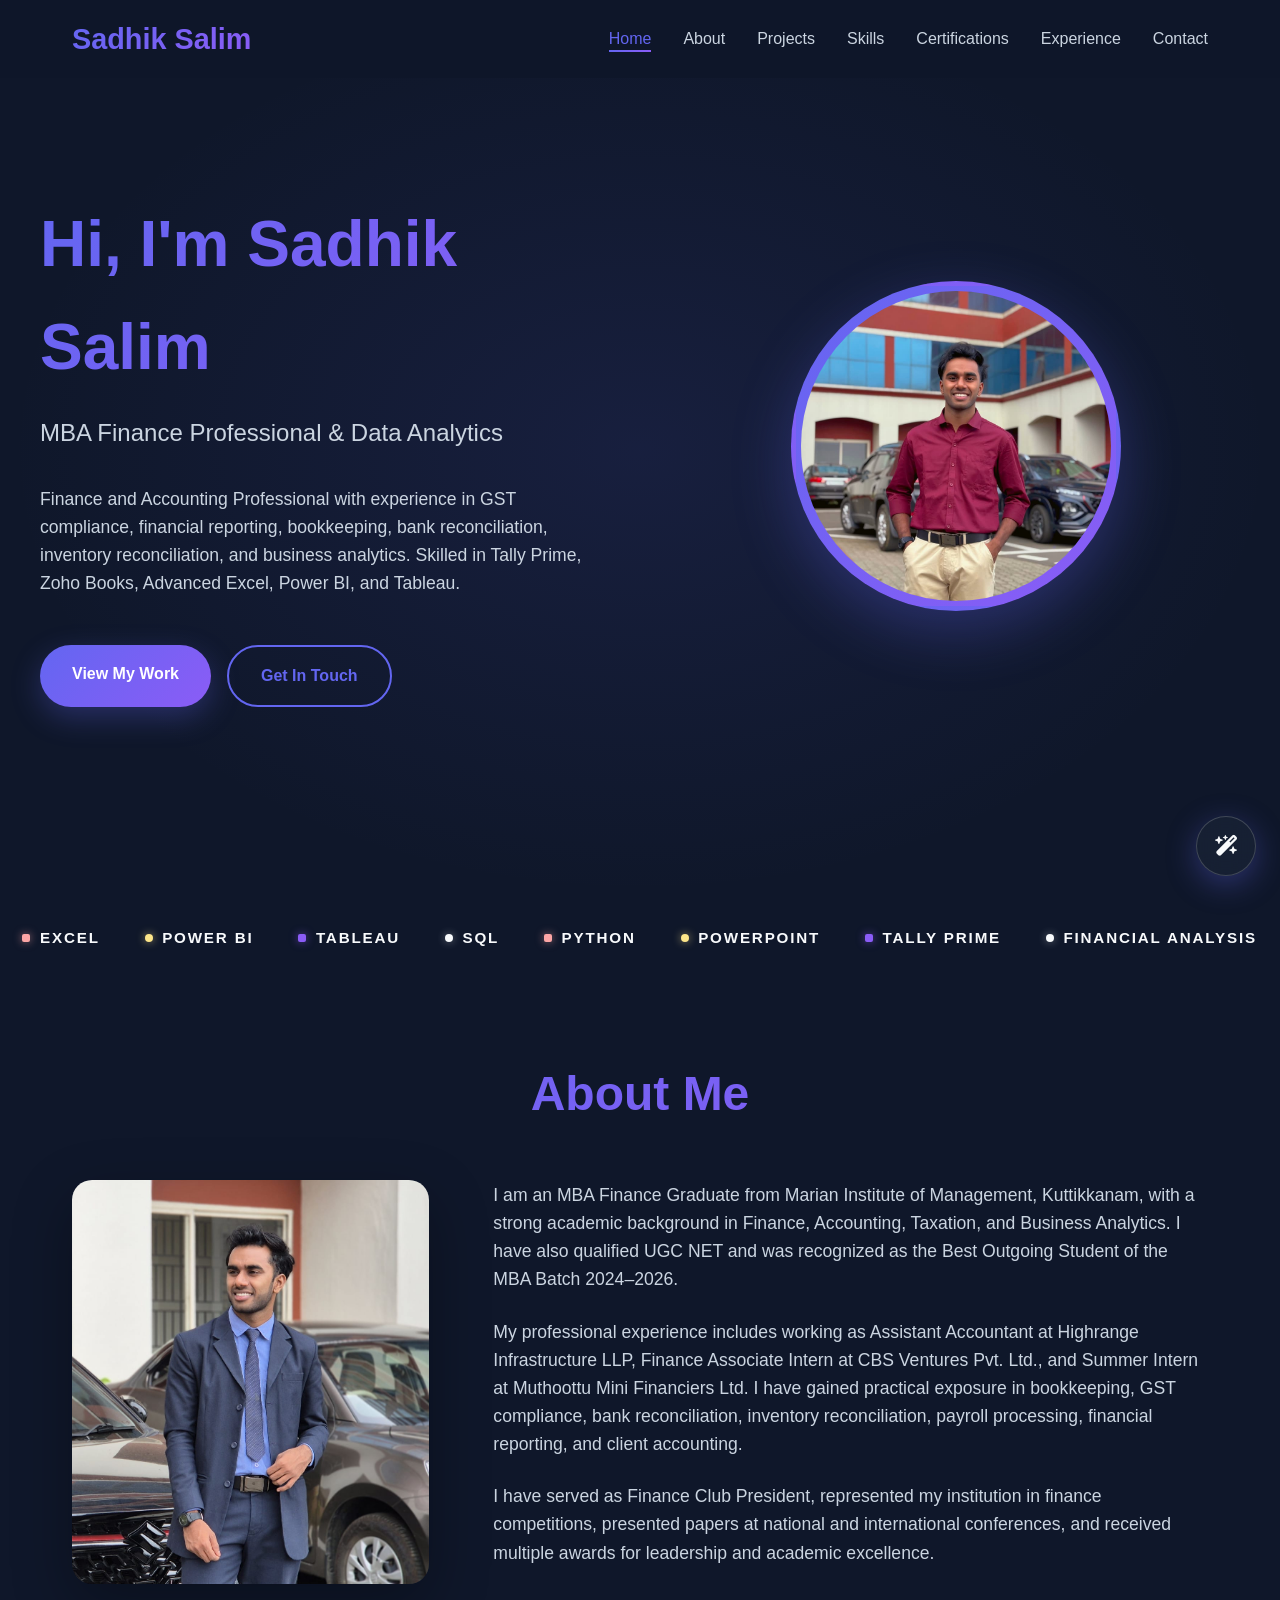
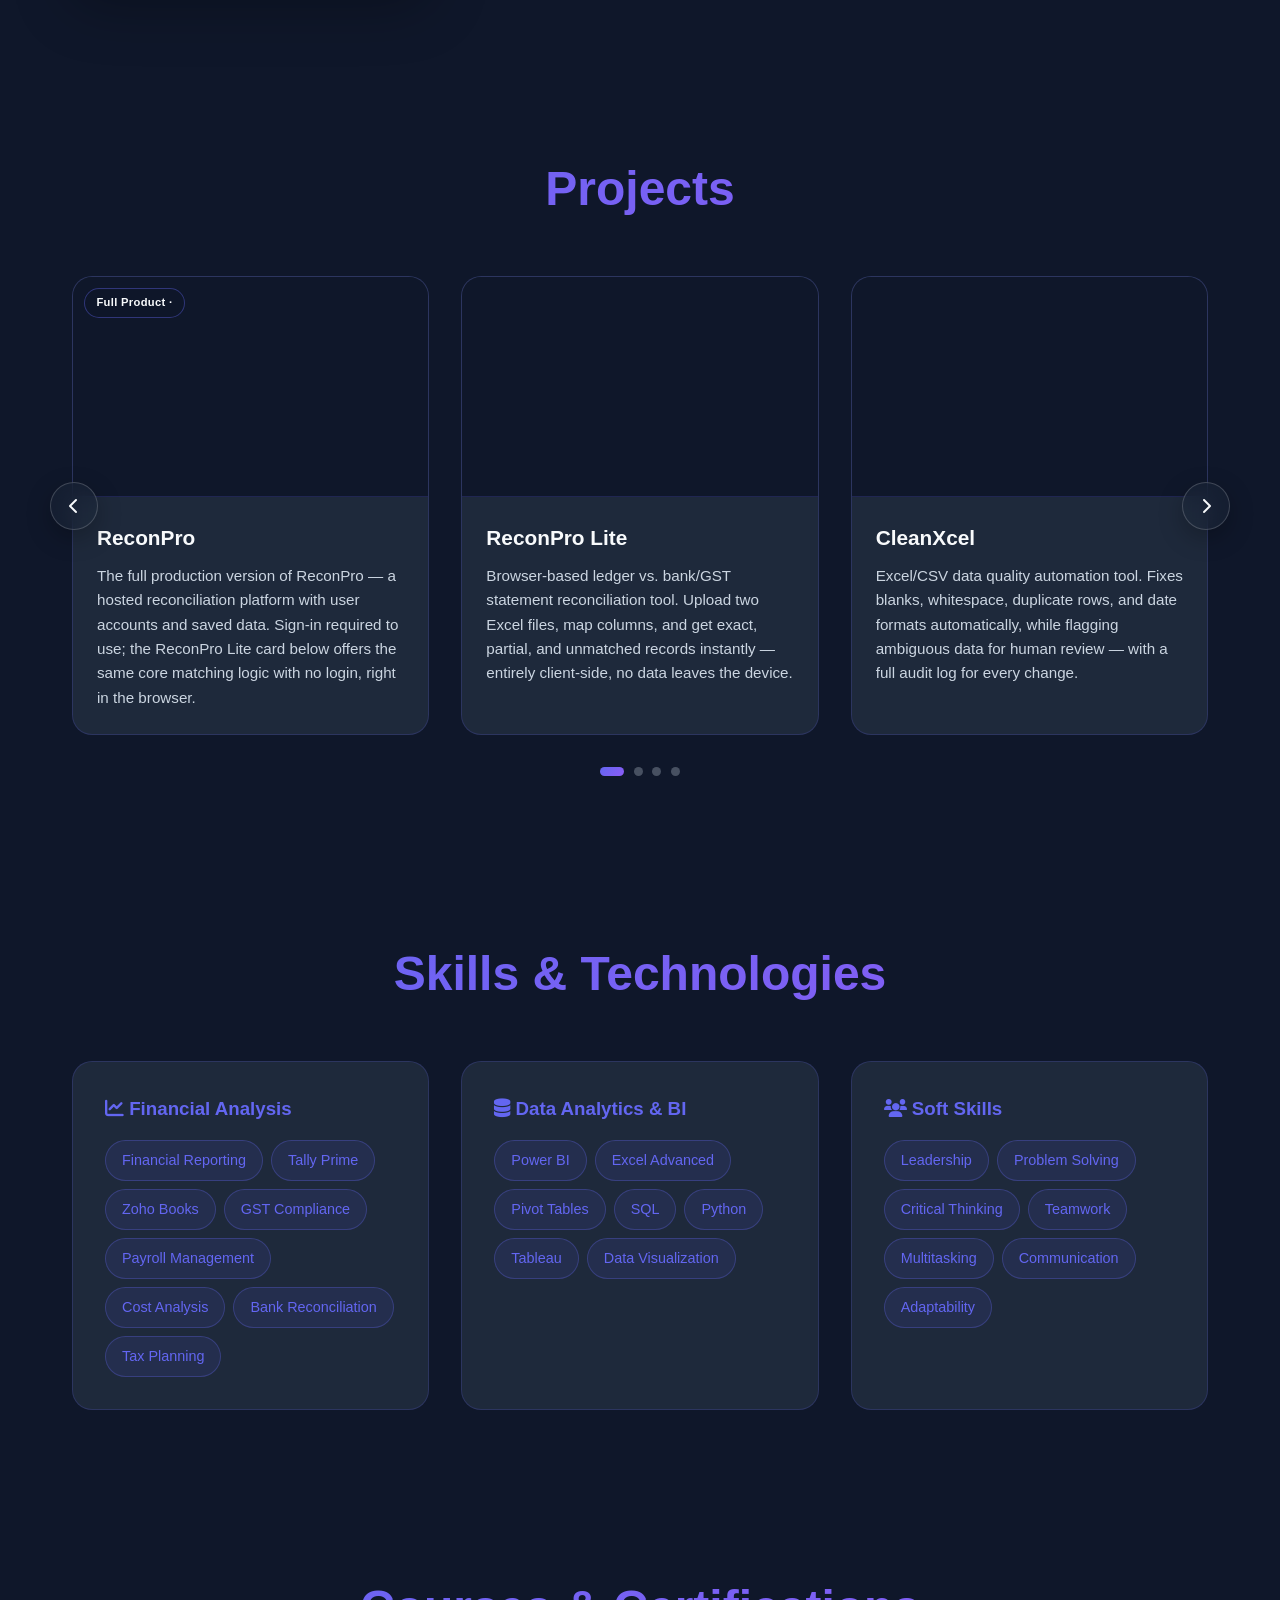
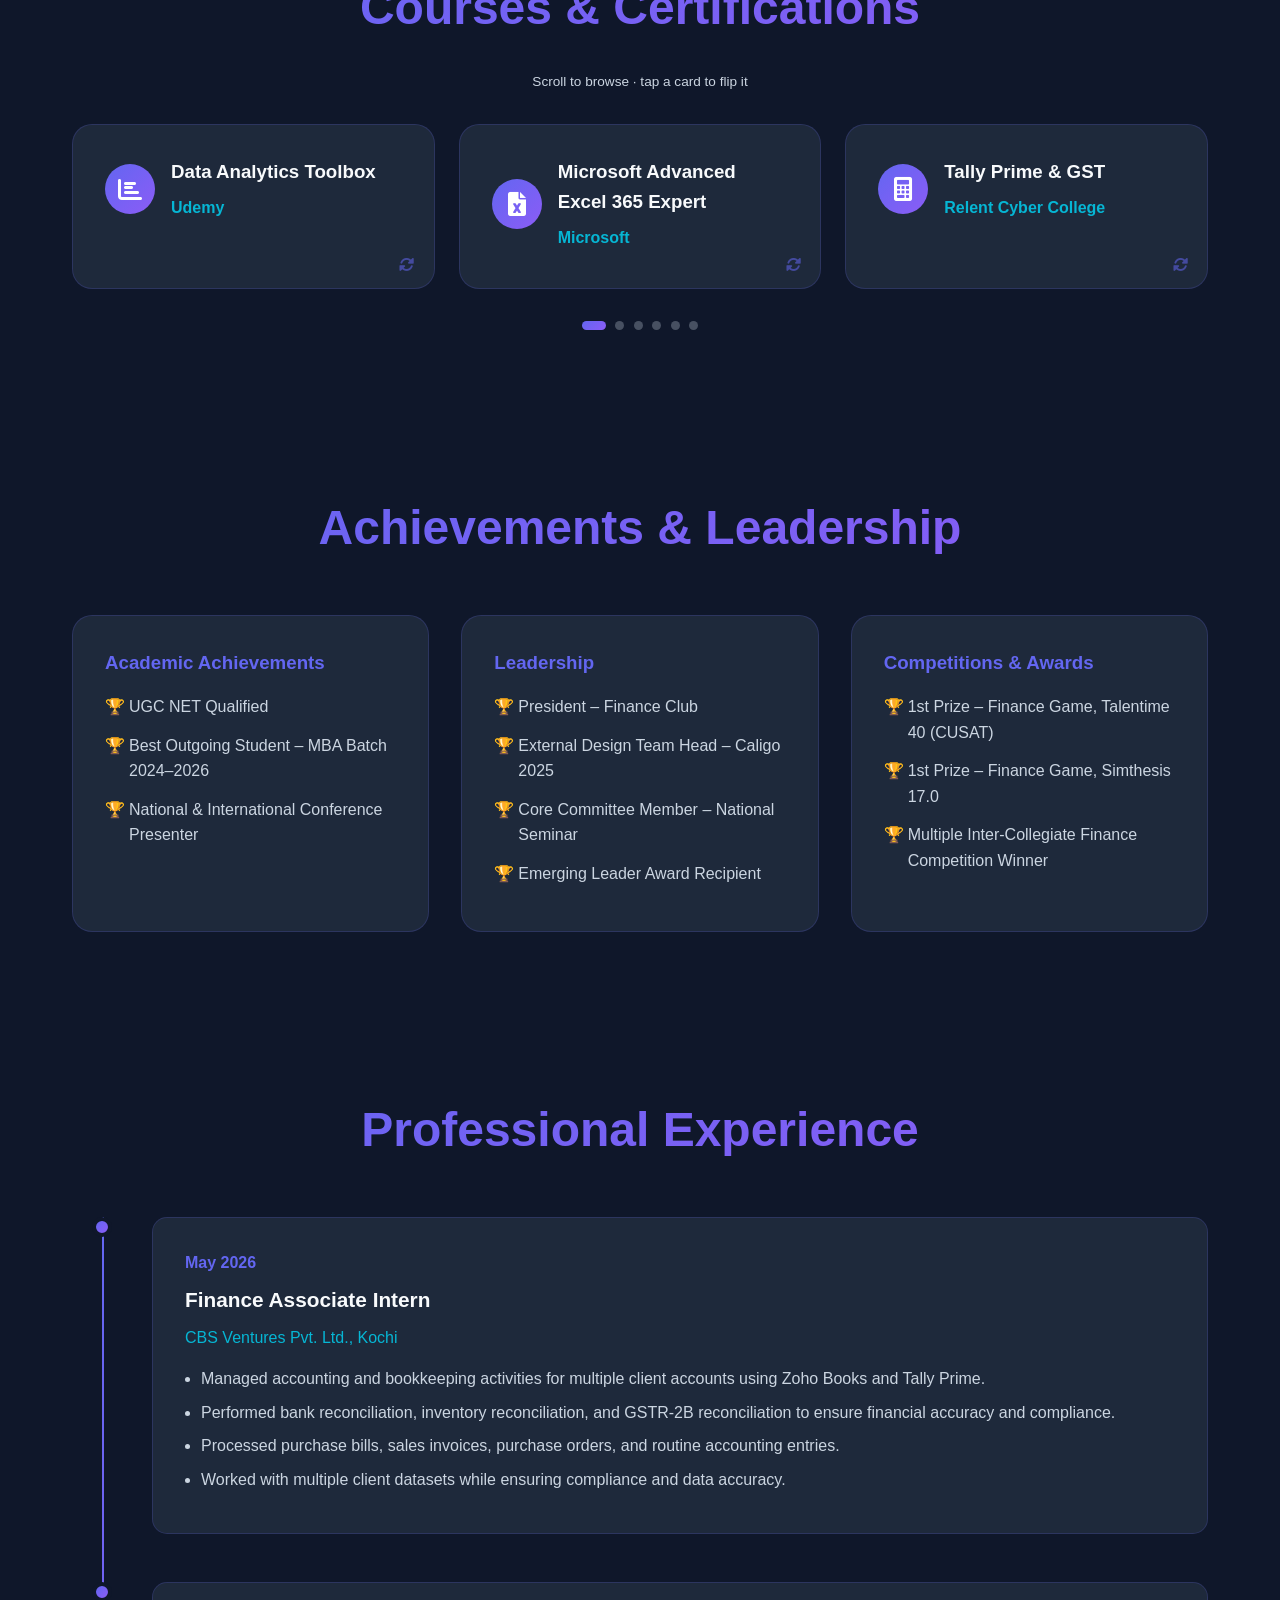
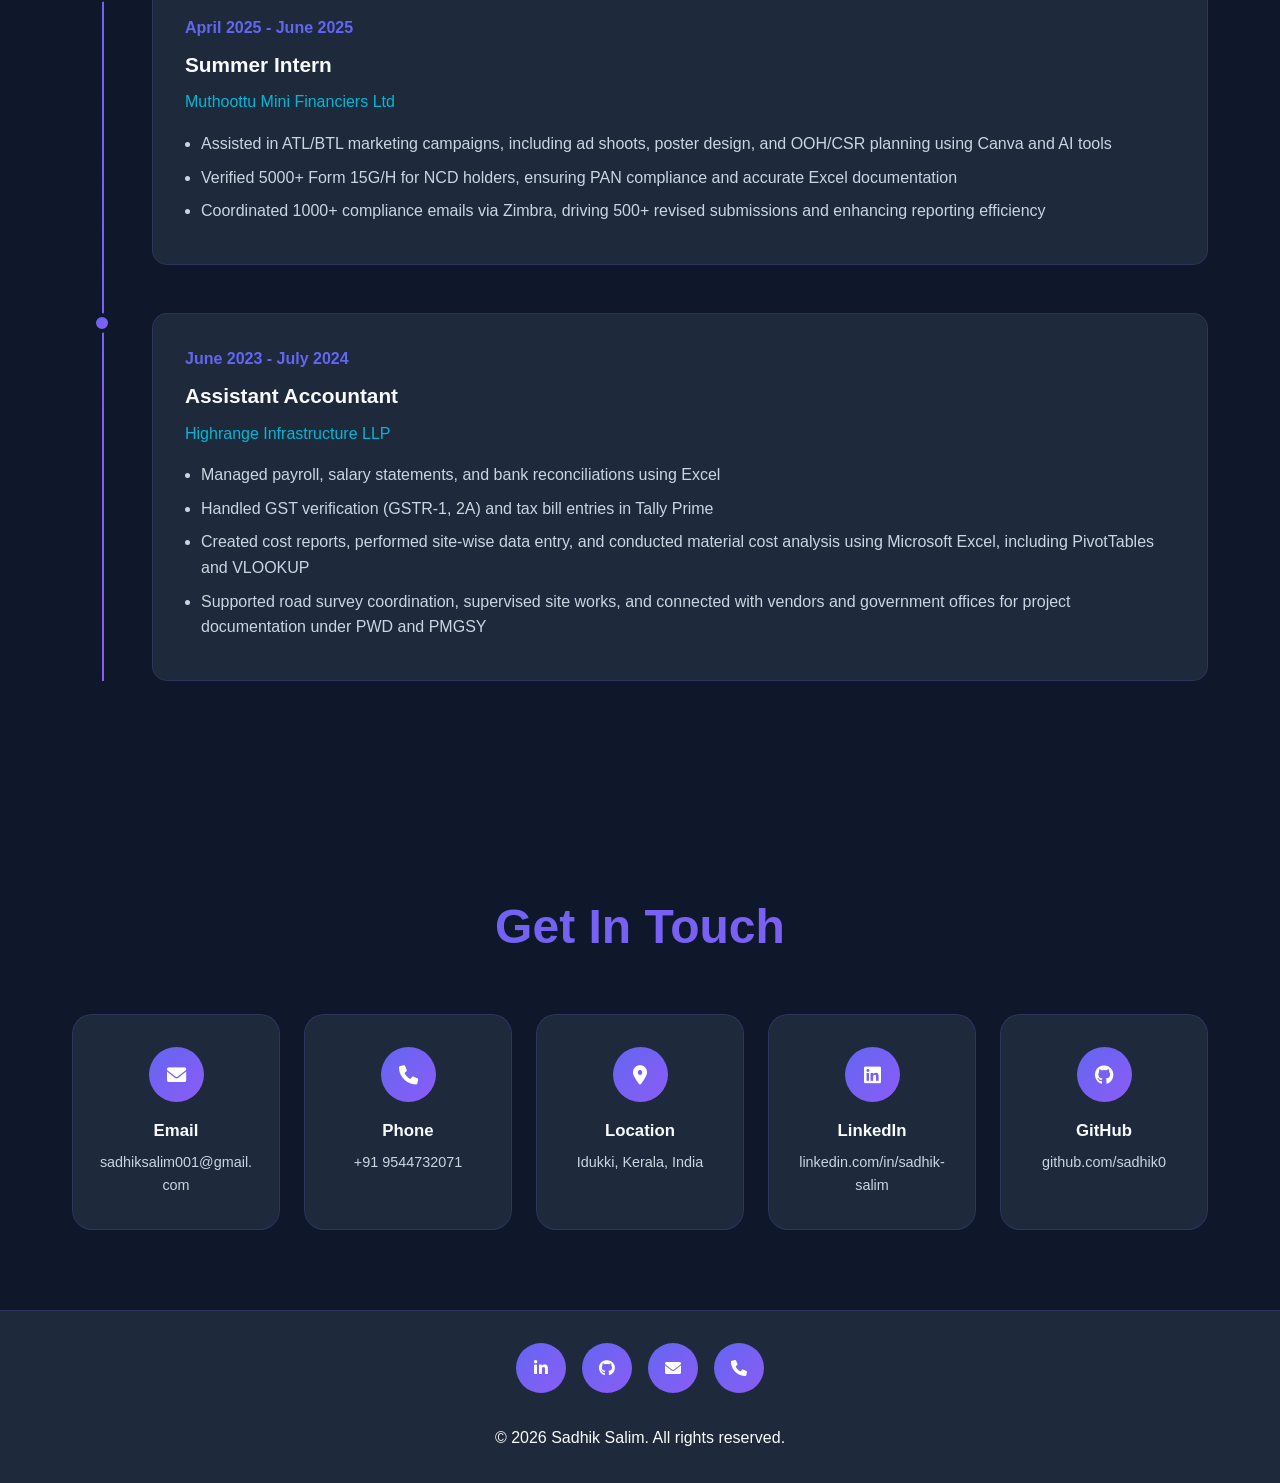
==== index.html @ 9dc9e132 "Update index.html" ====
<!DOCTYPE html>
<html lang="en">
<head>
    <meta charset="UTF-8">
    <meta name="viewport" content="width=device-width, initial-scale=1.0">
    <link rel="icon" type="image/png" href="./favicon.png">
    <title>Sadhik Salim - Portfolio</title>
    <link href="https://cdnjs.cloudflare.com/ajax/libs/font-awesome/6.0.0/css/all.min.css" rel="stylesheet">
    <link rel="stylesheet" href="style.css">
</head>
<body>
    <!-- Navigation -->
       <nav class="navbar">
        <div class="nav-container">
            <div class="logo">Sadhik Salim</div>
            <ul class="nav-links" id="nav-links">
                <li><a href="#home" class="active">Home</a></li>
                <li><a href="#about">About</a></li>
                <li><a href="#projects">Projects</a></li>
                <li><a href="#skills">Skills</a></li>
                <li><a href="#certifications">Certifications</a></li>
                <li><a href="#experience">Experience</a></li>
                <li><a href="#contact">Contact</a></li>
            </ul>
            <button class="nav-toggle" id="nav-toggle" aria-label="Open menu" aria-expanded="false" aria-controls="nav-links">
                <span></span>
                <span></span>
                <span></span>
            </button>
        </div>
    </nav>

    <!-- Hero Section -->
    <section id="home" class="hero">
        <div class="hero-container">
            <div class="hero-content">
                <h1>Hi, I'm Sadhik Salim</h1>
                <p class="subtitle">MBA Finance Professional & Data Analytics</p>
                <p>Finance and Accounting Professional with experience in GST compliance, financial reporting, bookkeeping, bank reconciliation, inventory reconciliation, and business analytics. Skilled in Tally Prime, Zoho Books, Advanced Excel, Power BI, and Tableau.</p>
                <div class="hero-buttons">
                    <a href="#experience" class="btn btn-primary">View My Work</a>
                    <a href="#contact" class="btn btn-outline">Get In Touch</a>
                </div>
            </div>
            <div class="hero-image">
                <img src="sadhik-profile.jpg.jpeg" alt="Sadhik Salim Profile" class="profile-img">
            </div>
        </div>
    </section>

    <!-- Tools & Expertise Marquee -->
    <div class="marquee-section fade-in">
        <div class="marquee-track">
            <div class="marquee-content">
                <span class="marquee-item"><span class="marquee-marker marker-square accent-1"></span>EXCEL</span>
                <span class="marquee-item"><span class="marquee-marker marker-dot accent-2"></span>POWER BI</span>
                <span class="marquee-item"><span class="marquee-marker marker-square accent-3"></span>TABLEAU</span>
                <span class="marquee-item"><span class="marquee-marker marker-dot accent-4"></span>SQL</span>
                <span class="marquee-item"><span class="marquee-marker marker-square accent-1"></span>PYTHON</span>
                <span class="marquee-item"><span class="marquee-marker marker-dot accent-2"></span>POWERPOINT</span>
                <span class="marquee-item"><span class="marquee-marker marker-square accent-3"></span>TALLY PRIME</span>
                <span class="marquee-item"><span class="marquee-marker marker-dot accent-4"></span>FINANCIAL ANALYSIS</span>
                <span class="marquee-item"><span class="marquee-marker marker-square accent-1"></span>DATA ANALYTICS</span>
                <span class="marquee-item"><span class="marquee-marker marker-dot accent-2"></span>FINANCIAL REPORTING</span>
            </div>
            <div class="marquee-content" aria-hidden="true">
                <span class="marquee-item"><span class="marquee-marker marker-square accent-1"></span>EXCEL</span>
                <span class="marquee-item"><span class="marquee-marker marker-dot accent-2"></span>POWER BI</span>
                <span class="marquee-item"><span class="marquee-marker marker-square accent-3"></span>TABLEAU</span>
                <span class="marquee-item"><span class="marquee-marker marker-dot accent-4"></span>SQL</span>
                <span class="marquee-item"><span class="marquee-marker marker-square accent-1"></span>PYTHON</span>
                <span class="marquee-item"><span class="marquee-marker marker-dot accent-2"></span>POWERPOINT</span>
                <span class="marquee-item"><span class="marquee-marker marker-square accent-3"></span>TALLY PRIME</span>
                <span class="marquee-item"><span class="marquee-marker marker-dot accent-4"></span>FINANCIAL ANALYSIS</span>
                <span class="marquee-item"><span class="marquee-marker marker-square accent-1"></span>DATA ANALYTICS</span>
                <span class="marquee-item"><span class="marquee-marker marker-dot accent-2"></span>FINANCIAL REPORTING</span>
            </div>
        </div>
    </div>

    <!-- About Section -->
    <section id="about" class="section">
        <h2 class="section-title fade-in">About Me</h2>
        <div class="about-content fade-in">
            <div class="about-image">
                <img src="sadhik-ab0ut.jpeg" alt="Sadhik Salim About" style="width: 100%; border-radius: 20px; box-shadow: 0 20px 60px rgba(0, 0, 0, 0.3);">
            </div>
            <div class="about-text">
                <p>I am an MBA Finance Graduate from Marian Institute of Management, Kuttikkanam, with a strong academic background in Finance, Accounting, Taxation, and Business Analytics. I have also qualified UGC NET and was recognized as the Best Outgoing Student of the MBA Batch 2024–2026.</p>
                <p>My professional experience includes working as Assistant Accountant at Highrange Infrastructure LLP, Finance Associate Intern at CBS Ventures Pvt. Ltd., and Summer Intern at Muthoottu Mini Financiers Ltd. I have gained practical exposure in bookkeeping, GST compliance, bank reconciliation, inventory reconciliation, payroll processing, financial reporting, and client accounting.</p>
                <p>I have served as Finance Club President, represented my institution in finance competitions, presented papers at national and international conferences, and received multiple awards for leadership and academic excellence.</p>
            </div>
        </div>
    </section>

    <!-- Projects Section -->
    <section id="projects" class="section">
        <h2 class="section-title fade-in">Projects</h2>
        <div class="carousel-wrapper fade-in">
            <button class="carousel-arrow carousel-prev" aria-label="Previous project" type="button">
                <i class="fas fa-chevron-left"></i>
            </button>

            <div class="carousel-viewport">
                <div class="carousel-track">

                    <a class="project-card" href="https://reconpro-frontend.vercel.app/" target="_blank" rel="noopener">
                        <div class="project-preview">
                            <span class="project-badge">Full Product &middot; </span>
                            <iframe src="https://reconpro-frontend.vercel.app/" loading="lazy" tabindex="-1" title="ReconPro preview"></iframe>
                            <div class="project-preview-overlay">
                                <span><i class="fas fa-arrow-up-right-from-square"></i> Visit Site</span>
                            </div>
                        </div>
                        <div class="project-info">
                            <h3>ReconPro</h3>
                            <p>The full production version of ReconPro &mdash; a hosted reconciliation platform with user accounts and saved data. Sign-in required to use; the ReconPro Lite card below offers the same core matching logic with no login, right in the browser.</p>
                        </div>
                    </a>

                    <a class="project-card" href="https://sadhik0.github.io/ReconPro-Lite/" target="_blank" rel="noopener">
                        <div class="project-preview">
                            <iframe src="https://sadhik0.github.io/ReconPro-Lite/" loading="lazy" tabindex="-1" title="ReconPro Lite preview"></iframe>
                            <div class="project-preview-overlay">
                                <span><i class="fas fa-arrow-up-right-from-square"></i> Visit Site</span>
                            </div>
                        </div>
                        <div class="project-info">
                            <h3>ReconPro Lite</h3>
                            <p>Browser-based ledger vs. bank/GST statement reconciliation tool. Upload two Excel files, map columns, and get exact, partial, and unmatched records instantly &mdash; entirely client-side, no data leaves the device.</p>
                        </div>
                    </a>

                    <a class="project-card" href="https://sadhik0.github.io/CleanXcel/" target="_blank" rel="noopener">
                        <div class="project-preview">
                            <iframe src="https://sadhik0.github.io/CleanXcel/" loading="lazy" tabindex="-1" title="CleanXcel preview"></iframe>
                            <div class="project-preview-overlay">
                                <span><i class="fas fa-arrow-up-right-from-square"></i> Visit Site</span>
                            </div>
                        </div>
                        <div class="project-info">
                            <h3>CleanXcel</h3>
                            <p>Excel/CSV data quality automation tool. Fixes blanks, whitespace, duplicate rows, and date formats automatically, while flagging ambiguous data for human review &mdash; with a full audit log for every change.</p>
                        </div>
                    </a>

                    <a class="project-card" href="https://sadhik0.github.io/BankLens/" target="_blank" rel="noopener">
                        <div class="project-preview">
                            <iframe src="https://sadhik0.github.io/BankLens/" loading="lazy" tabindex="-1" title="BankLens preview"></iframe>
                            <div class="project-preview-overlay">
                                <span><i class="fas fa-arrow-up-right-from-square"></i> Visit Site</span>
                            </div>
                        </div>
                        <div class="project-info">
                            <h3>BankLens</h3>
                            <p>Bank statement analytics dashboard. Extracts and classifies transactions from PDF, Excel, or CSV statements to surface cash flow trends, top vendors, charges, and data-quality issues for management review.</p>
                        </div>
                    </a>

                    <a class="project-card" href="https://sadhik0.github.io/TaxPilot/#home" target="_blank" rel="noopener">
                        <div class="project-preview">
                            <iframe src="https://sadhik0.github.io/TaxPilot/#home" loading="lazy" tabindex="-1" title="TaxPilot preview"></iframe>
                            <div class="project-preview-overlay">
                                <span><i class="fas fa-arrow-up-right-from-square"></i> Visit Site</span>
                            </div>
                        </div>
                        <div class="project-info">
                            <h3>TaxPilot</h3>
                            <p>Browser-based income tax and GST planning assistant. Walks through tax computation scenarios and liability estimates to help with return preparation and planning &mdash; entirely client-side, no data leaves the device.</p>
                        </div>
                    </a>

                    <a class="project-card" href="https://sadhik0.github.io/FinancialScope/" target="_blank" rel="noopener">
                        <div class="project-preview">
                            <iframe src="https://sadhik0.github.io/FinancialScope/" loading="lazy" tabindex="-1" title="FinancialScope preview"></iframe>
                            <div class="project-preview-overlay">
                                <span><i class="fas fa-arrow-up-right-from-square"></i> Visit Site</span>
                            </div>
                        </div>
                        <div class="project-info">
                            <h3>FinancialScope</h3>
                            <p>Financial statement analysis dashboard. Turns raw financial statements into key ratios and visual summaries to support faster, clearer business and investment decisions.</p>
                        </div>
                    </a>

                </div>
            </div>

            <button class="carousel-arrow carousel-next" aria-label="Next project" type="button">
                <i class="fas fa-chevron-right"></i>
            </button>
        </div>
        <div class="carousel-dots"></div>
    </section>

    <!-- Skills Section -->
    <section id="skills" class="section">
        <h2 class="section-title fade-in">Skills & Technologies</h2>
        <div class="skills-grid fade-in">
            <div class="skill-category">
                <h3><i class="fas fa-chart-line"></i> Financial Analysis</h3>
                <div class="skill-items">
                    <span class="skill-tag">Financial Reporting</span>
                    <span class="skill-tag">Tally Prime</span>
                    <span class="skill-tag">Zoho Books</span>
                    <span class="skill-tag">GST Compliance</span>
                    <span class="skill-tag">Payroll Management</span>
                    <span class="skill-tag">Cost Analysis</span>
                    <span class="skill-tag">Bank Reconciliation</span>
                    <span class="skill-tag">Tax Planning</span>
                </div>
            </div>
            <div class="skill-category">
                <h3><i class="fas fa-database"></i> Data Analytics & BI</h3>
                <div class="skill-items">
                    <span class="skill-tag">Power BI</span>
                    <span class="skill-tag">Excel Advanced</span>
                    <span class="skill-tag">Pivot Tables</span>
                    <span class="skill-tag">SQL</span>
                    <span class="skill-tag">Python</span>
                    <span class="skill-tag">Tableau</span>
                    <span class="skill-tag">Data Visualization</span>
                </div>
            </div>
            <div class="skill-category">
                <h3><i class="fas fa-users"></i> Soft Skills</h3>
                <div class="skill-items">
                    <span class="skill-tag">Leadership</span>
                    <span class="skill-tag">Problem Solving</span>
                    <span class="skill-tag">Critical Thinking</span>
                    <span class="skill-tag">Teamwork</span>
                    <span class="skill-tag">Multitasking</span>
                    <span class="skill-tag">Communication</span>
                    <span class="skill-tag">Adaptability</span>
                </div>
            </div>
        </div>
    </section>

    <!-- Certifications Section -->
    <section id="certifications" class="section">
        <h2 class="section-title fade-in">Courses & Certifications</h2>
        <p class="carousel-hint fade-in">Scroll to browse &middot; tap a card to flip it</p>
        <div class="carousel-wrapper cert-carousel-wrapper fade-in">
            <div class="carousel-viewport">
                <div class="carousel-track">
            <div class="certification-card" tabindex="0">
                <div class="certification-card-inner">
                    <div class="certification-face certification-front">
                        <div class="certification-header">
                            <div class="certification-icon">
                                <i class="fas fa-chart-bar"></i>
                            </div>
                            <div>
                                <h3>Data Analytics Toolbox</h3>
                                <div class="certification-provider">Udemy</div>
                            </div>
                        </div>
                        <i class="fas fa-rotate flip-hint"></i>
                    </div>
                    <div class="certification-face certification-back">
                        <p>Completed hands-on projects using Power BI, Python, Excel, and data visualization tools.</p>
                        <i class="fas fa-rotate flip-hint"></i>
                    </div>
                </div>
            </div>
            <div class="certification-card" tabindex="0">
                <div class="certification-card-inner">
                    <div class="certification-face certification-front">
                        <div class="certification-header">
                            <div class="certification-icon">
                                <i class="fas fa-file-excel"></i>
                            </div>
                            <div>
                                <h3>Microsoft Advanced Excel 365 Expert</h3>
                                <div class="certification-provider">Microsoft</div>
                            </div>
                        </div>
                        <i class="fas fa-rotate flip-hint"></i>
                    </div>
                    <div class="certification-face certification-back">
                        <p>Mastered PivotTables, dashboards, automation, and advanced data functions.</p>
                        <i class="fas fa-rotate flip-hint"></i>
                    </div>
                </div>
            </div>
            <div class="certification-card" tabindex="0">
                <div class="certification-card-inner">
                    <div class="certification-face certification-front">
                        <div class="certification-header">
                            <div class="certification-icon">
                                <i class="fas fa-calculator"></i>
                            </div>
                            <div>
                                <h3>Tally Prime & GST</h3>
                                <div class="certification-provider">Relent Cyber College</div>
                            </div>
                        </div>
                        <i class="fas fa-rotate flip-hint"></i>
                    </div>
                    <div class="certification-face certification-back">
                        <p>Handled GST filing, ledger creation, voucher entry, and financial reporting using Tally.</p>
                        <i class="fas fa-rotate flip-hint"></i>
                    </div>
                </div>
            </div>
            <div class="certification-card" tabindex="0">
                <div class="certification-card-inner">
                    <div class="certification-face certification-front">
                        <div class="certification-header">
                            <div class="certification-icon">
                                <i class="fas fa-chart-pie"></i>
                            </div>
                            <div>
                                <h3>Power BI, Tableau & Python</h3>
                                <div class="certification-provider">The Strategist</div>
                            </div>
                        </div>
                        <i class="fas fa-rotate flip-hint"></i>
                    </div>
                    <div class="certification-face certification-back">
                        <p>Built dashboards, visualized data, and automated reports using Python and BI tools.</p>
                        <i class="fas fa-rotate flip-hint"></i>
                    </div>
                </div>
            </div>
            <div class="certification-card" tabindex="0">
                <div class="certification-card-inner">
                    <div class="certification-face certification-front">
                        <div class="certification-header">
                            <div class="certification-icon">
                                <i class="fas fa-university"></i>
                            </div>
                            <div>
                                <h3>Financial Accounting & Analysis</h3>
                                <div class="certification-provider">IIM Bangalore (NPTEL)</div>
                            </div>
                        </div>
                        <i class="fas fa-rotate flip-hint"></i>
                    </div>
                    <div class="certification-face certification-back">
                        <p>Applied accounting concepts and financial ratios to real-world business cases.</p>
                        <i class="fas fa-rotate flip-hint"></i>
                    </div>
                </div>
            </div>
            <div class="certification-card" tabindex="0">
                <div class="certification-card-inner">
                    <div class="certification-face certification-front">
                        <div class="certification-header">
                            <div class="certification-icon">
                                <i class="fas fa-chart-pie"></i>
                            </div>
                            <div>
                                <h3>Domain Analytics in Finance using R and Power BI</h3>
                                <div class="certification-provider">KPMG</div>
                            </div>
                        </div>
                        <i class="fas fa-rotate flip-hint"></i>
                    </div>
                    <div class="certification-face certification-back">
                        <p>Completed hands-on projects in financial analytics using R and Power BI.</p>
                        <i class="fas fa-rotate flip-hint"></i>
                    </div>
                </div>
            </div>
            <div class="certification-card" tabindex="0">
                <div class="certification-card-inner">
                    <div class="certification-face certification-front">
                        <div class="certification-header">
                            <div class="certification-icon">
                                <i class="fas fa-chart-pie"></i>
                            </div>
                            <div>
                                <h3>Data Analytics Essentials</h3>
                                <div class="certification-provider">Cisco Networking Academy</div>
                            </div>
                        </div>
                        <i class="fas fa-rotate flip-hint"></i>
                    </div>
                    <div class="certification-face certification-back">
                        <p>Applied SQL, Excel, and Tableau across 29 practical labs to perform data preparation, analysis, visualization, and insight generation.</p>
                        <i class="fas fa-rotate flip-hint"></i>
                    </div>
                </div>
            </div>
            <div class="certification-card" tabindex="0">
                <div class="certification-card-inner">
                    <div class="certification-face certification-front">
                        <div class="certification-header">
                            <div class="certification-icon">
                                <i class="fab fa-python"></i>
                            </div>
                            <div>
                                <h3>Python Essentials 1</h3>
                                <div class="certification-provider">Cisco Networking Academy</div>
                            </div>
                        </div>
                        <i class="fas fa-rotate flip-hint"></i>
                    </div>
                    <div class="certification-face certification-back">
                        <p>Developed foundational Python expertise for data-driven analysis and analytical problem-solving.</p>
                        <i class="fas fa-rotate flip-hint"></i>
                    </div>
                </div>
            </div>
                </div>
            </div>
        </div>
        <div class="carousel-dots cert-carousel-dots"></div>
    </section>

    <!-- Achievements Section -->
    <section id="achievements" class="section">
        <h2 class="section-title fade-in">Achievements & Leadership</h2>
        <div class="achievements-grid fade-in">
            <div class="achievement-card">
                <h3>Academic Achievements</h3>
                <ul>
                    <li>UGC NET Qualified</li>
                    <li>Best Outgoing Student – MBA Batch 2024–2026</li>
                    <li>National & International Conference Presenter</li>
                </ul>
            </div>
            <div class="achievement-card">
                <h3>Leadership</h3>
                <ul>
                    <li>President – Finance Club</li>
                    <li>External Design Team Head – Caligo 2025</li>
                    <li>Core Committee Member – National Seminar</li>
                    <li>Emerging Leader Award Recipient</li>
                </ul>
            </div>
            <div class="achievement-card">
                <h3>Competitions & Awards</h3>
                <ul>
                    <li>1st Prize – Finance Game, Talentime 40 (CUSAT)</li>
                    <li>1st Prize – Finance Game, Simthesis 17.0</li>
                    <li>Multiple Inter-Collegiate Finance Competition Winner</li>
                </ul>
            </div>
        </div>
    </section>

    <!-- Experience Section -->
    <section id="experience" class="section">
        <h2 class="section-title fade-in">Professional Experience</h2>
        <div class="experience-timeline fade-in">
            <div class="timeline-item">
                <div class="timeline-dot"></div>
                <div class="timeline-content">
                    <div class="timeline-date">May 2026</div>
                    <h3 class="timeline-title">Finance Associate Intern</h3>
                    <div class="timeline-company">CBS Ventures Pvt. Ltd., Kochi</div>
                    <div class="timeline-description">
                        <ul>
                            <li>Managed accounting and bookkeeping activities for multiple client accounts using Zoho Books and Tally Prime.</li>
                            <li>Performed bank reconciliation, inventory reconciliation, and GSTR-2B reconciliation to ensure financial accuracy and compliance.</li>
                            <li>Processed purchase bills, sales invoices, purchase orders, and routine accounting entries.</li>
                            <li>Worked with multiple client datasets while ensuring compliance and data accuracy.</li>
                        </ul>
                    </div>
                </div>
            </div>
            <div class="timeline-item">
                <div class="timeline-dot"></div>
                <div class="timeline-content">
                    <div class="timeline-date">April 2025 - June 2025</div>
                    <h3 class="timeline-title">Summer Intern</h3>
                    <div class="timeline-company">Muthoottu Mini Financiers Ltd</div>
                    <div class="timeline-description">
                        <ul>
                            <li>Assisted in ATL/BTL marketing campaigns, including ad shoots, poster design, and OOH/CSR planning using Canva and AI tools</li>
                            <li>Verified 5000+ Form 15G/H for NCD holders, ensuring PAN compliance and accurate Excel documentation</li>
                            <li>Coordinated 1000+ compliance emails via Zimbra, driving 500+ revised submissions and enhancing reporting efficiency</li>
                        </ul>
                    </div>
                </div>
            </div>
            <div class="timeline-item">
                <div class="timeline-dot"></div>
                <div class="timeline-content">
                    <div class="timeline-date">June 2023 - July 2024</div>
                    <h3 class="timeline-title">Assistant Accountant</h3>
                    <div class="timeline-company">Highrange Infrastructure LLP</div>
                    <div class="timeline-description">
                        <ul>
                            <li>Managed payroll, salary statements, and bank reconciliations using Excel</li>
                            <li>Handled GST verification (GSTR-1, 2A) and tax bill entries in Tally Prime</li>
                            <li>Created cost reports, performed site-wise data entry, and conducted material cost analysis using Microsoft Excel, including PivotTables and VLOOKUP</li>
                            <li>Supported road survey coordination, supervised site works, and connected with vendors and government offices for project documentation under PWD and PMGSY</li>
                        </ul>
                    </div>
                </div>
            </div>
        </div>
    </section>

    <!-- Contact Section -->
    <section id="contact" class="section">
        <h2 class="section-title fade-in">Get In Touch</h2>
        <div class="contact-row fade-in">
            <a class="contact-item" href="mailto:sadhiksalim001@gmail.com">
                <div class="contact-icon">
                    <i class="fas fa-envelope"></i>
                </div>
                <div>
                    <h3>Email</h3>
                    <p>sadhiksalim001@gmail.com</p>
                </div>
            </a>
            <a class="contact-item" href="tel:+919544732071">
                <div class="contact-icon">
                    <i class="fas fa-phone"></i>
                </div>
                <div>
                    <h3>Phone</h3>
                    <p>+91 9544732071</p>
                </div>
            </a>
            <div class="contact-item">
                <div class="contact-icon">
                    <i class="fas fa-map-marker-alt"></i>
                </div>
                <div>
                    <h3>Location</h3>
                    <p>Idukki, Kerala, India</p>
                </div>
            </div>
            <a class="contact-item" href="https://www.linkedin.com/in/sadhik-salim" target="_blank" rel="noopener">
                <div class="contact-icon">
                    <i class="fab fa-linkedin"></i>
                </div>
                <div>
                    <h3>LinkedIn</h3>
                    <p>linkedin.com/in/sadhik-salim</p>
                </div>
            </a>
            <a class="contact-item" href="https://github.com/sadhik0" target="_blank" rel="noopener">
                <div class="contact-icon">
                    <i class="fab fa-github"></i>
                </div>
                <div>
                    <h3>GitHub</h3>
                    <p>github.com/sadhik0</p>
                </div>
            </a>
        </div>
    </section>

    <!-- Footer -->
    <footer class="footer">
        <div class="social-links">
            <a href="https://www.linkedin.com/in/sadhik-salim" target="_blank"><i class="fab fa-linkedin-in"></i></a>
            <a href="https://github.com/sadhik0" target="_blank"><i class="fab fa-github"></i></a>
            <a href="mailto:sadhiksalim001@gmail.com"><i class="fas fa-envelope"></i></a>
            <a href="tel:+919544732071"><i class="fas fa-phone"></i></a>
        </div>
        <p>&copy; 2026 Sadhik Salim. All rights reserved.</p>
    </footer>

    <!-- Sadhik AI Portfolio Assistant -->
    <button id="ai-toggle-btn" class="ai-toggle-btn" aria-label="Open Sadhik AI portfolio assistant">
        <i class="fas fa-wand-magic-sparkles"></i>
        <span class="ai-tooltip">Ask Sadhik AI</span>
    </button>

    <div id="ai-chat-window" class="ai-chat-window" role="dialog" aria-label="Sadhik AI portfolio assistant chat">
        <div class="ai-chat-header">
            <div>
                <h3><i class="fas fa-wand-magic-sparkles"></i> Sadhik AI</h3>
                <span class="ai-chat-subtitle">Portfolio Assistant</span>
            </div>
            <button id="ai-close-btn" class="ai-close-btn" aria-label="Close chat">
                <i class="fas fa-xmark"></i>
            </button>
        </div>
        <div id="ai-chat-messages" class="ai-chat-messages"></div>
        <div class="ai-chat-input-row">
            <input type="text" id="ai-chat-input" placeholder="Ask me something..." aria-label="Type your question" autocomplete="off">
            <button id="ai-send-btn" class="ai-send-btn" aria-label="Send message">
                <i class="fas fa-arrow-up"></i>
            </button>
        </div>
    </div>

    <script src="script.js"></script>
</body>
</html>
---- style.css ----
* {
    margin: 0;
    padding: 0;
    box-sizing: border-box;
}

:root {
    --primary-color: #6366f1;
    --secondary-color: #8b5cf6;
    --accent-color: #06b6d4;
    --dark-bg: #0f172a;
    --card-bg: #1e293b;
    --text-primary: #f8fafc;
    --text-secondary: #cbd5e1;
    --gradient: linear-gradient(135deg, var(--primary-color), var(--secondary-color));
}

body {
    font-family: 'Segoe UI', Tahoma, Geneva, Verdana, sans-serif;
    background: var(--dark-bg);
    color: var(--text-primary);
    line-height: 1.6;
    overflow-x: hidden;
}

/* Navigation */
.navbar {
    position: fixed;
    top: 0;
    width: 100%;
    background: rgba(15, 23, 42, 0.9);
    backdrop-filter: blur(10px);
    z-index: 1000;
    padding: 1rem 0;
    transition: all 0.3s ease;
}

.nav-container {
    max-width: 1200px;
    margin: 0 auto;
    display: flex;
    justify-content: space-between;
    align-items: center;
    padding: 0 2rem;
}

.logo {
    font-size: 1.8rem;
    font-weight: bold;
    background: var(--gradient);
    -webkit-background-clip: text;
    -webkit-text-fill-color: transparent;
    background-clip: text;
}

/* Mobile hamburger toggle — hidden on desktop */
.nav-toggle {
    display: none;
    flex-direction: column;
    justify-content: center;
    gap: 5px;
    width: 32px;
    height: 32px;
    background: none;
    border: none;
    cursor: pointer;
    padding: 0;
    z-index: 1100;
}

.nav-toggle span {
    display: block;
    width: 100%;
    height: 2px;
    background: var(--text-primary);
    border-radius: 2px;
    transition: transform 0.3s ease, opacity 0.3s ease;
}

.nav-toggle.active span:nth-child(1) {
    transform: translateY(7px) rotate(45deg);
}

.nav-toggle.active span:nth-child(2) {
    opacity: 0;
}

.nav-toggle.active span:nth-child(3) {
    transform: translateY(-7px) rotate(-45deg);
}

.nav-links {
    display: flex;
    list-style: none;
    gap: 2rem;
}

.nav-links a {
    color: var(--text-secondary);
    text-decoration: none;
    transition: color 0.3s ease;
    position: relative;
}

.nav-links a:hover,
.nav-links a.active {
    color: var(--primary-color);
}

.nav-links a::after {
    content: '';
    position: absolute;
    bottom: -5px;
    left: 0;
    width: 0;
    height: 2px;
    background: var(--gradient);
    transition: width 0.3s ease;
}

.nav-links a:hover::after,
.nav-links a.active::after {
    width: 100%;
}

/* Hero Section */
.hero {
    min-height: 100vh;
    display: flex;
    align-items: center;
    padding: 0 2rem;
    background: radial-gradient(ellipse at center, rgba(99, 102, 241, 0.1) 0%, transparent 70%);
    position: relative;
}

.hero-container {
    max-width: 1200px;
    margin: 0 auto;
    display: grid;
    grid-template-columns: 1fr 1fr;
    gap: 4rem;
    align-items: center;
}

.hero-content h1 {
    font-size: 4rem;
    font-weight: 800;
    margin-bottom: 1rem;
    background: var(--gradient);
    -webkit-background-clip: text;
    -webkit-text-fill-color: transparent;
    background-clip: text;
    animation: fadeInUp 1s ease;
}

.hero-content .subtitle {
    font-size: 1.5rem;
    color: var(--text-secondary);
    margin-bottom: 2rem;
    animation: fadeInUp 1s ease 0.2s both;
}

.hero-content p {
    font-size: 1.1rem;
    color: var(--text-secondary);
    margin-bottom: 3rem;
    animation: fadeInUp 1s ease 0.4s both;
}

.hero-buttons {
    display: flex;
    gap: 1rem;
    animation: fadeInUp 1s ease 0.6s both;
}

.btn {
    padding: 1rem 2rem;
    border: none;
    border-radius: 50px;
    font-size: 1rem;
    font-weight: 600;
    cursor: pointer;
    transition: all 0.3s ease;
    text-decoration: none;
    display: inline-block;
}

.btn-primary {
    background: var(--gradient);
    color: white;
    box-shadow: 0 10px 30px rgba(99, 102, 241, 0.3);
}

.btn-primary:hover {
    transform: translateY(-2px);
    box-shadow: 0 15px 40px rgba(99, 102, 241, 0.4);
}

.btn-outline {
    background: transparent;
    color: var(--primary-color);
    border: 2px solid var(--primary-color);
}

.btn-outline:hover {
    background: var(--primary-color);
    color: white;
    transform: translateY(-2px);
}

.hero-image {
    text-align: center;
    animation: float 6s ease-in-out infinite;
    position: relative;
    display: inline-block;
}

.profile-img {
    width: 330px;
    height: 330px;
    border-radius: 50%;
    object-fit: cover;
    border: 5px solid transparent;
    background: var(--gradient);
    padding: 5px;
    box-shadow: 0 20px 60px rgba(99, 102, 241, 0.3);
}

/* Floating Animation */
@keyframes float {
    0%, 100% { transform: translateY(0px); }
    50% { transform: translateY(-20px); }
}

@keyframes fadeInUp {
    from {
        opacity: 0;
        transform: translateY(30px);
    }
    to {
        opacity: 1;
        transform: translateY(0);
    }
}

/* Tools & Expertise Marquee */
.marquee-section {
    width: 100%;
    overflow: hidden;
    padding: 1.1rem 0;
    position: relative;
}

.marquee-track {
    display: flex;
    width: max-content;
    animation: marqueeScroll 32s linear infinite;
}

.marquee-section:hover .marquee-track {
    animation-play-state: paused;
}

.marquee-content {
    display: flex;
    align-items: center;
    flex-shrink: 0;
}

.marquee-item {
    display: inline-flex;
    align-items: center;
    gap: 0.6rem;
    padding: 0.5rem 1.4rem;
    font-size: 0.95rem;
    font-weight: 700;
    letter-spacing: 0.12em;
    color: var(--text-primary);
    white-space: nowrap;
}

.marquee-marker {
    display: inline-block;
    flex-shrink: 0;
}

.marker-square {
    width: 8px;
    height: 8px;
    border-radius: 2px;
}

.marker-dot {
    width: 8px;
    height: 8px;
    border-radius: 50%;
}

.accent-1 { background: #fca5a5; box-shadow: 0 0 8px rgba(252, 165, 165, 0.6); }
.accent-2 { background: #fde68a; box-shadow: 0 0 8px rgba(253, 230, 138, 0.6); }
.accent-3 { background: var(--secondary-color); box-shadow: 0 0 8px rgba(139, 92, 246, 0.6); }
.accent-4 { background: var(--text-primary); box-shadow: 0 0 8px rgba(248, 250, 252, 0.4); }

@keyframes marqueeScroll {
    from { transform: translateX(0); }
    to { transform: translateX(-50%); }
}

@media (max-width: 768px) {
    .marquee-track {
        animation-duration: 42s;
    }
    .marquee-section:hover .marquee-track {
        animation-play-state: running;
    }
    .marquee-item {
        font-size: 0.8rem;
        padding: 0.4rem 1rem;
        letter-spacing: 0.08em;
    }
}

/* Section Styling */
.section {
    padding: 5rem 2rem;
    max-width: 1200px;
    margin: 0 auto;
}

.section-title {
    font-size: 3rem;
    text-align: center;
    margin-bottom: 3rem;
    background: var(--gradient);
    -webkit-background-clip: text;
    -webkit-text-fill-color: transparent;
    background-clip: text;
}

/* About Section */
.about-content {
    display: grid;
    grid-template-columns: 1fr 2fr;
    gap: 4rem;
    align-items: center;
}

.about-image img {
    width: 100%;
    border-radius: 20px;
    box-shadow: 0 20px 60px rgba(0, 0, 0, 0.3);
}

.about-text p {
    font-size: 1.1rem;
    color: var(--text-secondary);
    margin-bottom: 1.5rem;
}

/* Skills Section */
.skills-grid {
    display: grid;
    grid-template-columns: repeat(auto-fit, minmax(300px, 1fr));
    gap: 2rem;
    margin-top: 3rem;
}

.skill-category {
    background: var(--card-bg);
    padding: 2rem;
    border-radius: 20px;
    border: 1px solid rgba(99, 102, 241, 0.2);
    transition: all 0.3s ease;
}

.skill-category:hover {
    transform: translateY(-5px);
    border-color: var(--primary-color);
    box-shadow: 0 20px 60px rgba(99, 102, 241, 0.2);
}

.skill-category h3 {
    color: var(--primary-color);
    margin-bottom: 1rem;
}

.skill-items {
    display: flex;
    flex-wrap: wrap;
    gap: 0.5rem;
}

.skill-tag {
    background: rgba(99, 102, 241, 0.1);
    color: var(--primary-color);
    padding: 0.5rem 1rem;
    border-radius: 25px;
    font-size: 0.9rem;
    border: 1px solid rgba(99, 102, 241, 0.3);
}

/* Projects Carousel */
.carousel-wrapper {
    --vc: 3;
    position: relative;
    margin-top: 3rem;
    display: flex;
    align-items: center;
    gap: 0;
}

.carousel-viewport {
    overflow: hidden;
    width: 100%;
}

.carousel-track {
    display: flex;
    gap: 2rem;
    transition: transform 0.45s cubic-bezier(0.65, 0, 0.35, 1);
}

.carousel-arrow {
    position: absolute;
    top: 50%;
    transform: translateY(-50%);
    z-index: 10;
    width: 48px;
    height: 48px;
    border-radius: 50%;
    border: 1px solid rgba(255, 255, 255, 0.18);
    background: rgba(30, 41, 59, 0.45);
    backdrop-filter: blur(10px);
    -webkit-backdrop-filter: blur(10px);
    color: var(--text-primary);
    font-size: 1rem;
    display: flex;
    align-items: center;
    justify-content: center;
    cursor: pointer;
    box-shadow: 0 8px 24px rgba(0, 0, 0, 0.25);
    transition: all 0.25s ease;
}

.carousel-arrow:hover {
    transform: translateY(-50%) scale(1.12);
    background: rgba(99, 102, 241, 0.35);
    border-color: var(--primary-color);
    box-shadow: 0 8px 30px rgba(99, 102, 241, 0.4);
}

.carousel-arrow.carousel-disabled {
    opacity: 0.3;
    pointer-events: none;
}

.carousel-prev {
    left: -22px;
}

.carousel-next {
    right: -22px;
}

.carousel-dots {
    display: flex;
    justify-content: center;
    gap: 0.6rem;
    margin-top: 2rem;
}

.carousel-dot {
    width: 9px;
    height: 9px;
    border-radius: 50%;
    background: rgba(203, 213, 225, 0.3);
    border: none;
    cursor: pointer;
    padding: 0;
    transition: all 0.25s ease;
}

.carousel-dot.active {
    background: var(--gradient);
    width: 24px;
    border-radius: 6px;
}

@media (max-width: 900px) {
    .carousel-prev { left: -8px; }
    .carousel-next { right: -8px; }
}

.project-card {
    display: block;
    flex: 0 0 calc((100% - (var(--vc) - 1) * 2rem) / var(--vc));
    background: var(--card-bg);
    border-radius: 20px;
    overflow: hidden;
    border: 1px solid rgba(99, 102, 241, 0.2);
    text-decoration: none;
    color: inherit;
    transition: all 0.3s ease;
}

.project-card:hover {
    transform: translateY(-8px);
    border-color: var(--primary-color);
    box-shadow: 0 20px 60px rgba(99, 102, 241, 0.25);
}

.project-preview {
    position: relative;
    width: 100%;
    height: 220px;
    overflow: hidden;
    background: var(--dark-bg);
    border-bottom: 1px solid rgba(99, 102, 241, 0.2);
}

/* Shrink the live site down so it fits the thumbnail like a screenshot */
.project-preview iframe {
    position: absolute;
    top: 0;
    left: 0;
    width: 1400px;
    height: 900px;
    border: none;
    transform: scale(0.235);
    transform-origin: top left;
    pointer-events: none;
}

.project-badge {
    position: absolute;
    top: 0.7rem;
    left: 0.7rem;
    z-index: 3;
    background: rgba(15, 23, 42, 0.75);
    backdrop-filter: blur(6px);
    -webkit-backdrop-filter: blur(6px);
    color: var(--text-primary);
    border: 1px solid rgba(99, 102, 241, 0.4);
    padding: 0.3rem 0.7rem;
    border-radius: 20px;
    font-size: 0.7rem;
    font-weight: 600;
    letter-spacing: 0.03em;
}

.project-preview-overlay {
    position: absolute;
    inset: 0;
    display: flex;
    align-items: center;
    justify-content: center;
    background: rgba(15, 23, 42, 0.55);
    opacity: 0;
    transition: opacity 0.3s ease;
}

.project-card:hover .project-preview-overlay {
    opacity: 1;
}

.project-preview-overlay span {
    background: var(--gradient);
    color: white;
    padding: 0.7rem 1.3rem;
    border-radius: 50px;
    font-weight: 600;
    font-size: 0.95rem;
    display: flex;
    align-items: center;
    gap: 0.5rem;
    box-shadow: 0 10px 30px rgba(99, 102, 241, 0.4);
}

.project-info {
    padding: 1.5rem;
}

.project-info h3 {
    color: var(--text-primary);
    margin-bottom: 0.6rem;
    font-size: 1.3rem;
}

.project-info p {
    color: var(--text-secondary);
    font-size: 0.95rem;
}

/* Certifications Section */
.carousel-hint {
    text-align: center;
    color: var(--text-secondary);
    font-size: 0.85rem;
    margin-top: -1.5rem;
    margin-bottom: 0;
}

.cert-carousel-wrapper {
    --vc: 3;
    margin-top: 2rem;
}

.cert-carousel-wrapper .carousel-track {
    gap: 1.5rem;
}

.cert-carousel-wrapper .certification-card {
    flex: 0 0 calc((100% - (var(--vc) - 1) * 1.5rem) / var(--vc));
}

.certification-card {
    perspective: 1200px;
    height: 165px;
    cursor: pointer;
    outline: none;
}

.certification-card-inner {
    position: relative;
    width: 100%;
    height: 100%;
    transition: transform 0.6s cubic-bezier(0.65, 0, 0.35, 1);
    transform-style: preserve-3d;
}

.certification-card.flipped .certification-card-inner {
    transform: rotateY(180deg);
}

.certification-face {
    position: absolute;
    inset: 0;
    backface-visibility: hidden;
    -webkit-backface-visibility: hidden;
    background: var(--card-bg);
    border-radius: 20px;
    padding: 2rem;
    border: 1px solid rgba(99, 102, 241, 0.2);
    transition: all 0.3s ease;
}

.certification-card:hover .certification-face {
    border-color: var(--primary-color);
    box-shadow: 0 20px 60px rgba(99, 102, 241, 0.2);
}

.certification-back {
    transform: rotateY(180deg);
    display: flex;
    align-items: center;
}

.certification-header {
    display: flex;
    align-items: center;
    gap: 1rem;
    margin-bottom: 1rem;
}

.certification-icon {
    width: 50px;
    height: 50px;
    background: var(--gradient);
    border-radius: 50%;
    display: flex;
    align-items: center;
    justify-content: center;
    color: white;
    font-size: 1.5rem;
    flex-shrink: 0;
}

.certification-card h3 {
    color: var(--text-primary);
    margin-bottom: 0.5rem;
}

.certification-provider {
    color: var(--accent-color);
    font-weight: 600;
}

.certification-face p {
    color: var(--text-secondary);
}

.flip-hint {
    position: absolute;
    bottom: 1rem;
    right: 1.2rem;
    color: var(--primary-color);
    opacity: 0.55;
    font-size: 0.95rem;
    transition: all 0.3s ease;
}

.certification-card:hover .flip-hint {
    opacity: 1;
    transform: rotate(180deg);
}

/* Achievements Section */
.achievements-grid {
    display: grid;
    grid-template-columns: repeat(auto-fit, minmax(300px, 1fr));
    gap: 2rem;
    margin-top: 3rem;
}

.achievement-card {
    background: var(--card-bg);
    padding: 2rem;
    border-radius: 20px;
    border: 1px solid rgba(99, 102, 241, 0.2);
    transition: all 0.3s ease;
}

.achievement-card:hover {
    transform: translateY(-5px);
    border-color: var(--primary-color);
    box-shadow: 0 20px 60px rgba(99, 102, 241, 0.2);
}

.achievement-card h3 {
    color: var(--primary-color);
    margin-bottom: 1rem;
}

.achievement-card ul {
    list-style: none;
    padding: 0;
}

.achievement-card li {
    color: var(--text-secondary);
    margin-bottom: 0.8rem;
    padding-left: 1.5rem;
    position: relative;
}

.achievement-card li::before {
    content: "🏆";
    position: absolute;
    left: 0;
}

/* Experience Section */
.experience-timeline {
    position: relative;
    margin-top: 3rem;
}

.experience-timeline::before {
    content: '';
    position: absolute;
    left: 30px;
    top: 0;
    bottom: 0;
    width: 2px;
    background: var(--gradient);
}

.timeline-item {
    position: relative;
    margin-bottom: 3rem;
    padding-left: 80px;
}

.timeline-dot {
    position: absolute;
    left: 20px;
    top: 0;
    width: 20px;
    height: 20px;
    border-radius: 50%;
    background: var(--gradient);
    border: 4px solid var(--dark-bg);
}

.timeline-content {
    position: relative;
    background: var(--card-bg);
    padding: 2rem;
    border-radius: 15px;
    border: 1px solid rgba(99, 102, 241, 0.2);
    isolation: isolate;
}

.timeline-content::before {
    content: '';
    position: absolute;
    inset: 0;
    border-radius: inherit;
    padding: 1.5px;
    background: radial-gradient(
        220px circle at var(--glow-x, 50%) var(--glow-y, 50%),
        var(--primary-color),
        var(--accent-color) 45%,
        transparent 75%
    );
    -webkit-mask: linear-gradient(#fff 0 0) content-box, linear-gradient(#fff 0 0);
    -webkit-mask-composite: xor;
    mask-composite: exclude;
    opacity: 0;
    transition: opacity 0.3s ease;
    pointer-events: none;
    z-index: -1;
}

.timeline-content:hover::before {
    opacity: 1;
}

.timeline-date {
    color: var(--primary-color);
    font-weight: 600;
    margin-bottom: 0.5rem;
}

.timeline-title {
    color: var(--text-primary);
    font-size: 1.3rem;
    margin-bottom: 0.5rem;
}

.timeline-company {
    color: var(--accent-color);
    margin-bottom: 1rem;
}

.timeline-description {
    color: var(--text-secondary);
}

.timeline-description ul {
    margin-left: 1rem;
}

.timeline-description li {
    margin-bottom: 0.5rem;
}

/* Contact Section */
.contact-row {
    display: grid;
    grid-template-columns: repeat(5, 1fr);
    gap: 1.5rem;
    margin-top: 3rem;
}

.contact-item {
    display: flex;
    flex-direction: column;
    align-items: center;
    text-align: center;
    gap: 1rem;
    background: var(--card-bg);
    padding: 2rem 1.5rem;
    border-radius: 20px;
    border: 1px solid rgba(99, 102, 241, 0.2);
    text-decoration: none;
    color: inherit;
    transition: all 0.3s ease;
}

a.contact-item:hover {
    transform: translateY(-6px);
    border-color: var(--primary-color);
    box-shadow: 0 20px 60px rgba(99, 102, 241, 0.2);
}

.contact-item h3 {
    color: var(--text-primary);
    font-size: 1.05rem;
    margin-bottom: 0.4rem;
}

.contact-item p {
    color: var(--text-secondary);
    font-size: 0.9rem;
    word-break: break-word;
}

.contact-icon {
    width: 55px;
    height: 55px;
    background: var(--gradient);
    border-radius: 50%;
    display: flex;
    align-items: center;
    justify-content: center;
    color: white;
    font-size: 1.2rem;
    flex-shrink: 0;
}

@media (max-width: 768px) {
    .contact-row {
        grid-template-columns: repeat(2, 1fr);
    }
}

/* Footer */
.footer {
    background: var(--card-bg);
    padding: 2rem;
    text-align: center;
    border-top: 1px solid rgba(99, 102, 241, 0.2);
}

.social-links {
    display: flex;
    justify-content: center;
    gap: 1rem;
    margin-bottom: 2rem;
}

.social-links a {
    width: 50px;
    height: 50px;
    background: var(--gradient);
    border-radius: 50%;
    display: flex;
    align-items: center;
    justify-content: center;
    color: white;
    text-decoration: none;
    transition: all 0.3s ease;
}

.social-links a:hover {
    transform: translateY(-3px);
    box-shadow: 0 10px 30px rgba(99, 102, 241, 0.4);
}

/* Responsive Design */
@media (max-width: 768px) {
    .nav-toggle {
        display: flex;
    }

    .nav-links {
        position: fixed;
        top: 64px;
        left: 0;
        right: 0;
        flex-direction: column;
        align-items: center;
        gap: 0;
        background: rgba(15, 23, 42, 0.97);
        backdrop-filter: blur(12px);
        -webkit-backdrop-filter: blur(12px);
        border-bottom: 1px solid rgba(99, 102, 241, 0.2);
        max-height: 0;
        overflow: hidden;
        opacity: 0;
        transition: max-height 0.35s ease, opacity 0.3s ease;
        z-index: 1050;
    }

    .nav-links.open {
        max-height: 480px;
        opacity: 1;
    }

    .nav-links li {
        width: 100%;
        text-align: center;
    }

    .nav-links a {
        display: block;
        padding: 1rem;
        width: 100%;
    }
    .hero-container {
        grid-template-columns: 1fr;
        text-align: center;
    }

    .hero-content h1 {
        font-size: 2.5rem;
    }

    .about-content {
        grid-template-columns: 1fr;
    }

    .contact-content {
        grid-template-columns: 1fr;
    }

    .section {
        padding: 3rem 1rem;
    }

    .profile-img {
        width: 250px;
        height: 250px;
    }

    .certification-card {
        height: 175px;
    }

    .carousel-wrapper {
        overflow: visible;
    }

    .carousel-arrow {
        width: 40px;
        height: 40px;
        font-size: 0.85rem;
    }

    .carousel-prev {
        left: 4px;
    }

    .carousel-next {
        right: 4px;
    }
}

/* Scroll animations */
.fade-in {
    opacity: 0;
    transform: translateY(30px);
    transition: all 0.6s ease;
}

.fade-in.visible {
    opacity: 1;
    transform: translateY(0);
}

/* Sadhik AI Portfolio Assistant */
.ai-toggle-btn {
    position: fixed;
    bottom: 24px;
    right: 24px;
    width: 60px;
    height: 60px;
    border-radius: 50%;
    border: 1px solid rgba(255, 255, 255, 0.18);
    background: rgba(30, 41, 59, 0.55);
    backdrop-filter: blur(12px);
    -webkit-backdrop-filter: blur(12px);
    color: var(--text-primary);
    font-size: 1.3rem;
    display: flex;
    align-items: center;
    justify-content: center;
    cursor: pointer;
    box-shadow: 0 8px 30px rgba(99, 102, 241, 0.35);
    z-index: 1200;
    transition: all 0.3s ease;
    animation: aiPulse 3.5s ease-in-out infinite;
}

.ai-toggle-btn:hover {
    transform: scale(1.06);
    border-color: var(--primary-color);
    box-shadow: 0 10px 36px rgba(99, 102, 241, 0.55);
}

.ai-toggle-btn.active {
    background: var(--gradient);
}

@keyframes aiPulse {
    0%, 100% { box-shadow: 0 8px 30px rgba(99, 102, 241, 0.35); }
    50% { box-shadow: 0 8px 30px rgba(99, 102, 241, 0.6); }
}

.ai-tooltip {
    position: absolute;
    right: 72px;
    top: 50%;
    transform: translateY(-50%);
    background: var(--card-bg);
    color: var(--text-primary);
    padding: 0.4rem 0.8rem;
    border-radius: 8px;
    font-size: 0.8rem;
    font-weight: 500;
    white-space: nowrap;
    border: 1px solid rgba(99, 102, 241, 0.25);
    opacity: 0;
    pointer-events: none;
    transition: opacity 0.25s ease;
}

.ai-toggle-btn:hover .ai-tooltip {
    opacity: 1;
}

.ai-chat-window {
    position: fixed;
    bottom: 96px;
    right: 24px;
    width: 380px;
    height: 560px;
    max-height: 75vh;
    background: rgba(30, 41, 59, 0.85);
    backdrop-filter: blur(18px);
    -webkit-backdrop-filter: blur(18px);
    border: 1px solid rgba(99, 102, 241, 0.25);
    border-radius: 20px;
    box-shadow: 0 25px 70px rgba(0, 0, 0, 0.45);
    display: flex;
    flex-direction: column;
    overflow: hidden;
    z-index: 1200;
    opacity: 0;
    transform: translateY(16px) scale(0.96);
    pointer-events: none;
    transition: opacity 0.25s ease, transform 0.25s ease;
}

.ai-chat-window.open {
    opacity: 1;
    transform: translateY(0) scale(1);
    pointer-events: auto;
}

.ai-chat-header {
    display: flex;
    align-items: center;
    justify-content: space-between;
    padding: 1.1rem 1.3rem;
    background: var(--gradient);
    flex-shrink: 0;
}

.ai-chat-header h3 {
    color: white;
    font-size: 1.05rem;
    display: flex;
    align-items: center;
    gap: 0.4rem;
}

.ai-chat-subtitle {
    color: rgba(255, 255, 255, 0.85);
    font-size: 0.78rem;
}

.ai-close-btn {
    background: rgba(255, 255, 255, 0.15);
    border: none;
    color: white;
    width: 30px;
    height: 30px;
    border-radius: 50%;
    cursor: pointer;
    display: flex;
    align-items: center;
    justify-content: center;
    transition: background 0.2s ease;
    flex-shrink: 0;
}

.ai-close-btn:hover {
    background: rgba(255, 255, 255, 0.3);
}

.ai-chat-messages {
    flex: 1;
    overflow-y: auto;
    padding: 1.2rem;
    display: flex;
    flex-direction: column;
    gap: 0.9rem;
}

.ai-msg {
    max-width: 85%;
    padding: 0.7rem 1rem;
    border-radius: 14px;
    font-size: 0.9rem;
    line-height: 1.5;
    animation: aiMsgIn 0.3s ease;
}

@keyframes aiMsgIn {
    from { opacity: 0; transform: translateY(8px); }
    to { opacity: 1; transform: translateY(0); }
}

.ai-msg-bot {
    align-self: flex-start;
    background: rgba(99, 102, 241, 0.12);
    border: 1px solid rgba(99, 102, 241, 0.2);
    color: var(--text-primary);
    border-bottom-left-radius: 4px;
}

.ai-msg-user {
    align-self: flex-end;
    background: var(--gradient);
    color: white;
    border-bottom-right-radius: 4px;
}

.ai-quick-replies {
    display: flex;
    flex-direction: column;
    gap: 0.5rem;
    align-self: flex-start;
    max-width: 90%;
}

.ai-quick-reply-btn {
    text-align: left;
    background: rgba(255, 255, 255, 0.04);
    border: 1px solid rgba(99, 102, 241, 0.3);
    color: var(--text-secondary);
    padding: 0.55rem 0.9rem;
    border-radius: 10px;
    font-size: 0.85rem;
    cursor: pointer;
    transition: all 0.2s ease;
}

.ai-quick-reply-btn:hover {
    background: rgba(99, 102, 241, 0.15);
    border-color: var(--primary-color);
    color: var(--text-primary);
}

.ai-typing {
    align-self: flex-start;
    display: flex;
    gap: 4px;
    padding: 0.8rem 1rem;
    background: rgba(99, 102, 241, 0.12);
    border-radius: 14px;
    border-bottom-left-radius: 4px;
}

.ai-typing span {
    width: 6px;
    height: 6px;
    border-radius: 50%;
    background: var(--text-secondary);
    animation: aiTypingBounce 1.2s infinite ease-in-out;
}

.ai-typing span:nth-child(2) { animation-delay: 0.15s; }
.ai-typing span:nth-child(3) { animation-delay: 0.3s; }

@keyframes aiTypingBounce {
    0%, 60%, 100% { transform: translateY(0); opacity: 0.5; }
    30% { transform: translateY(-4px); opacity: 1; }
}

.ai-chat-input-row {
    display: flex;
    align-items: center;
    gap: 0.6rem;
    padding: 0.9rem;
    border-top: 1px solid rgba(99, 102, 241, 0.2);
    flex-shrink: 0;
}

.ai-chat-input-row input {
    flex: 1;
    background: rgba(15, 23, 42, 0.6);
    border: 1px solid rgba(99, 102, 241, 0.25);
    border-radius: 10px;
    padding: 0.7rem 0.9rem;
    color: var(--text-primary);
    font-size: 0.9rem;
}

.ai-chat-input-row input:focus {
    outline: none;
    border-color: var(--primary-color);
}

.ai-send-btn {
    width: 38px;
    height: 38px;
    border-radius: 10px;
    border: none;
    background: var(--gradient);
    color: white;
    cursor: pointer;
    display: flex;
    align-items: center;
    justify-content: center;
    flex-shrink: 0;
    transition: transform 0.2s ease;
}

.ai-send-btn:hover {
    transform: scale(1.06);
}

@media (max-width: 480px) {
    .ai-toggle-btn {
        width: 52px;
        height: 52px;
        font-size: 1.1rem;
        bottom: 18px;
        right: 18px;
    }

    .ai-chat-window {
        width: calc(100vw - 24px);
        right: 12px;
        left: 12px;
        bottom: 82px;
        height: 72vh;
        max-height: 72vh;
    }

    .ai-tooltip {
        display: none;
    }
}
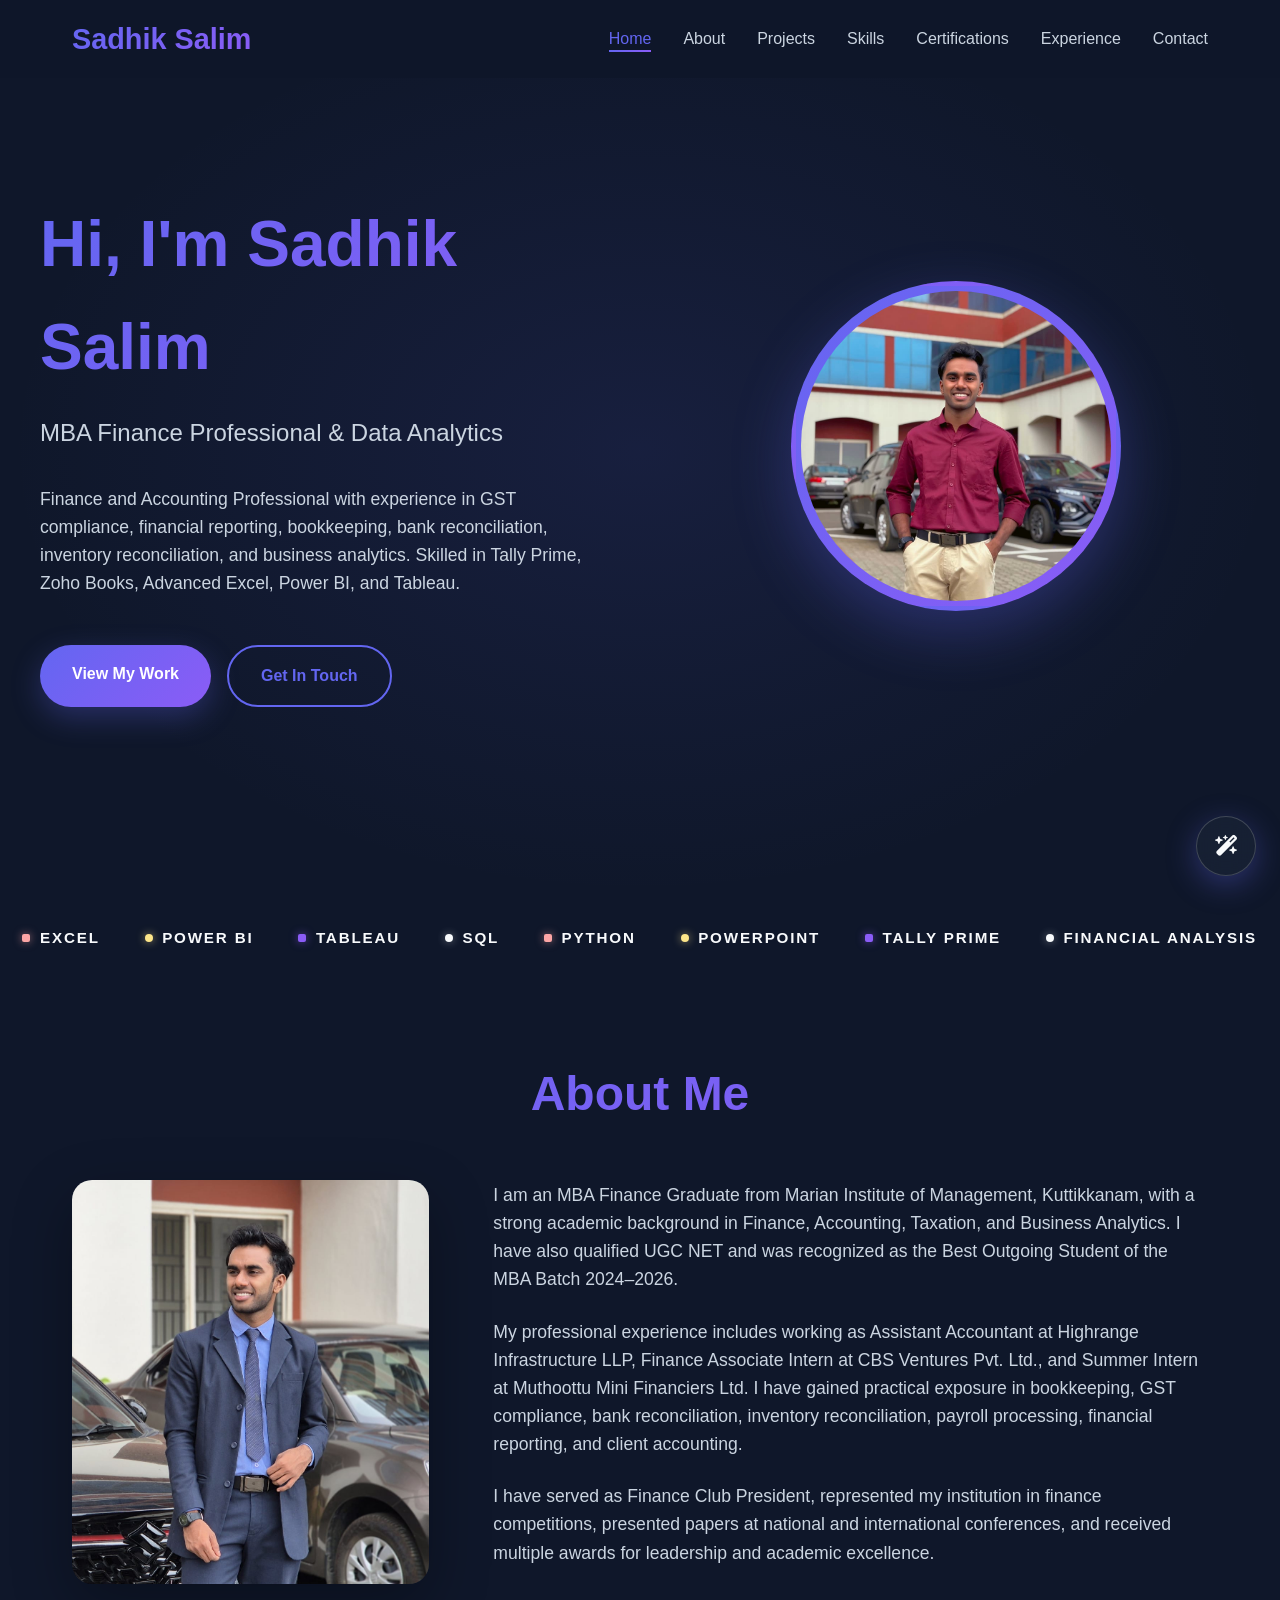
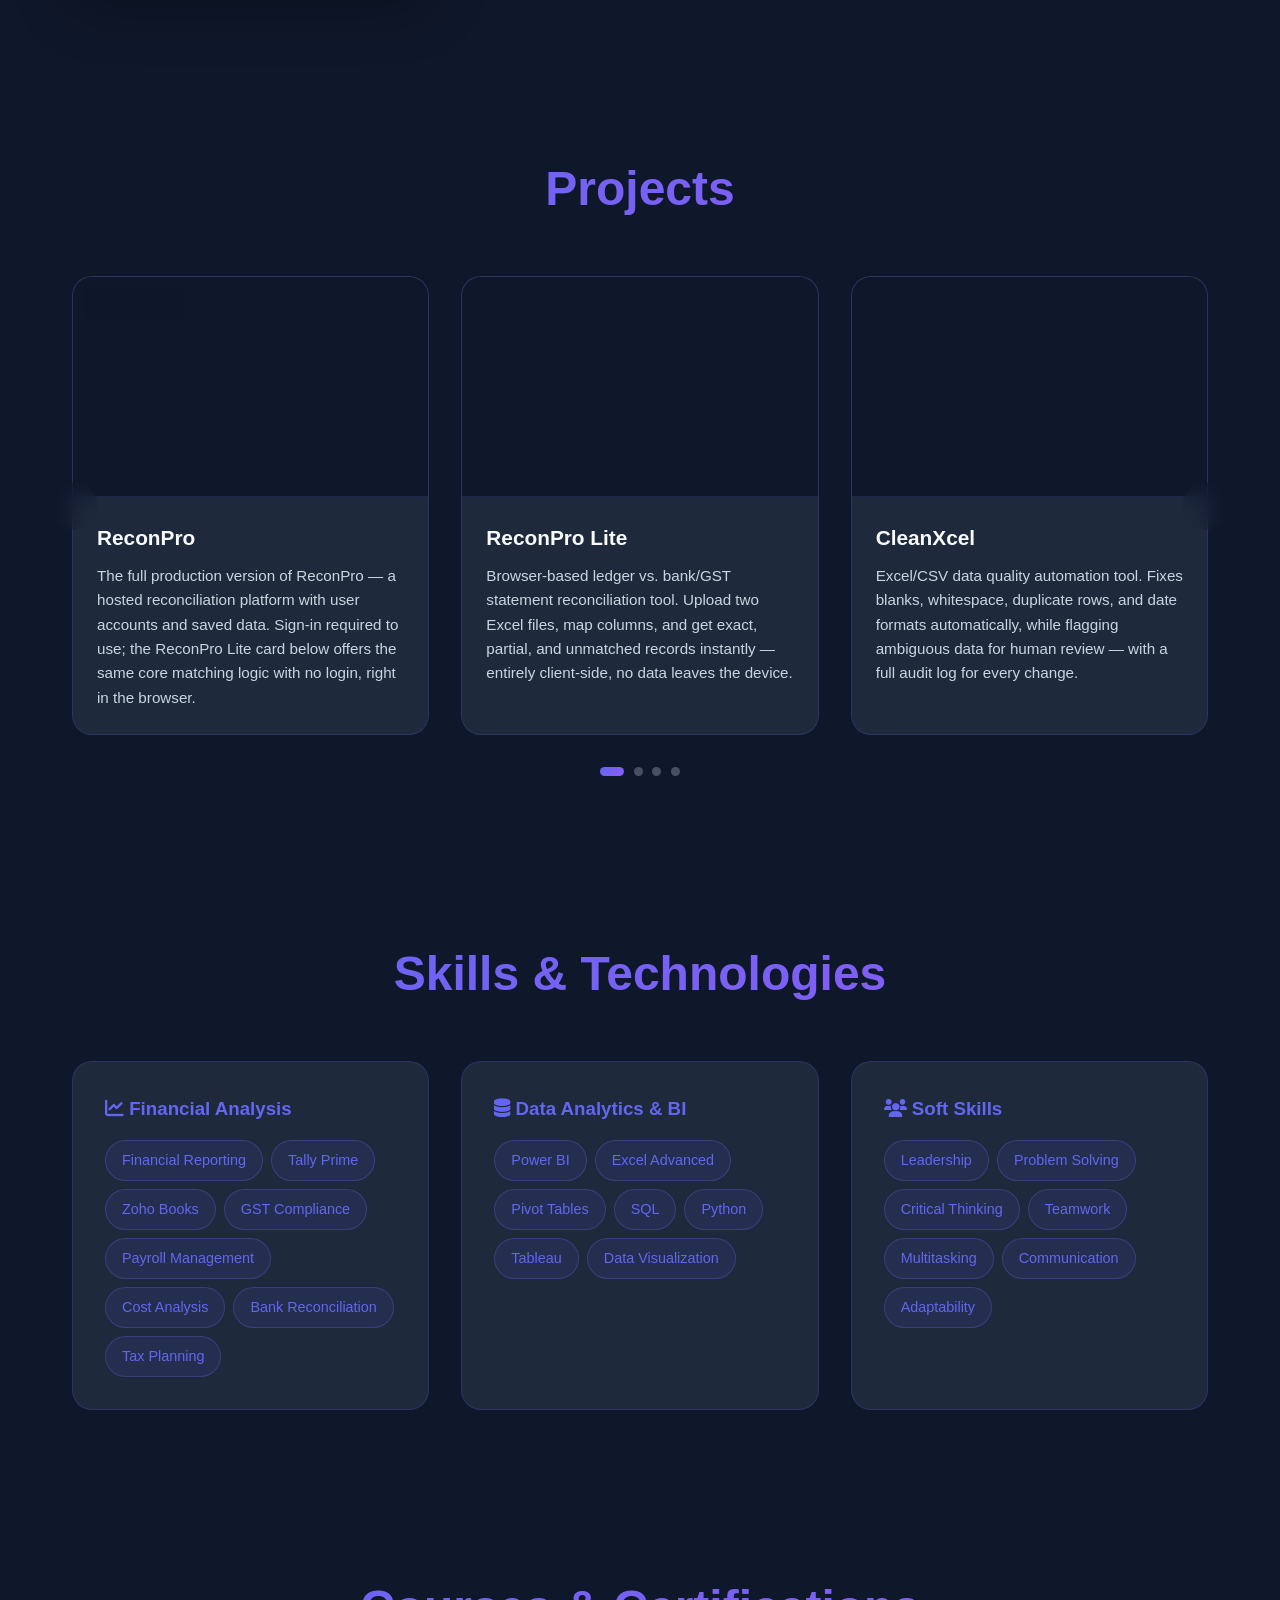
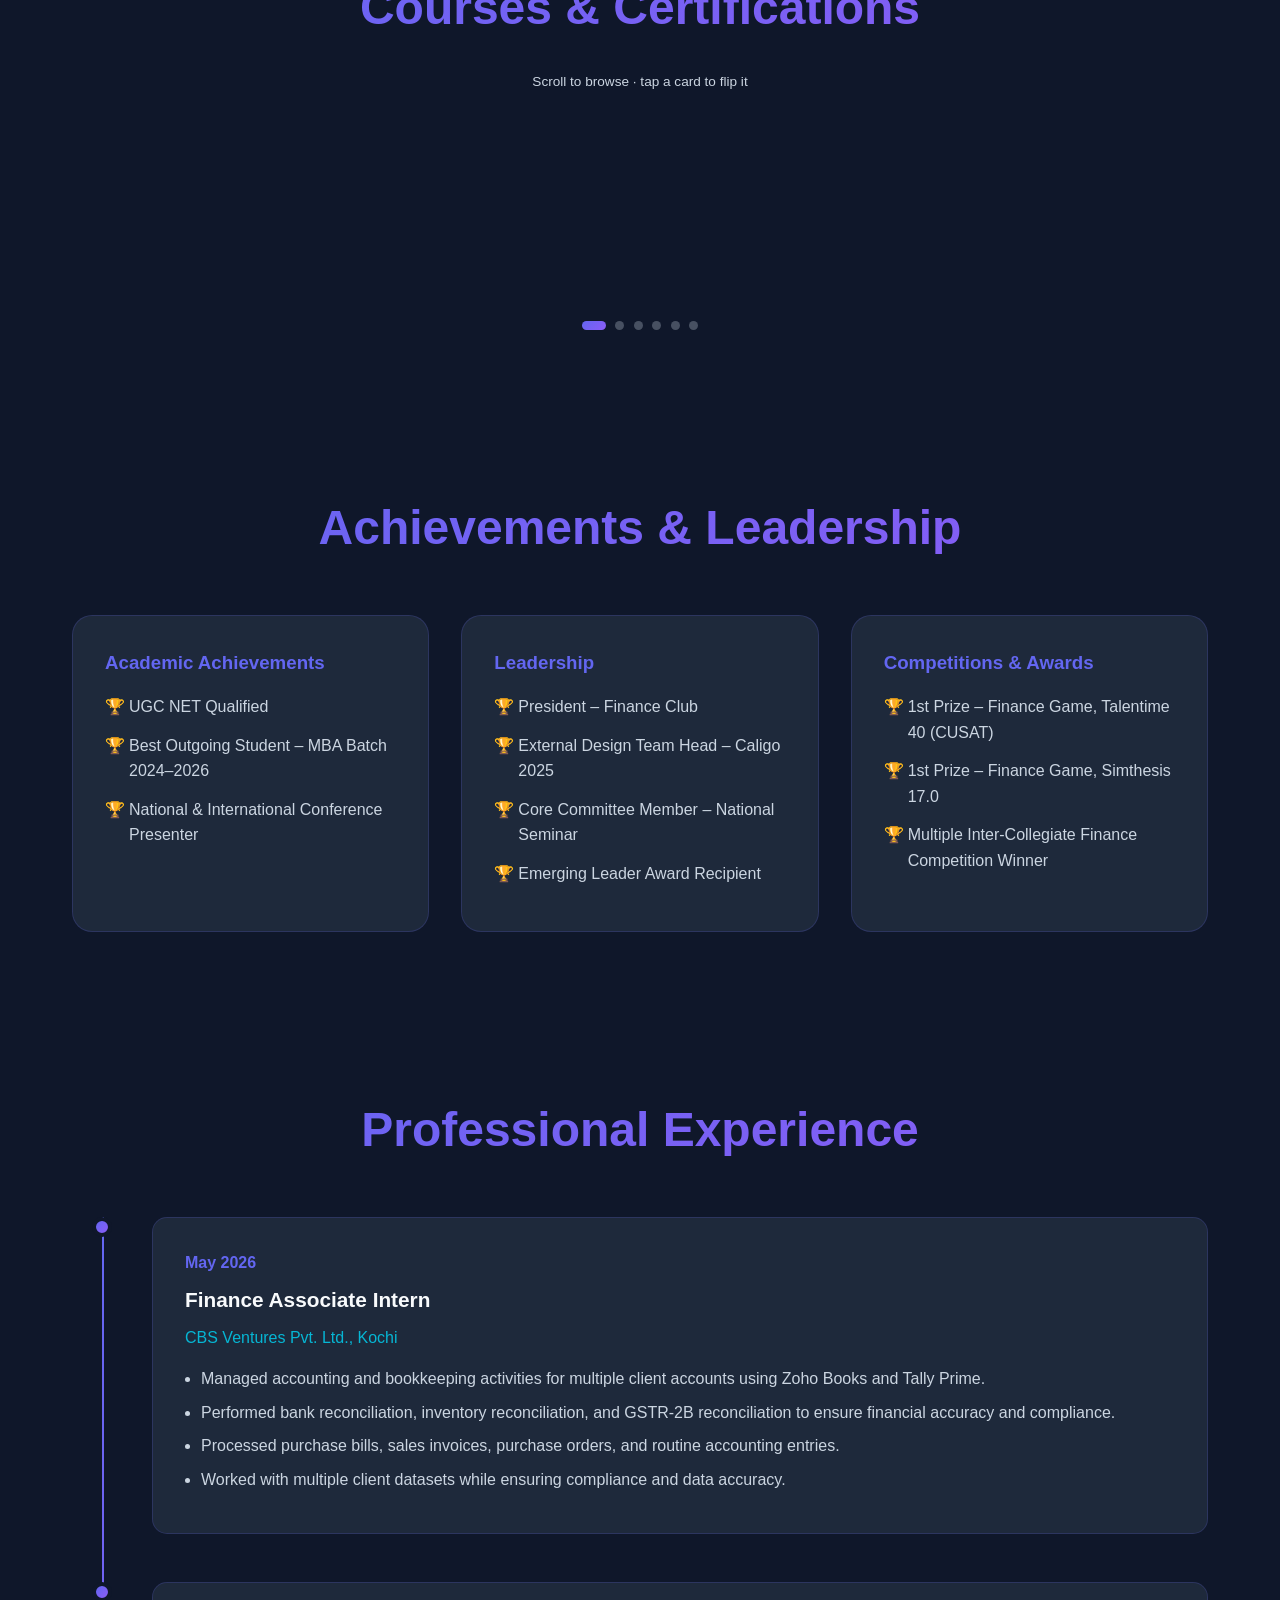
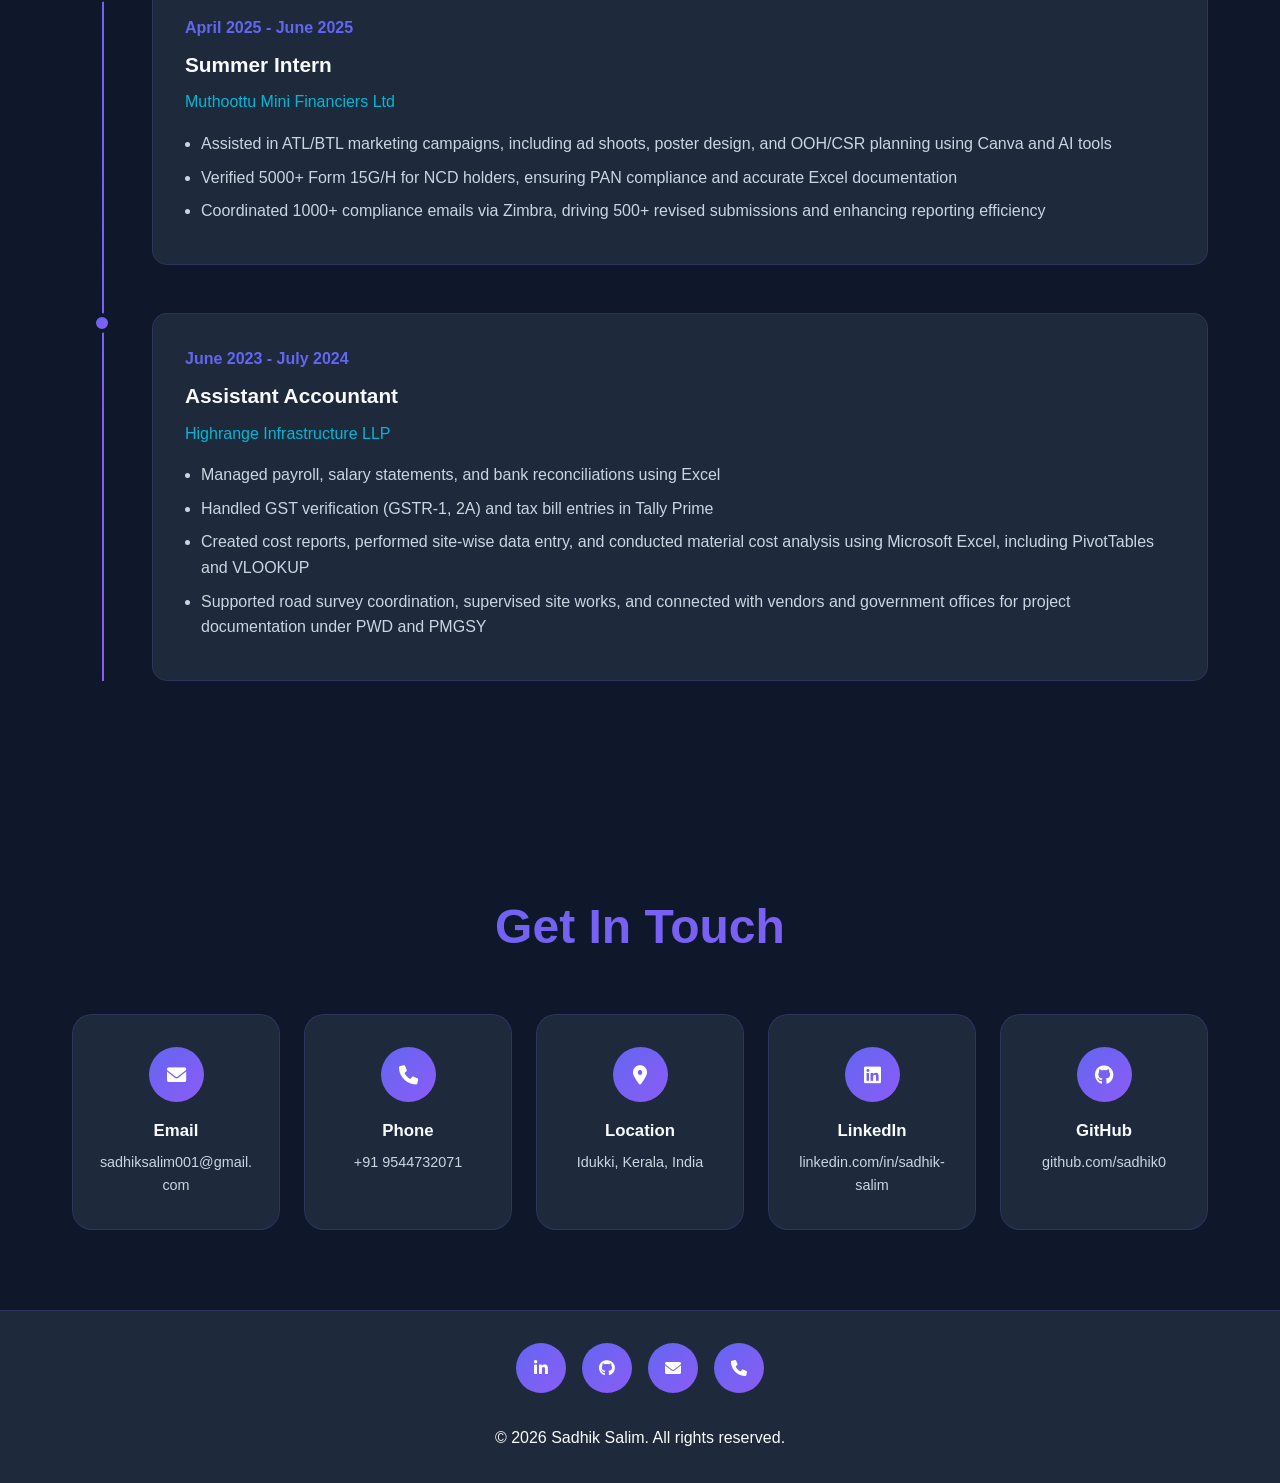
==== commit c7d82052: "Update index.html" ====
--- a/index.html
+++ b/index.html
@@ -3,7 +3,7 @@
 <head>
     <meta charset="UTF-8">
     <meta name="viewport" content="width=device-width, initial-scale=1.0">
-    <link rel="icon" type="image/png" href="./favicon.png">
+    <link rel="icon" type="image/png" sizes="16x16" href="./fevicon.png">
     <title>Sadhik Salim - Portfolio</title>
     <link href="https://cdnjs.cloudflare.com/ajax/libs/font-awesome/6.0.0/css/all.min.css" rel="stylesheet">
     <link rel="stylesheet" href="style.css">
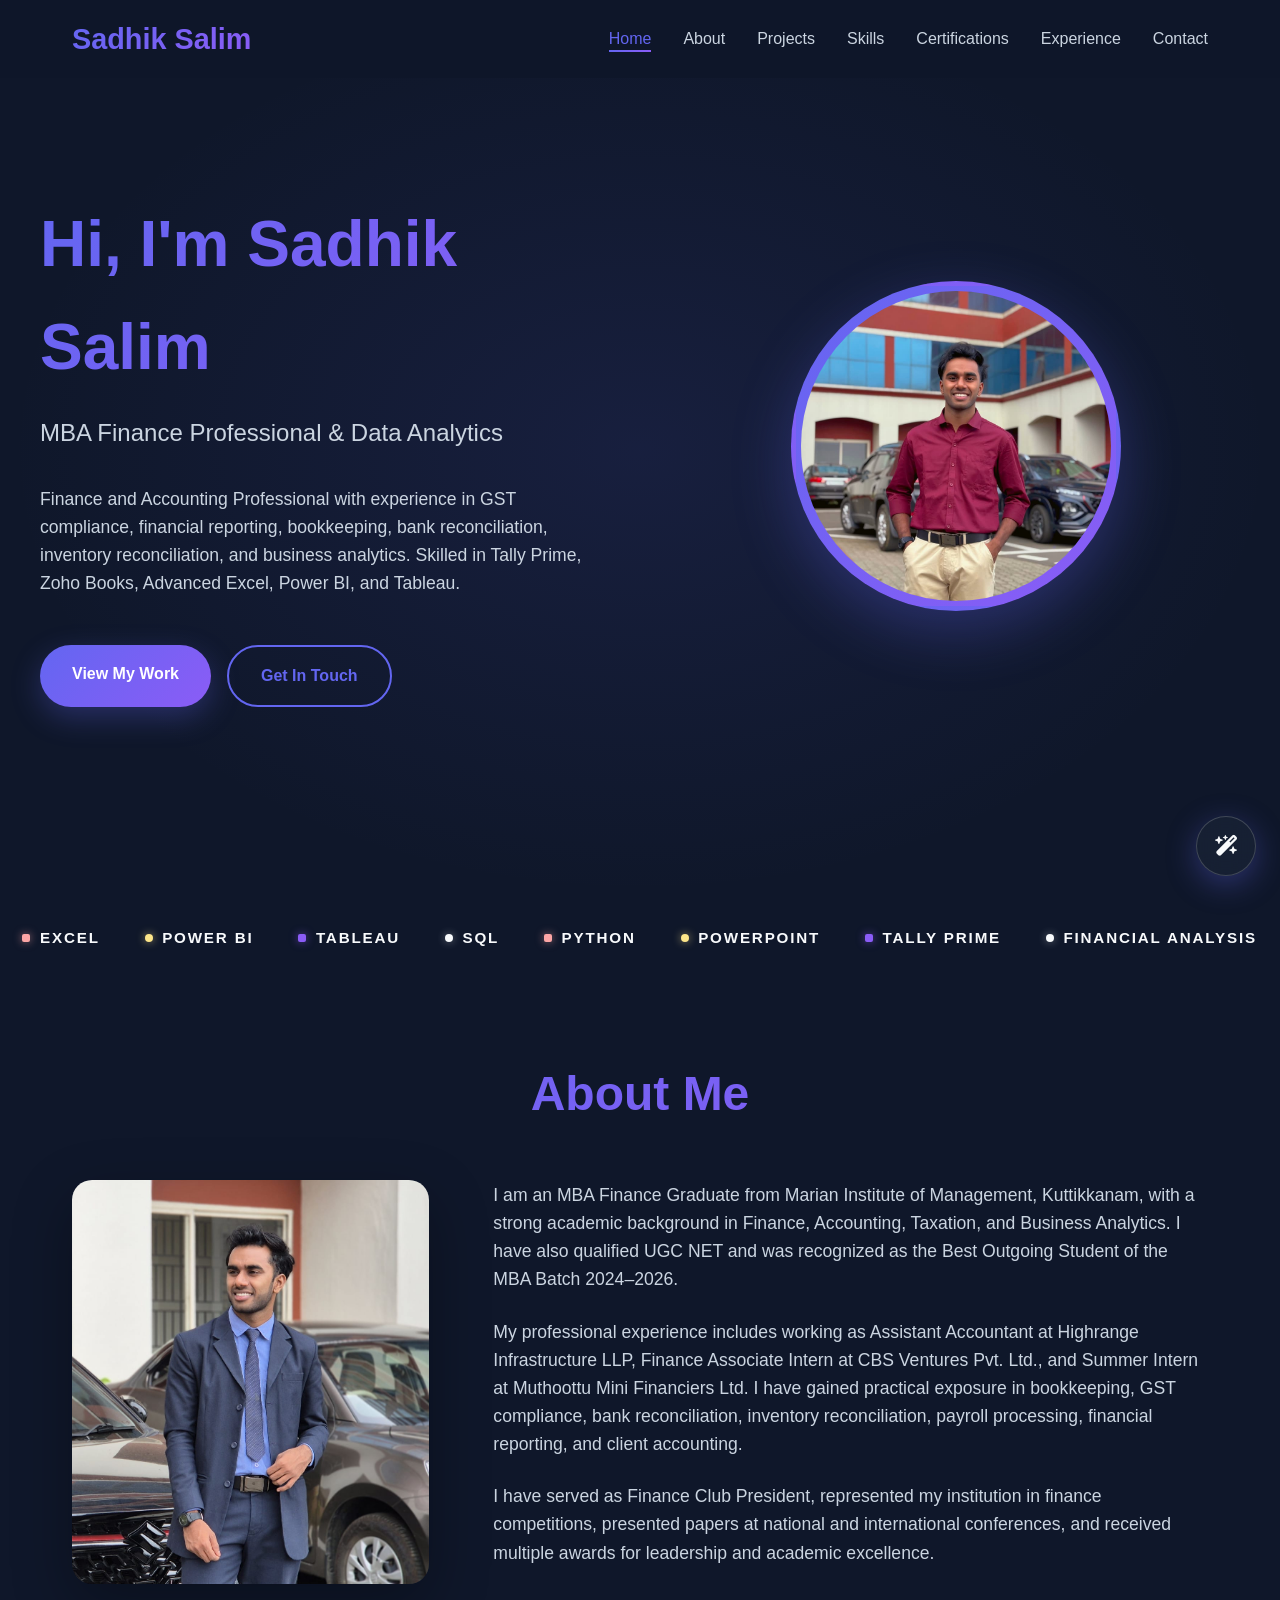
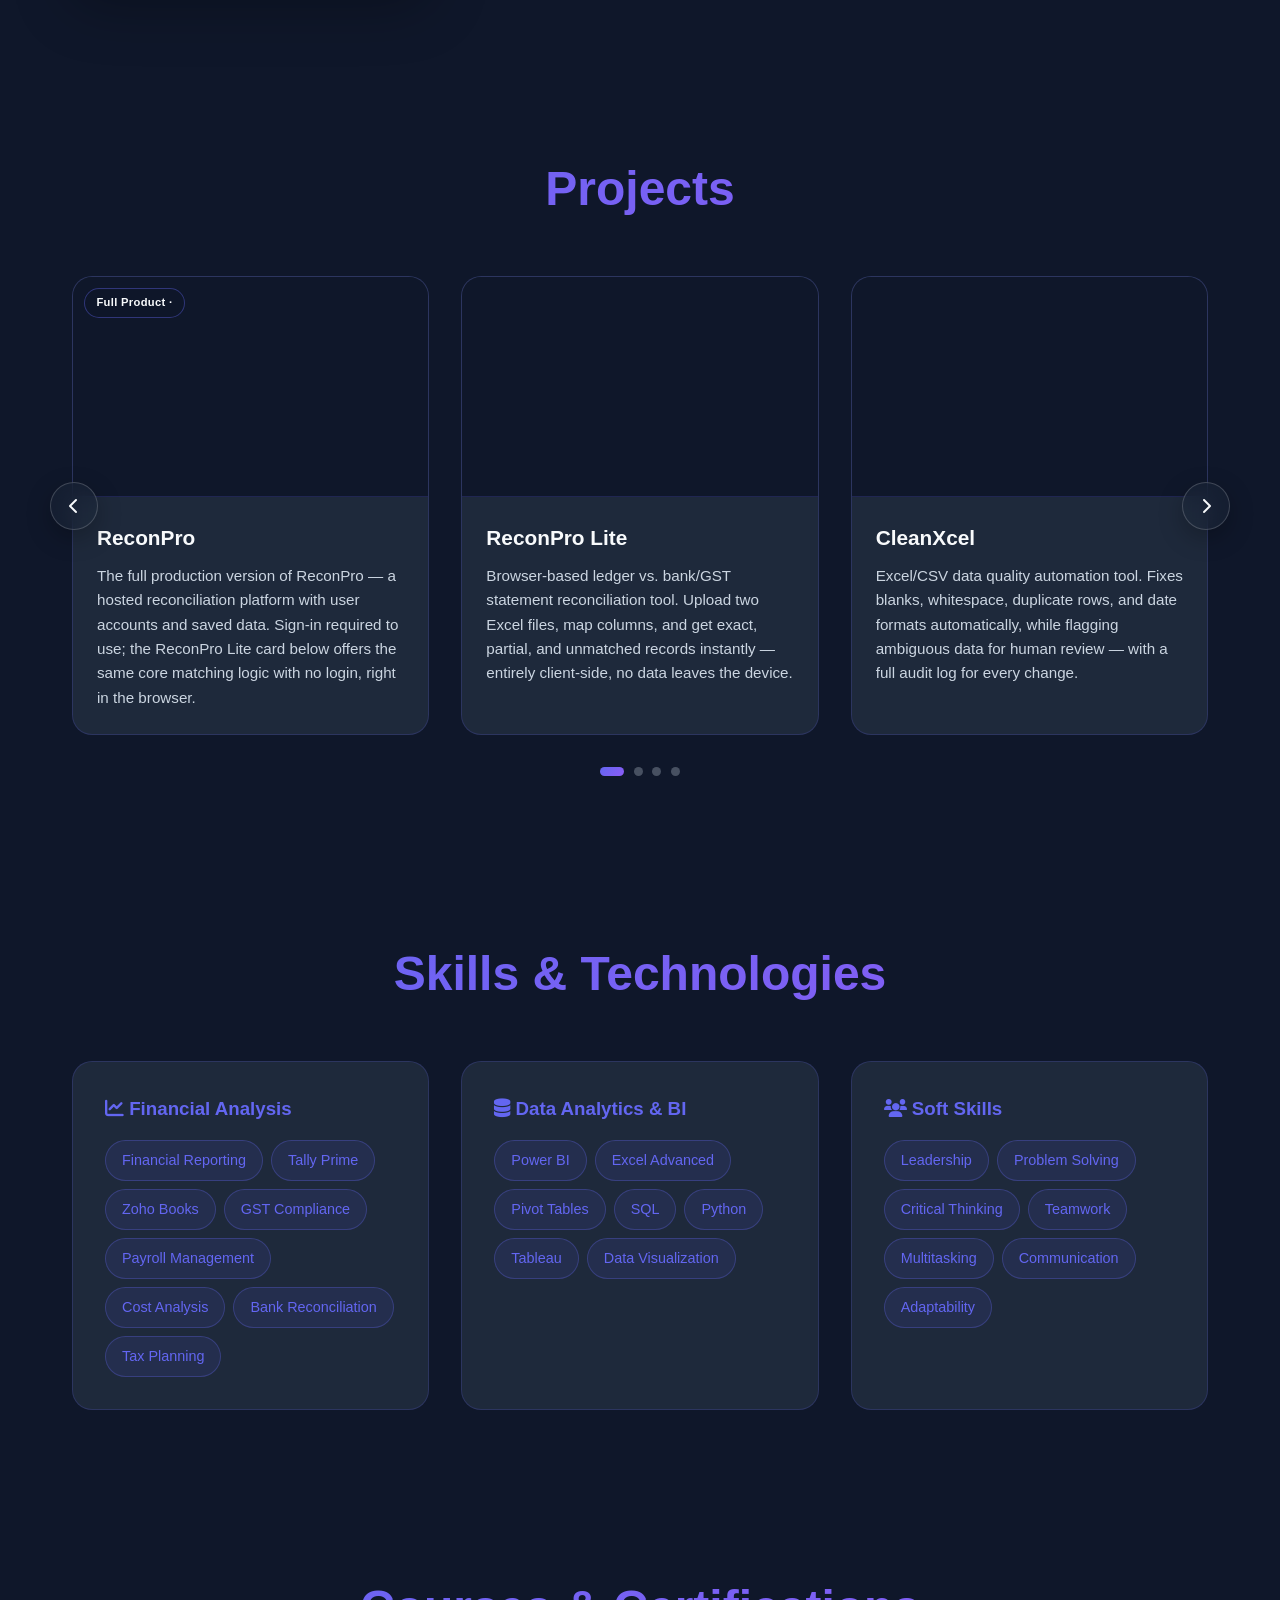
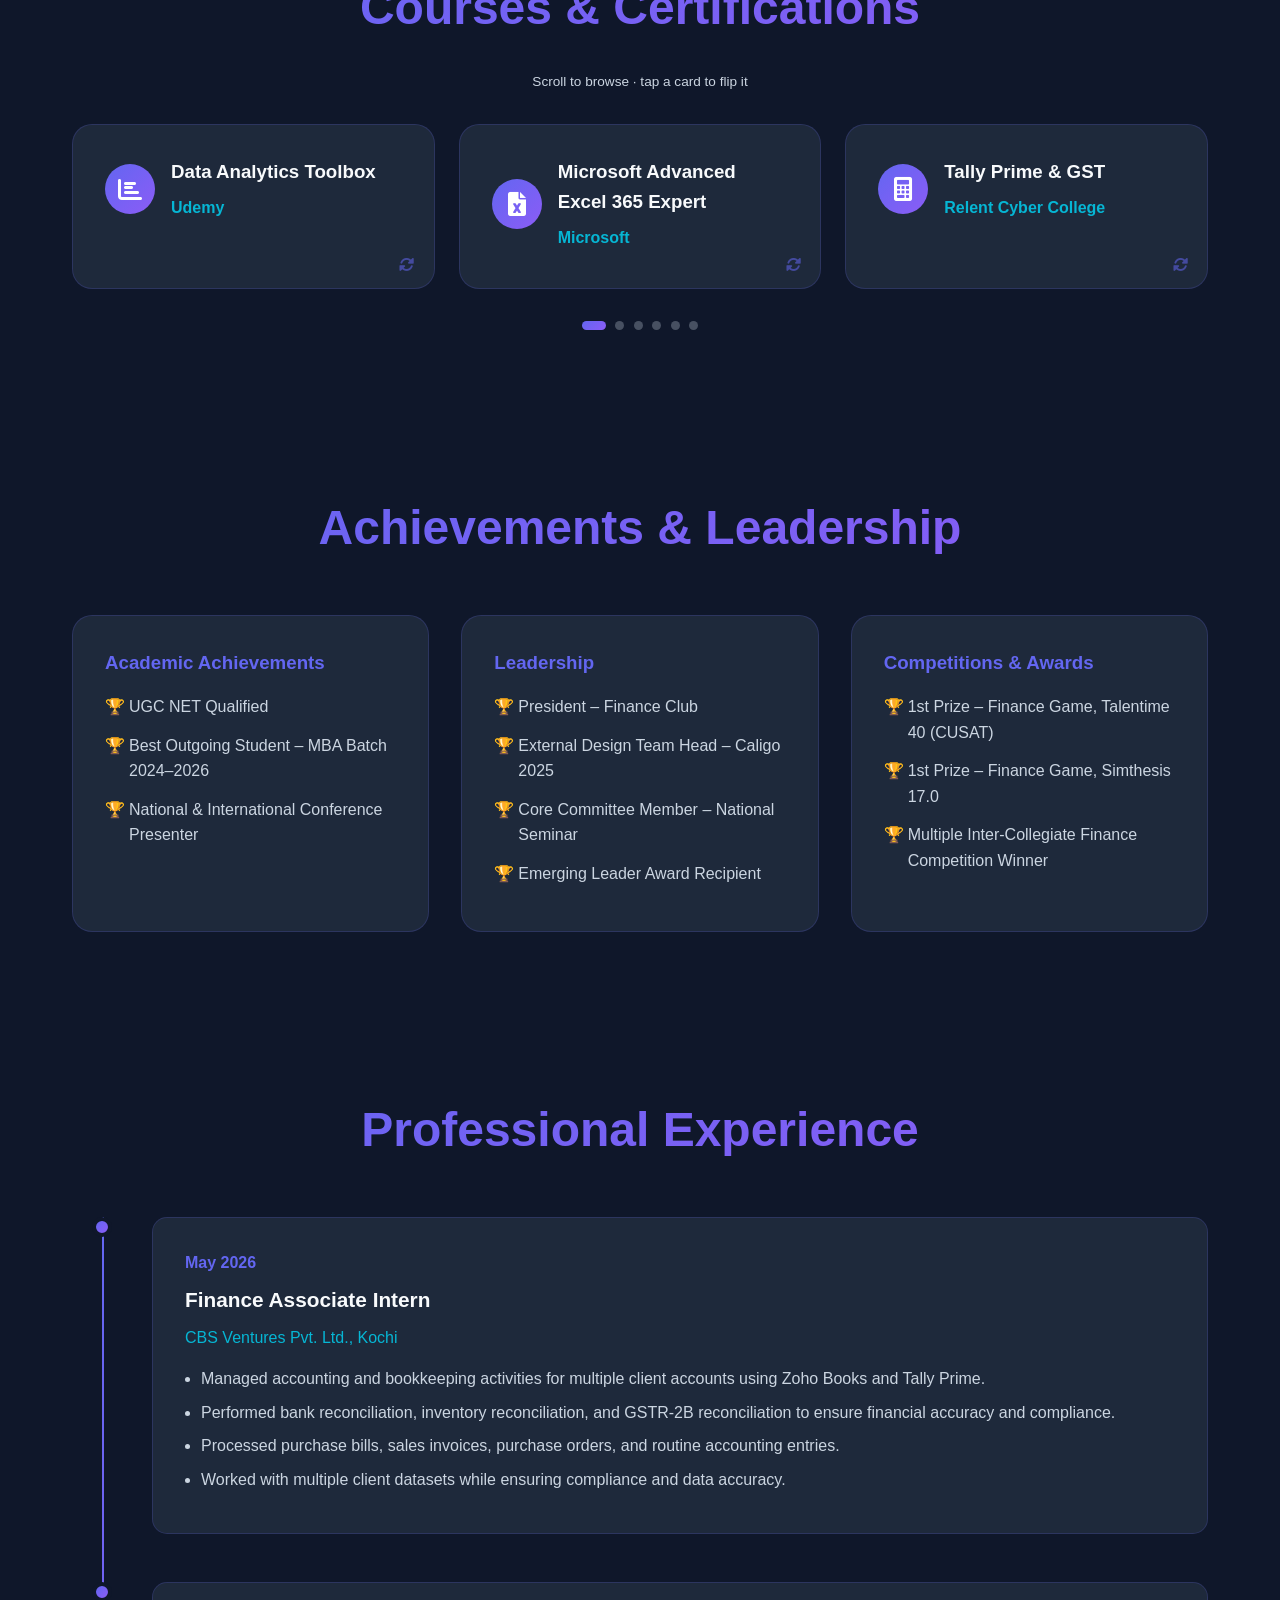
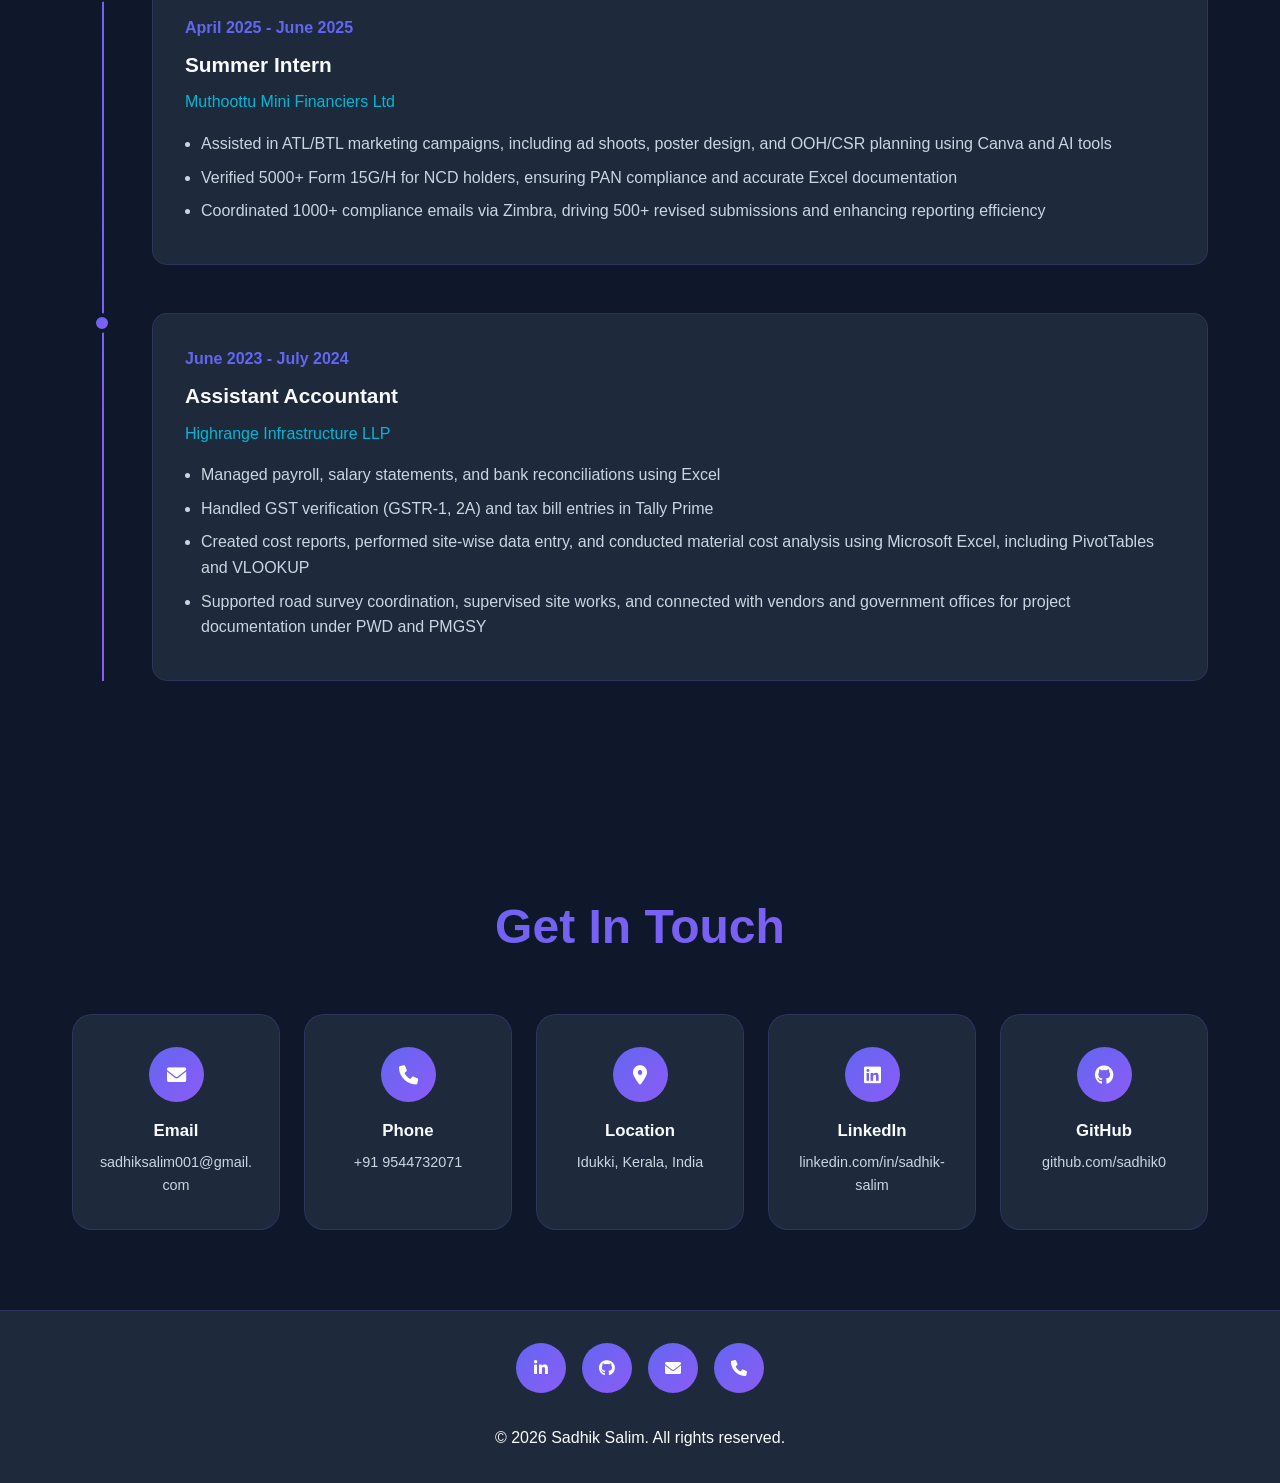
==== commit 8fb1eaf1: "Update index.html" ====
--- a/index.html
+++ b/index.html
@@ -3,7 +3,7 @@
 <head>
     <meta charset="UTF-8">
     <meta name="viewport" content="width=device-width, initial-scale=1.0">
-    <link rel="icon" type="image/png" sizes="16x16" href="./fevicon.png">
+    <link rel="icon" type="image/png" sizes="16x16" href="./favicon.png">
     <title>Sadhik Salim - Portfolio</title>
     <link href="https://cdnjs.cloudflare.com/ajax/libs/font-awesome/6.0.0/css/all.min.css" rel="stylesheet">
     <link rel="stylesheet" href="style.css">
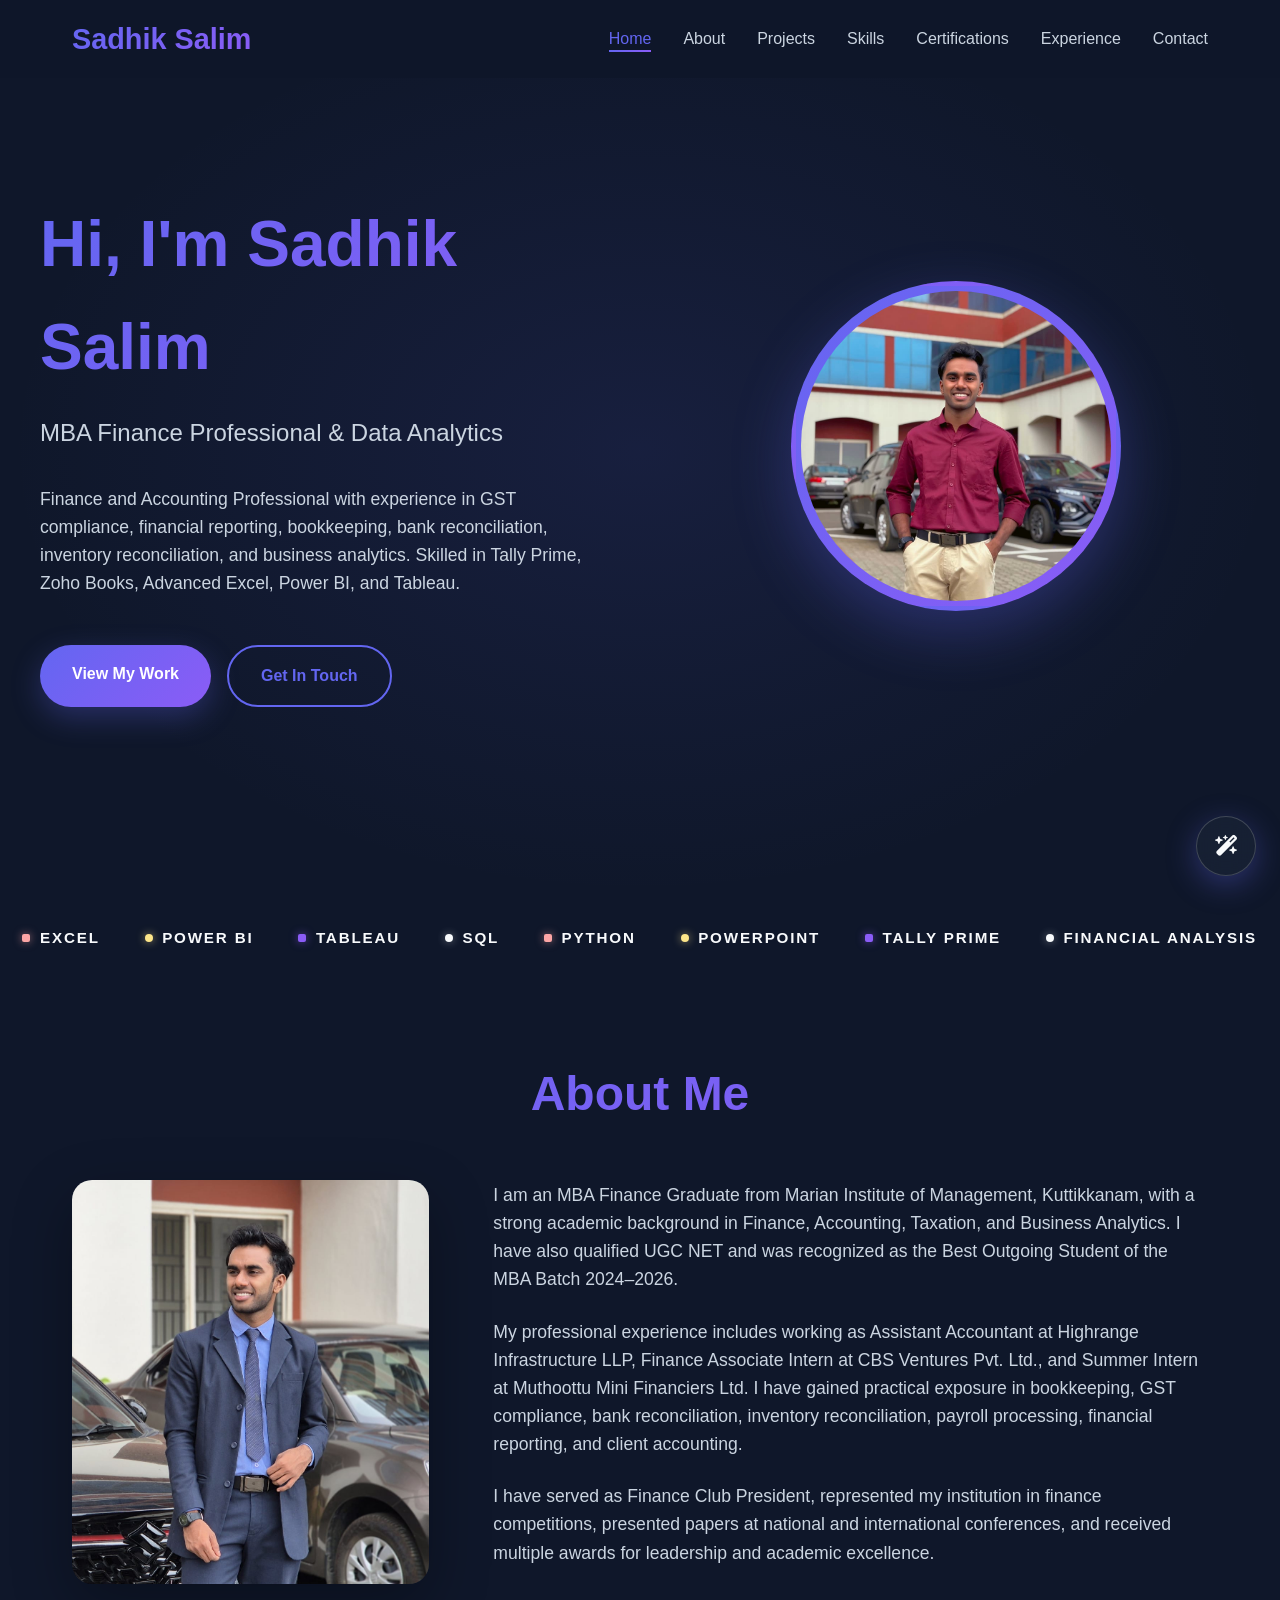
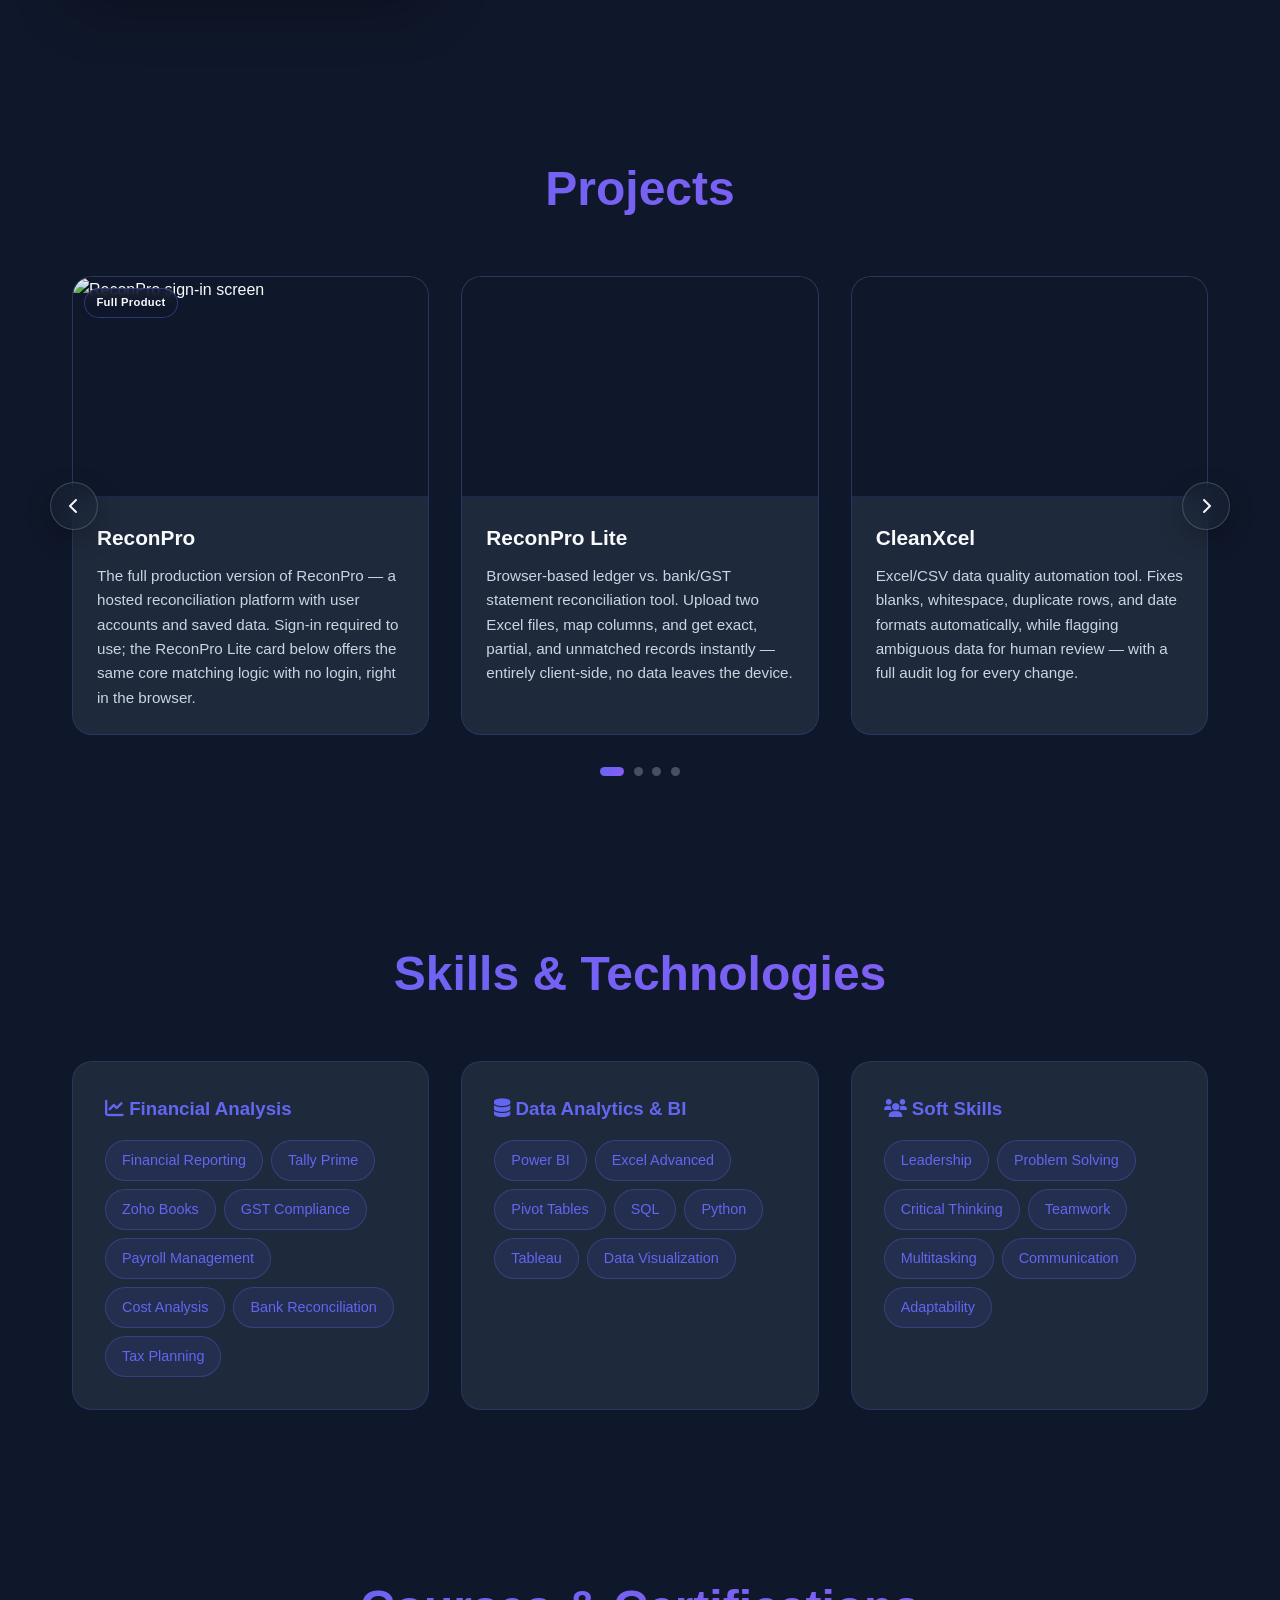
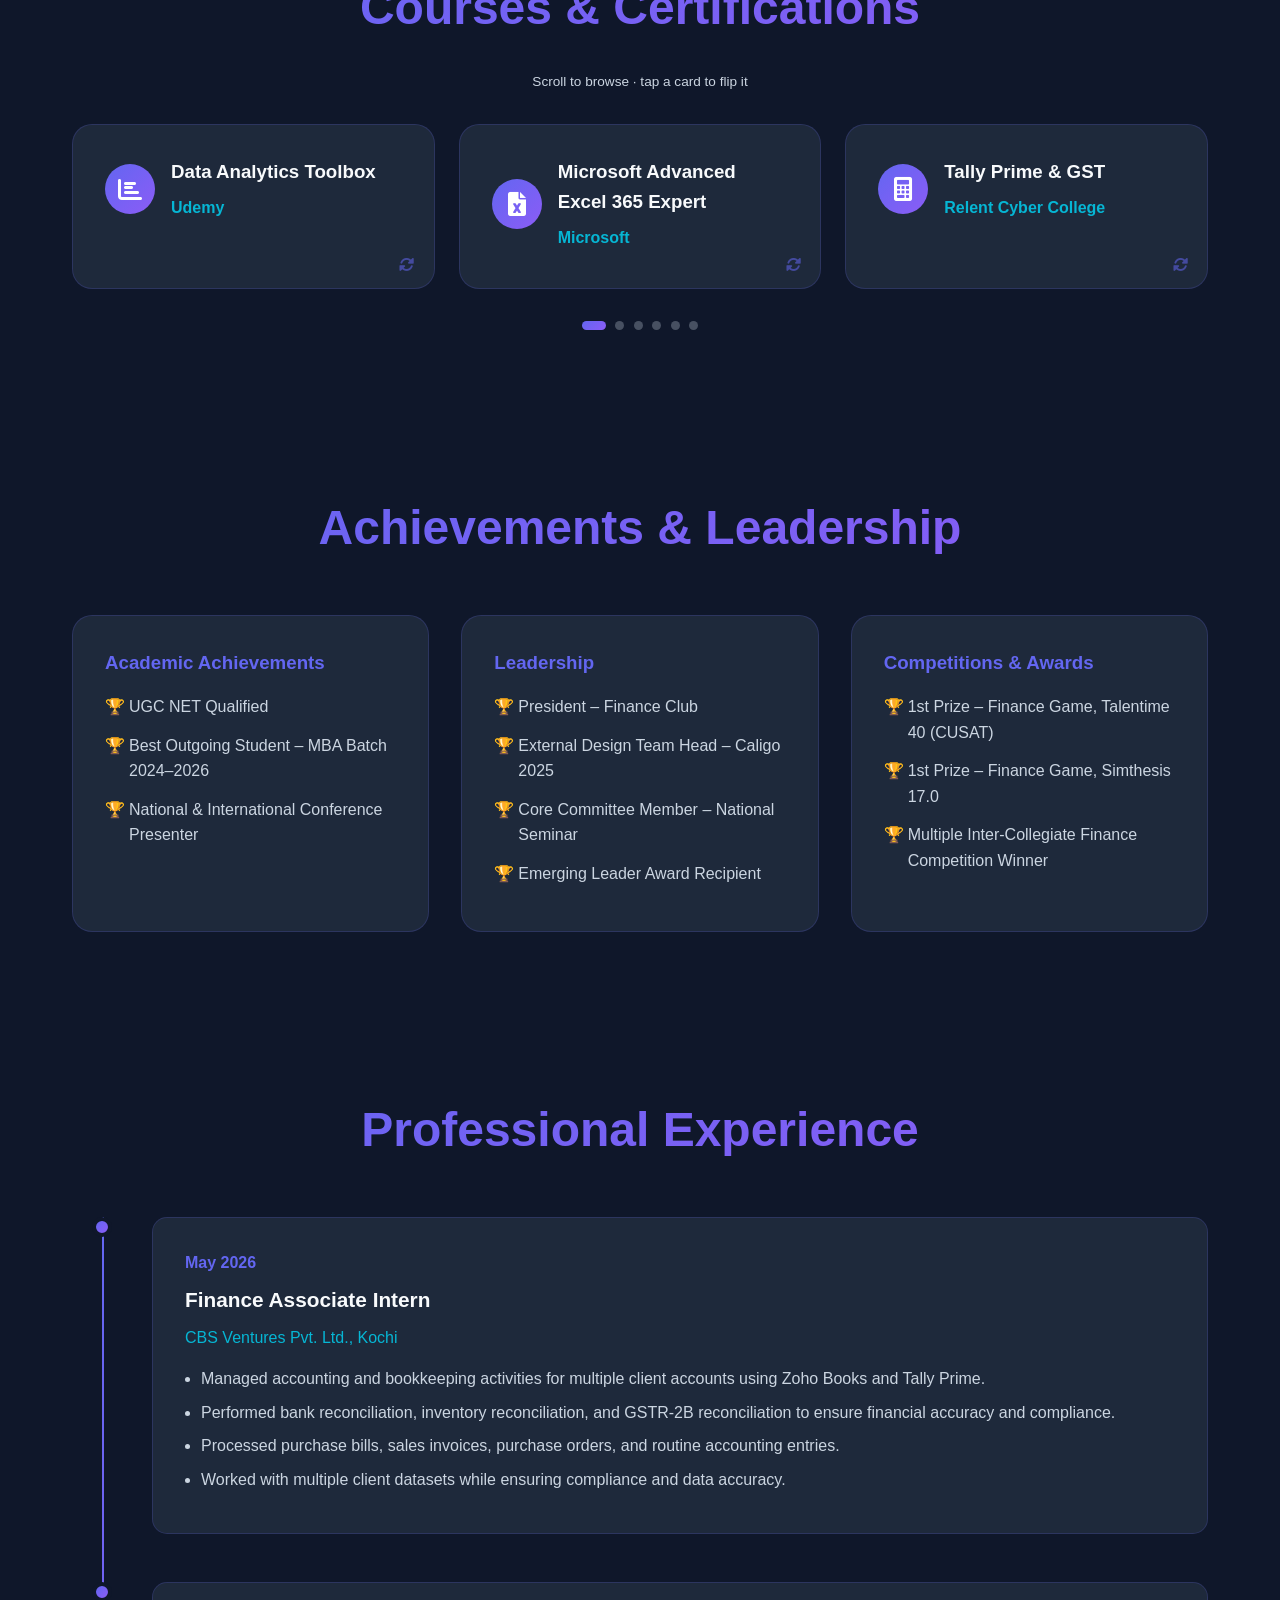
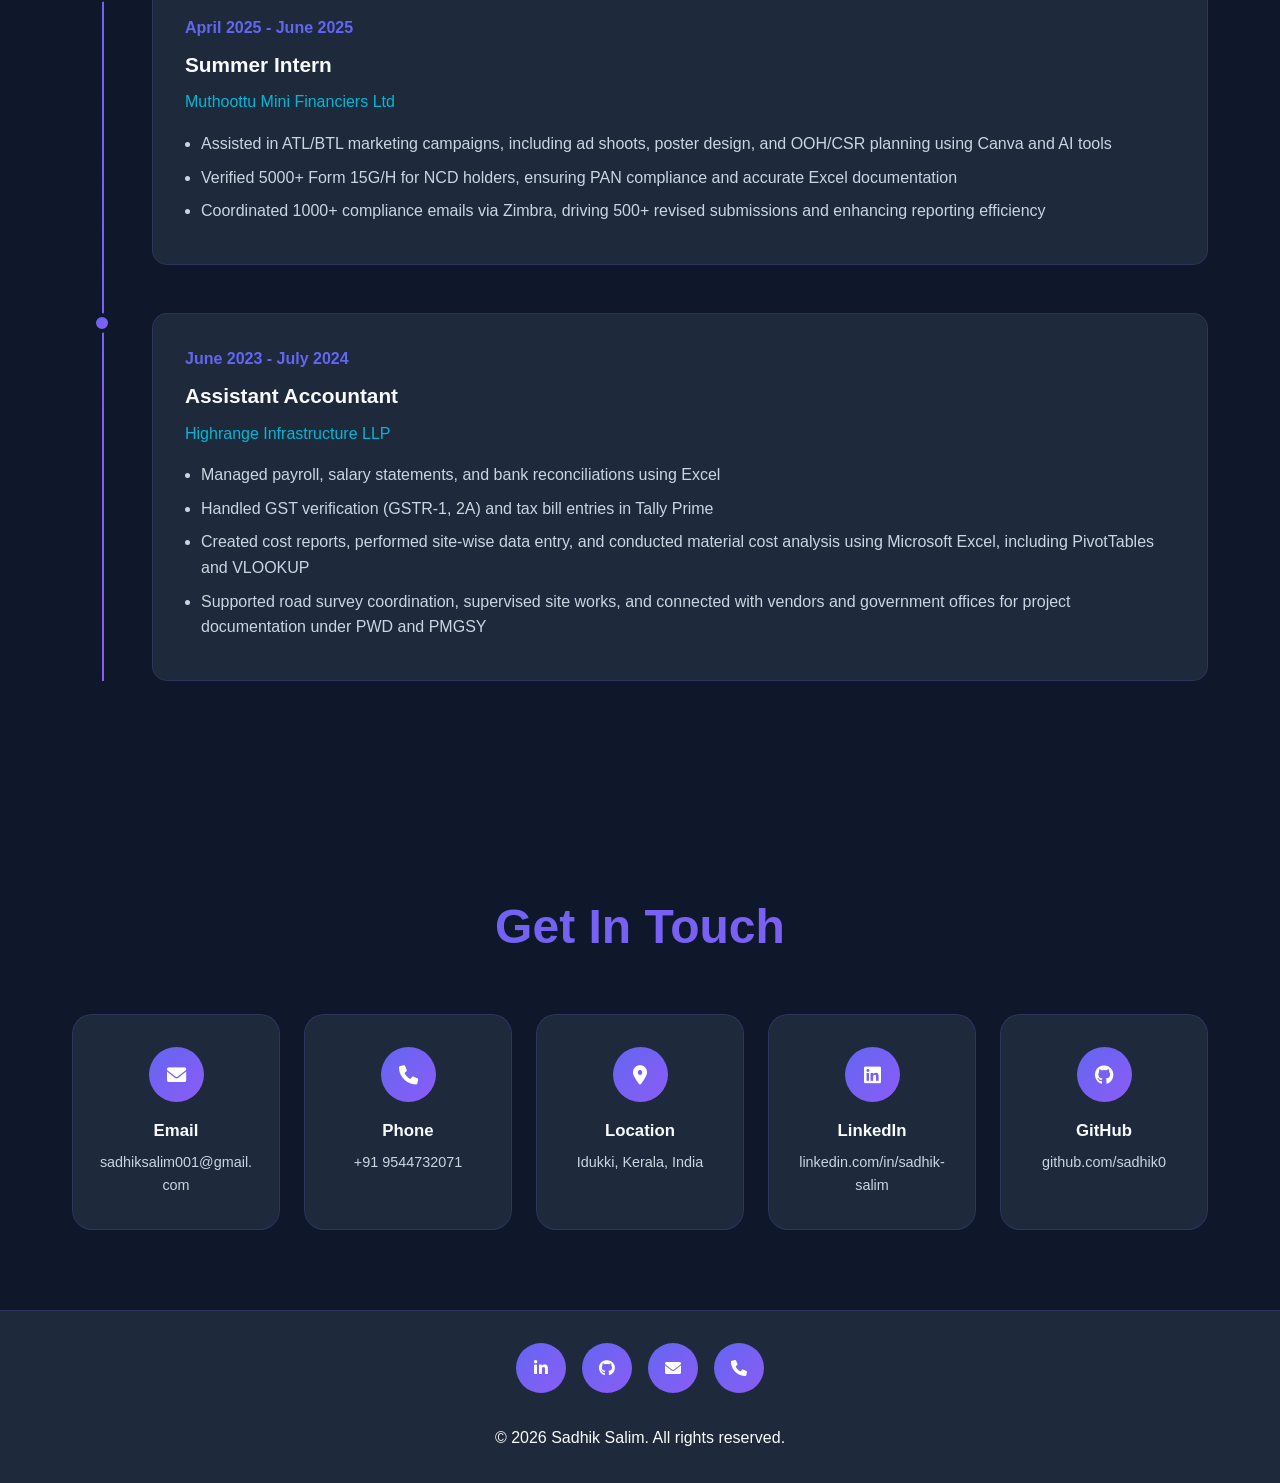
==== commit a650d4e9: "Update index.html" ====
--- a/index.html
+++ b/index.html
@@ -4,9 +4,58 @@
     <meta charset="UTF-8">
     <meta name="viewport" content="width=device-width, initial-scale=1.0">
     <link rel="icon" type="image/png" sizes="16x16" href="./favicon.png">
-    <title>Sadhik Salim - Portfolio</title>
+    <title>Sadhik Salim | MBA Finance & Data Analytics Portfolio</title>
+    <meta name="description" content="MBA Finance graduate skilled in Excel, Power BI, SQL, Python, Tally Prime & GST. Explore projects, certifications, and experience in finance analytics.">
+    <link rel="canonical" href="https://sadhik0.github.io/sadhik/">
+
+    <!-- Open Graph / social sharing preview -->
+    <meta property="og:type" content="profile">
+    <meta property="og:title" content="Sadhik Salim | MBA Finance & Data Analytics Portfolio">
+    <meta property="og:description" content="MBA Finance graduate skilled in Excel, Power BI, SQL, Python, Tally Prime & GST. Explore projects, certifications, and experience in finance analytics.">
+    <meta property="og:url" content="https://sadhik0.github.io/sadhik/">
+    <meta property="og:image" content="https://sadhik0.github.io/sadhik/sadhik-profile.jpg.jpeg">
+    <meta name="twitter:card" content="summary_large_image">
+    <meta name="twitter:title" content="Sadhik Salim | MBA Finance & Data Analytics Portfolio">
+    <meta name="twitter:description" content="MBA Finance graduate skilled in Excel, Power BI, SQL, Python, Tally Prime & GST. Explore projects, certifications, and experience in finance analytics.">
+    <meta name="twitter:image" content="https://sadhik0.github.io/sadhik/sadhik-profile.jpg.jpeg">
+
     <link href="https://cdnjs.cloudflare.com/ajax/libs/font-awesome/6.0.0/css/all.min.css" rel="stylesheet">
     <link rel="stylesheet" href="style.css">
+
+    <!-- Structured data -->
+    <script type="application/ld+json">
+    {
+      "@context": "https://schema.org",
+      "@type": "Person",
+      "name": "Sadhik Salim",
+      "url": "https://sadhik0.github.io/sadhik/",
+      "image": "https://sadhik0.github.io/sadhik/sadhik-profile.jpg.jpeg",
+      "jobTitle": "MBA Finance Professional",
+      "email": "mailto:sadhiksalim001@gmail.com",
+      "telephone": "+91-9544732071",
+      "address": {
+        "@type": "PostalAddress",
+        "addressLocality": "Idukki",
+        "addressRegion": "Kerala",
+        "addressCountry": "IN"
+      },
+      "alumniOf": [
+        {
+          "@type": "CollegeOrUniversity",
+          "name": "Marian Institute of Management, Kuttikkanam"
+        },
+        {
+          "@type": "CollegeOrUniversity",
+          "name": "Mahatma Gandhi University, Kottayam"
+        }
+      ],
+      "knowsAbout": ["Financial Analysis", "Power BI", "Excel", "SQL", "Python", "Tally Prime", "GST", "Data Analytics"],
+      "sameAs": [
+        "https://www.linkedin.com/in/sadhik-salim",
+        "https://github.com/sadhik0"
+      ]
+    }
+    </script>
 </head>
 <body>
     <!-- Navigation -->
@@ -104,10 +153,10 @@
             <div class="carousel-viewport">
                 <div class="carousel-track">
 
-                    <a class="project-card" href="https://reconpro-frontend.vercel.app/" target="_blank" rel="noopener">
+                                        <a class="project-card" href="https://reconpro-frontend.vercel.app/" target="_blank" rel="noopener">
                         <div class="project-preview">
-                            <span class="project-badge">Full Product &middot; </span>
-                            <iframe src="https://reconpro-frontend.vercel.app/" loading="lazy" tabindex="-1" title="ReconPro preview"></iframe>
+                            <span class="project-badge">Full Product </span>
+                            <img src="reconpro-preview.png" alt="ReconPro sign-in screen" loading="lazy" class="project-preview-img">
                             <div class="project-preview-overlay">
                                 <span><i class="fas fa-arrow-up-right-from-square"></i> Visit Site</span>
                             </div>
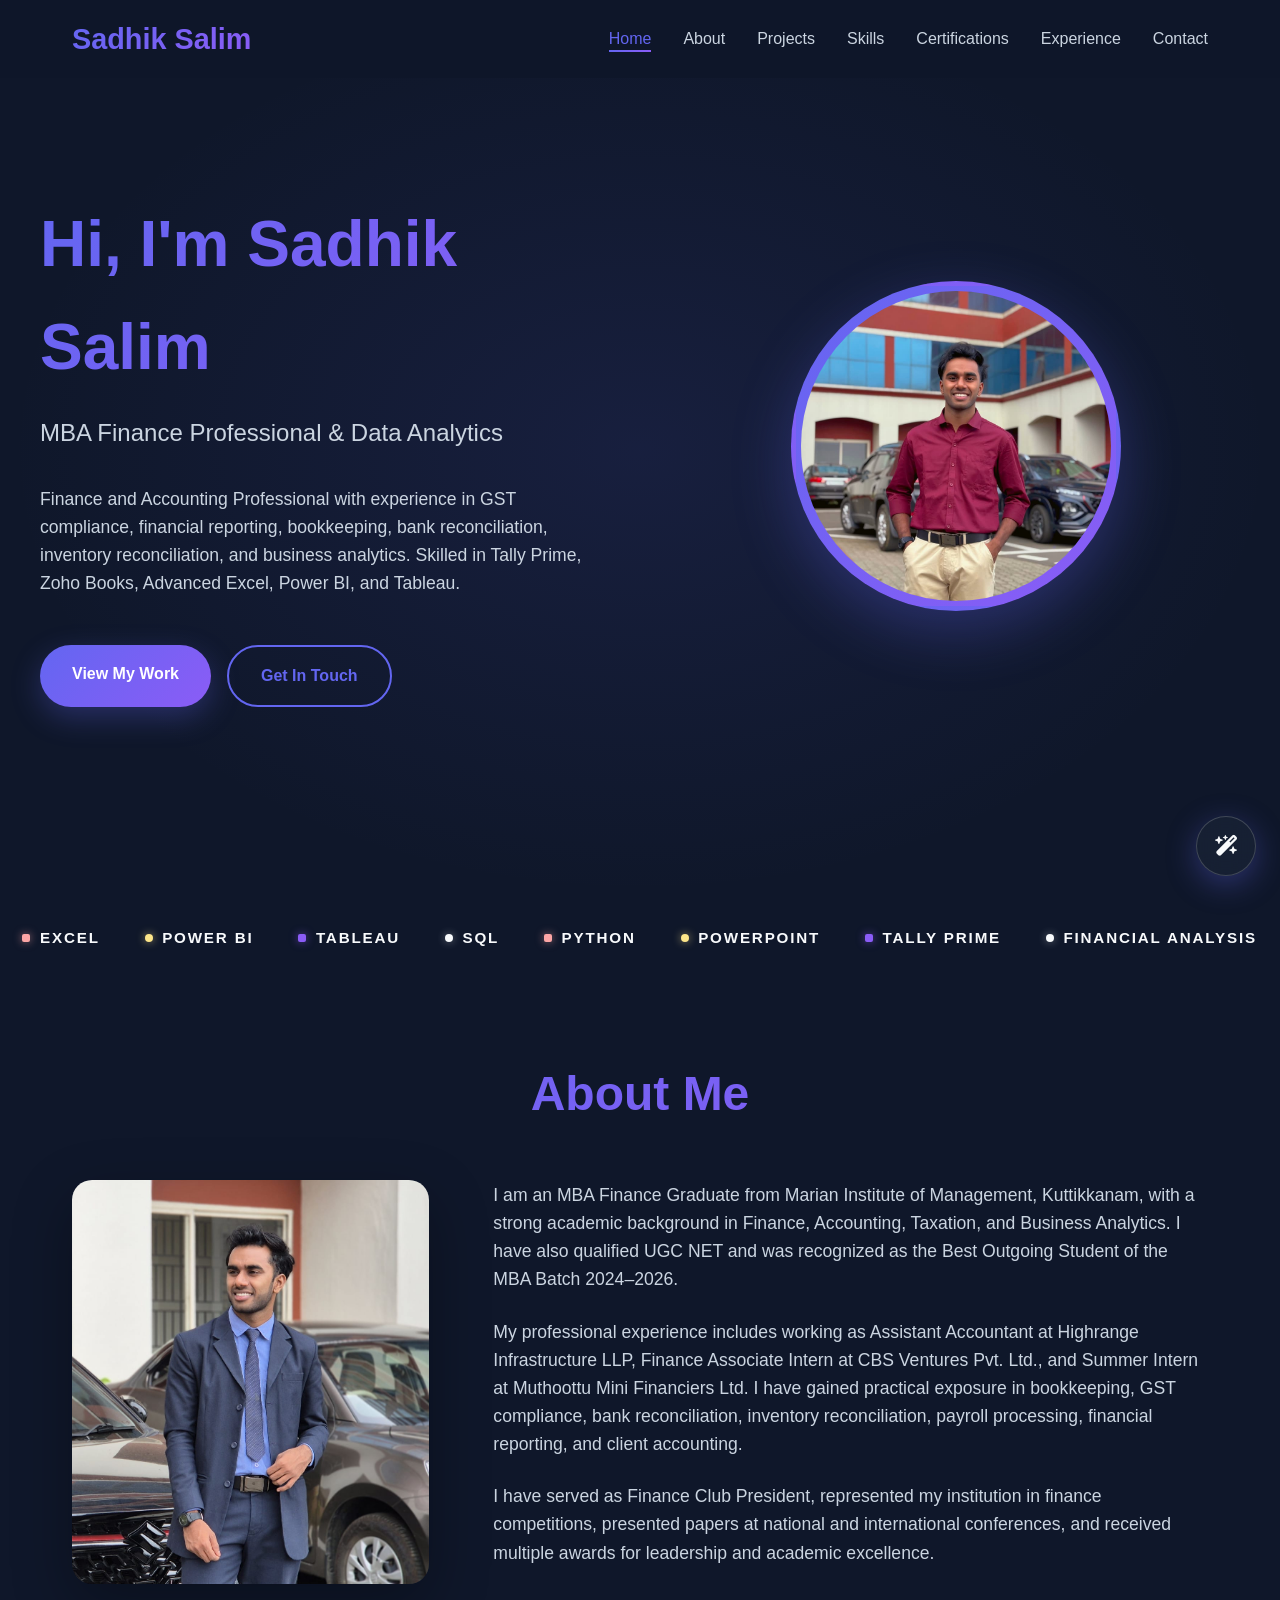
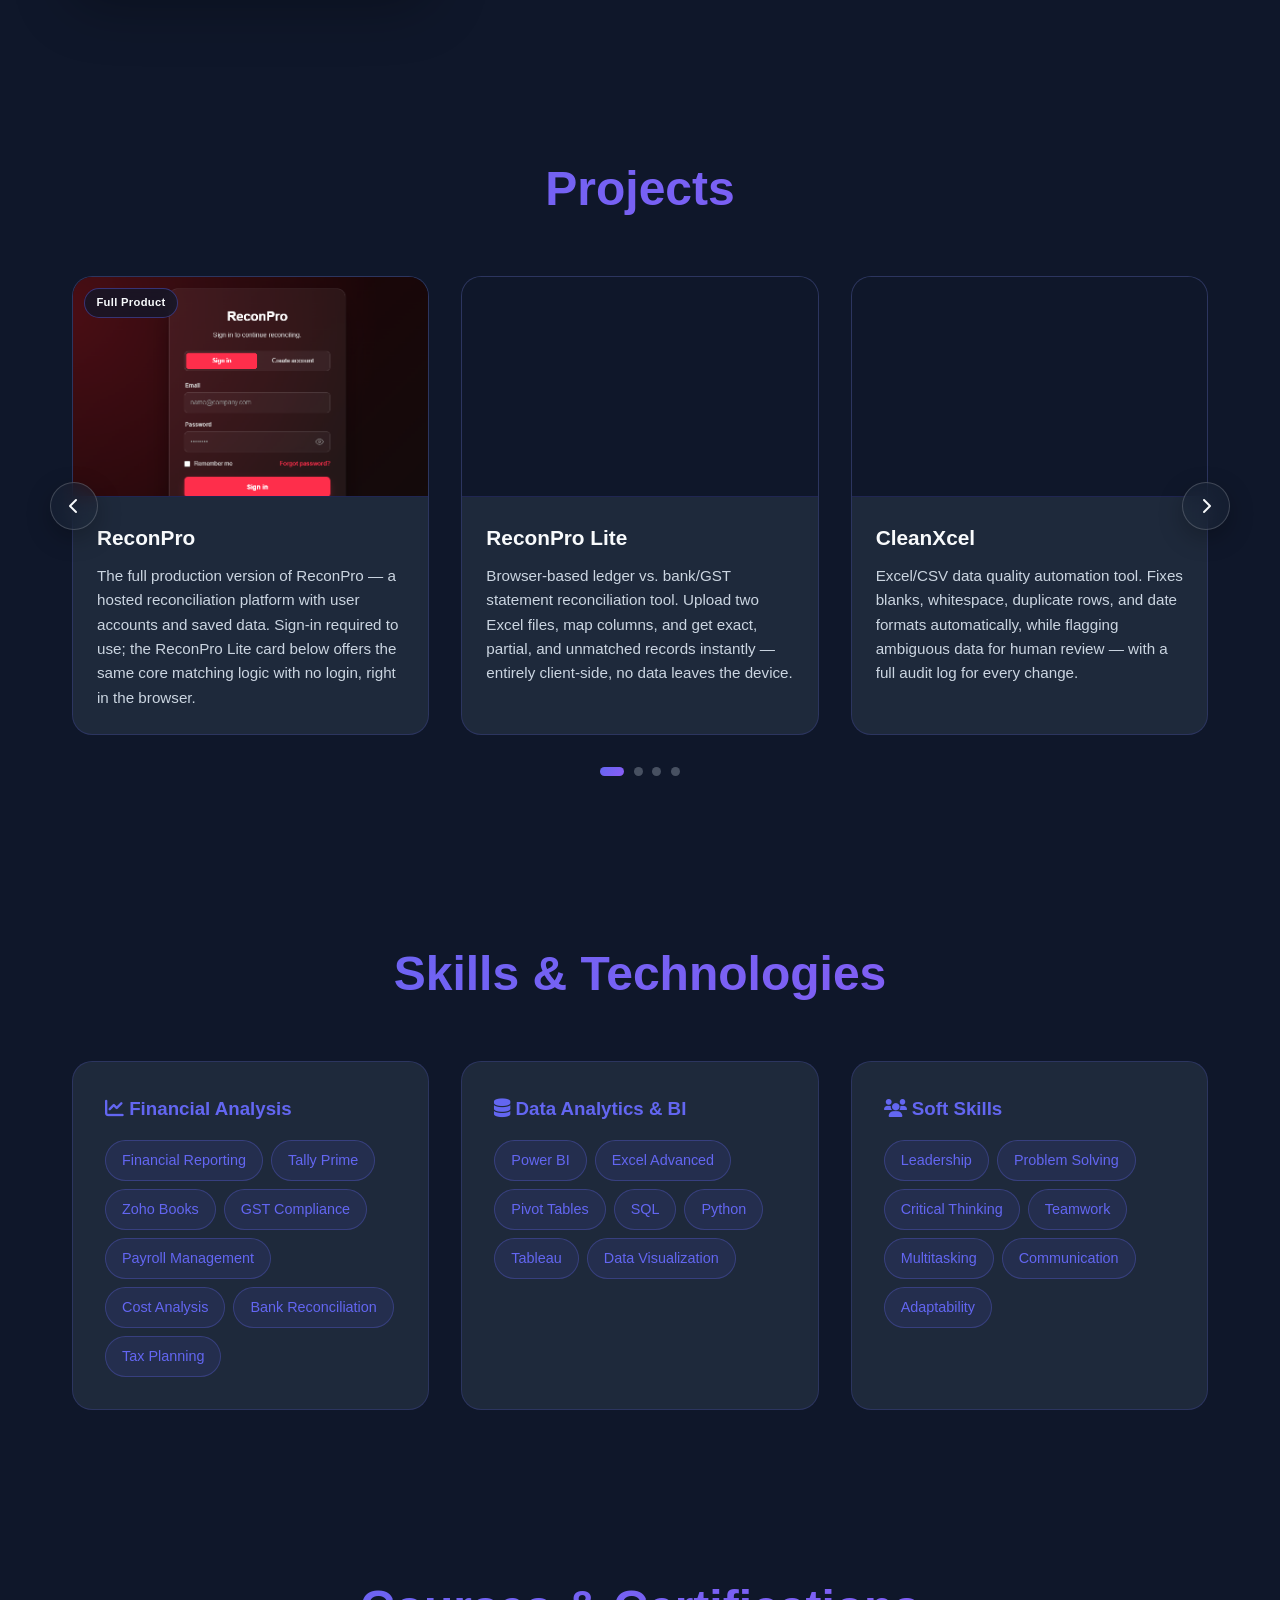
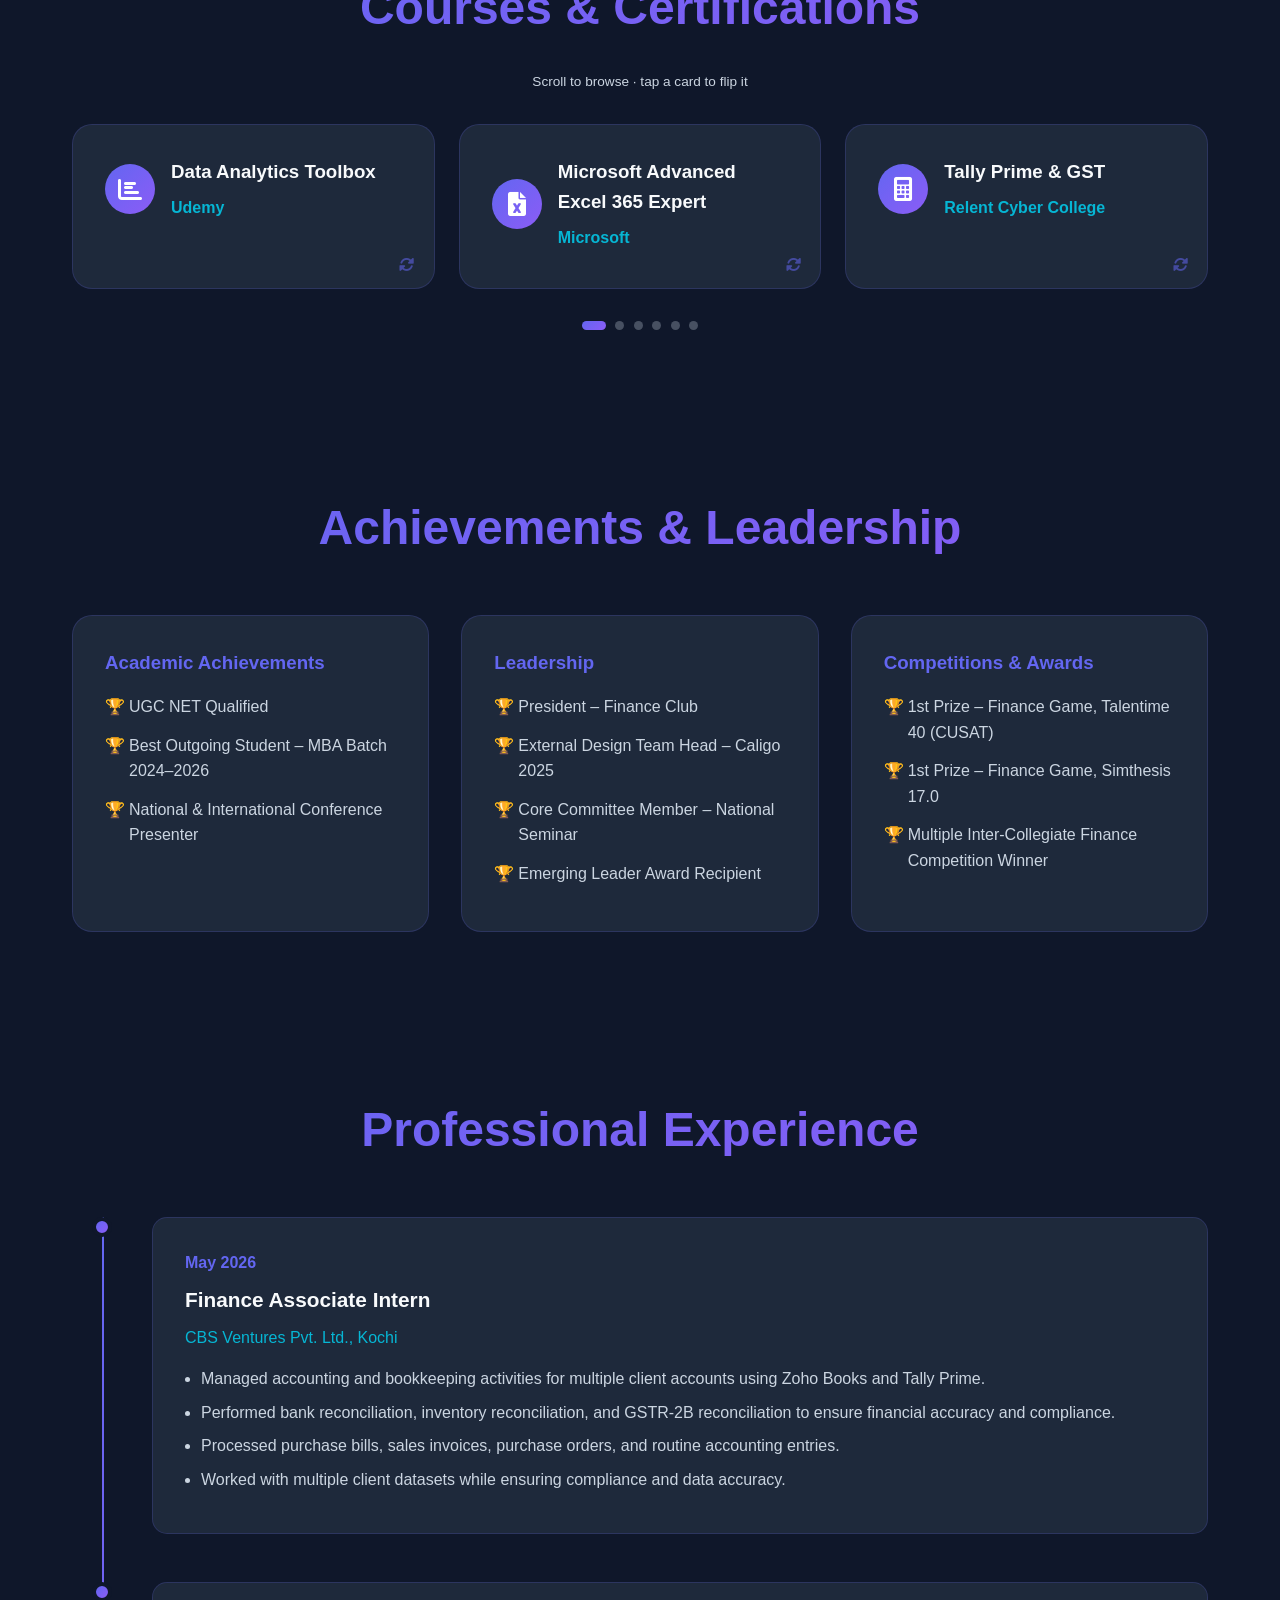
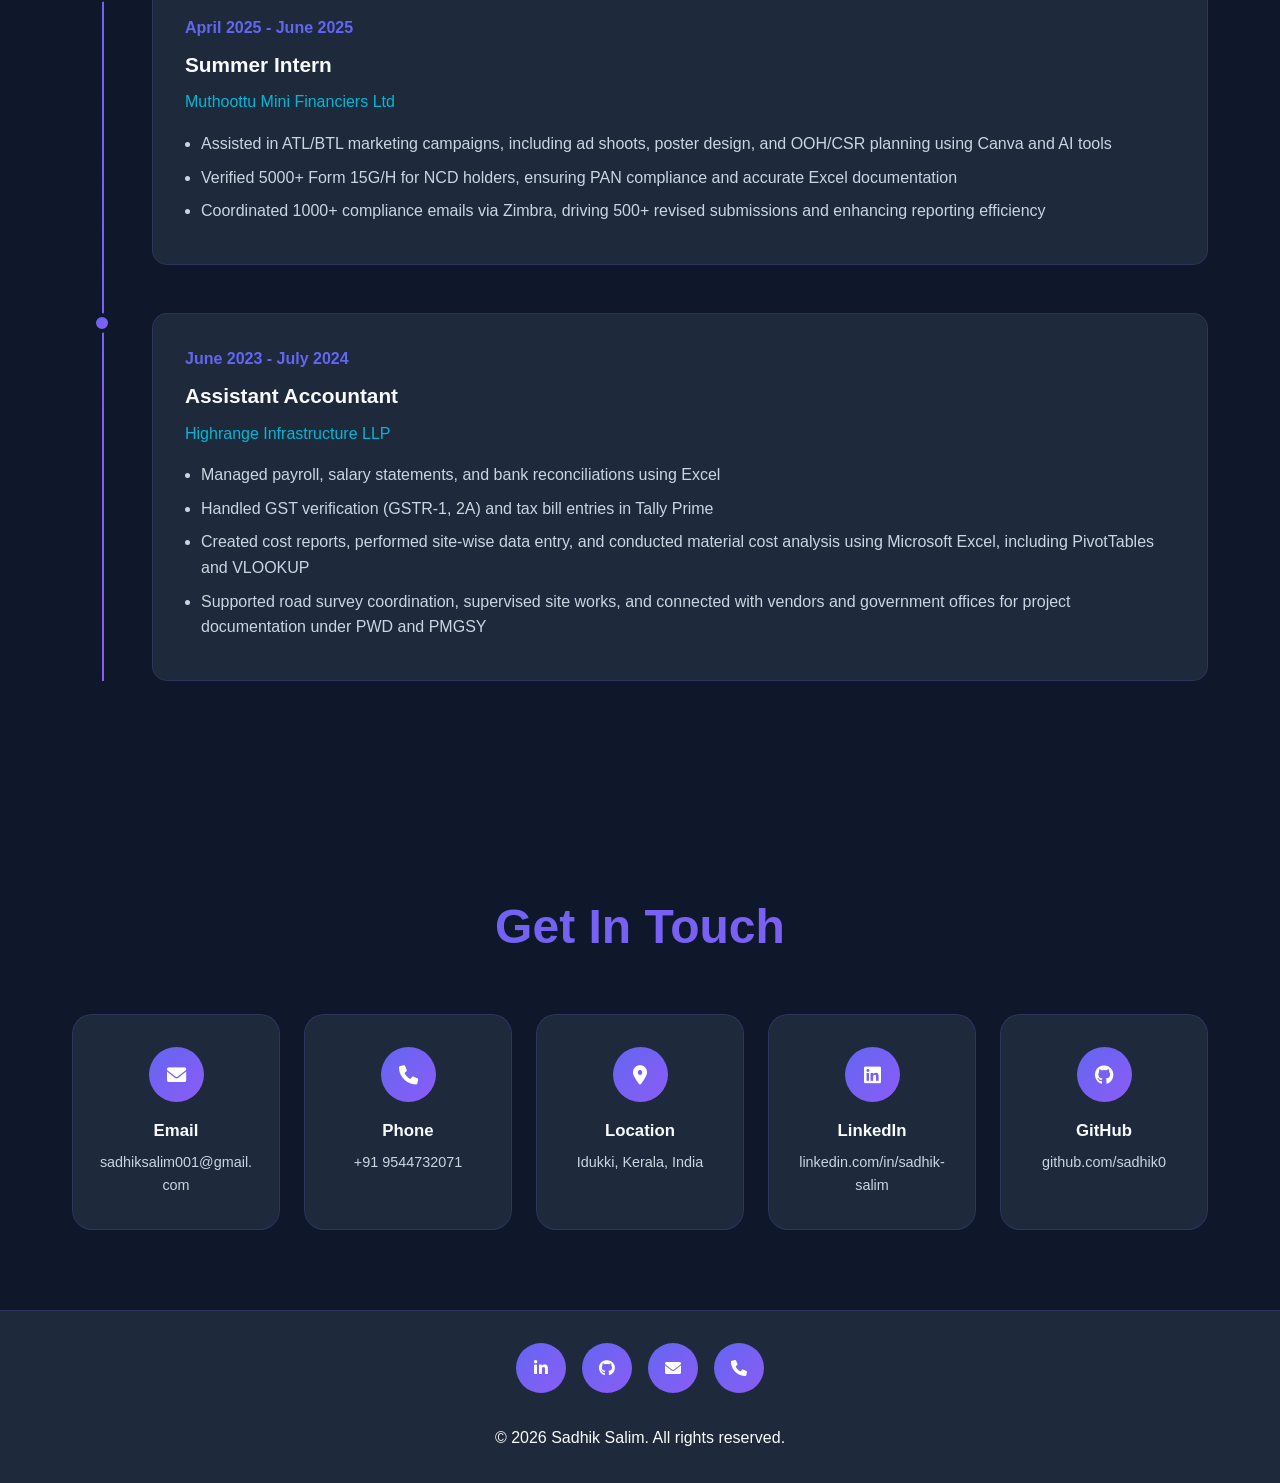
==== commit d740f343: "Update index.html" ====
--- a/index.html
+++ b/index.html
@@ -92,7 +92,7 @@
                 </div>
             </div>
             <div class="hero-image">
-                <img src="sadhik-profile.jpg.jpeg" alt="Sadhik Salim Profile" class="profile-img">
+                <img src="sadhik-profile.jpeg" alt="Sadhik Salim Profile" class="profile-img">
             </div>
         </div>
     </section>
@@ -132,7 +132,7 @@
         <h2 class="section-title fade-in">About Me</h2>
         <div class="about-content fade-in">
             <div class="about-image">
-                <img src="sadhik-ab0ut.jpeg" alt="Sadhik Salim About" style="width: 100%; border-radius: 20px; box-shadow: 0 20px 60px rgba(0, 0, 0, 0.3);">
+                <img src="sadhik-about.jpeg" alt="Sadhik Salim About" style="width: 100%; border-radius: 20px; box-shadow: 0 20px 60px rgba(0, 0, 0, 0.3);">
             </div>
             <div class="about-text">
                 <p>I am an MBA Finance Graduate from Marian Institute of Management, Kuttikkanam, with a strong academic background in Finance, Accounting, Taxation, and Business Analytics. I have also qualified UGC NET and was recognized as the Best Outgoing Student of the MBA Batch 2024–2026.</p>
--- a/style.css
+++ b/style.css
@@ -529,6 +529,13 @@
     transform: scale(0.235);
     transform-origin: top left;
     pointer-events: none;
+}
+/* Static screenshot fallback (used where a live iframe is blocked, e.g. ReconPro) */
+.project-preview-img {
+    width: 100%;
+    height: 100%;
+    object-fit: cover;
+    object-position: top center;
 }
 
 .project-badge {
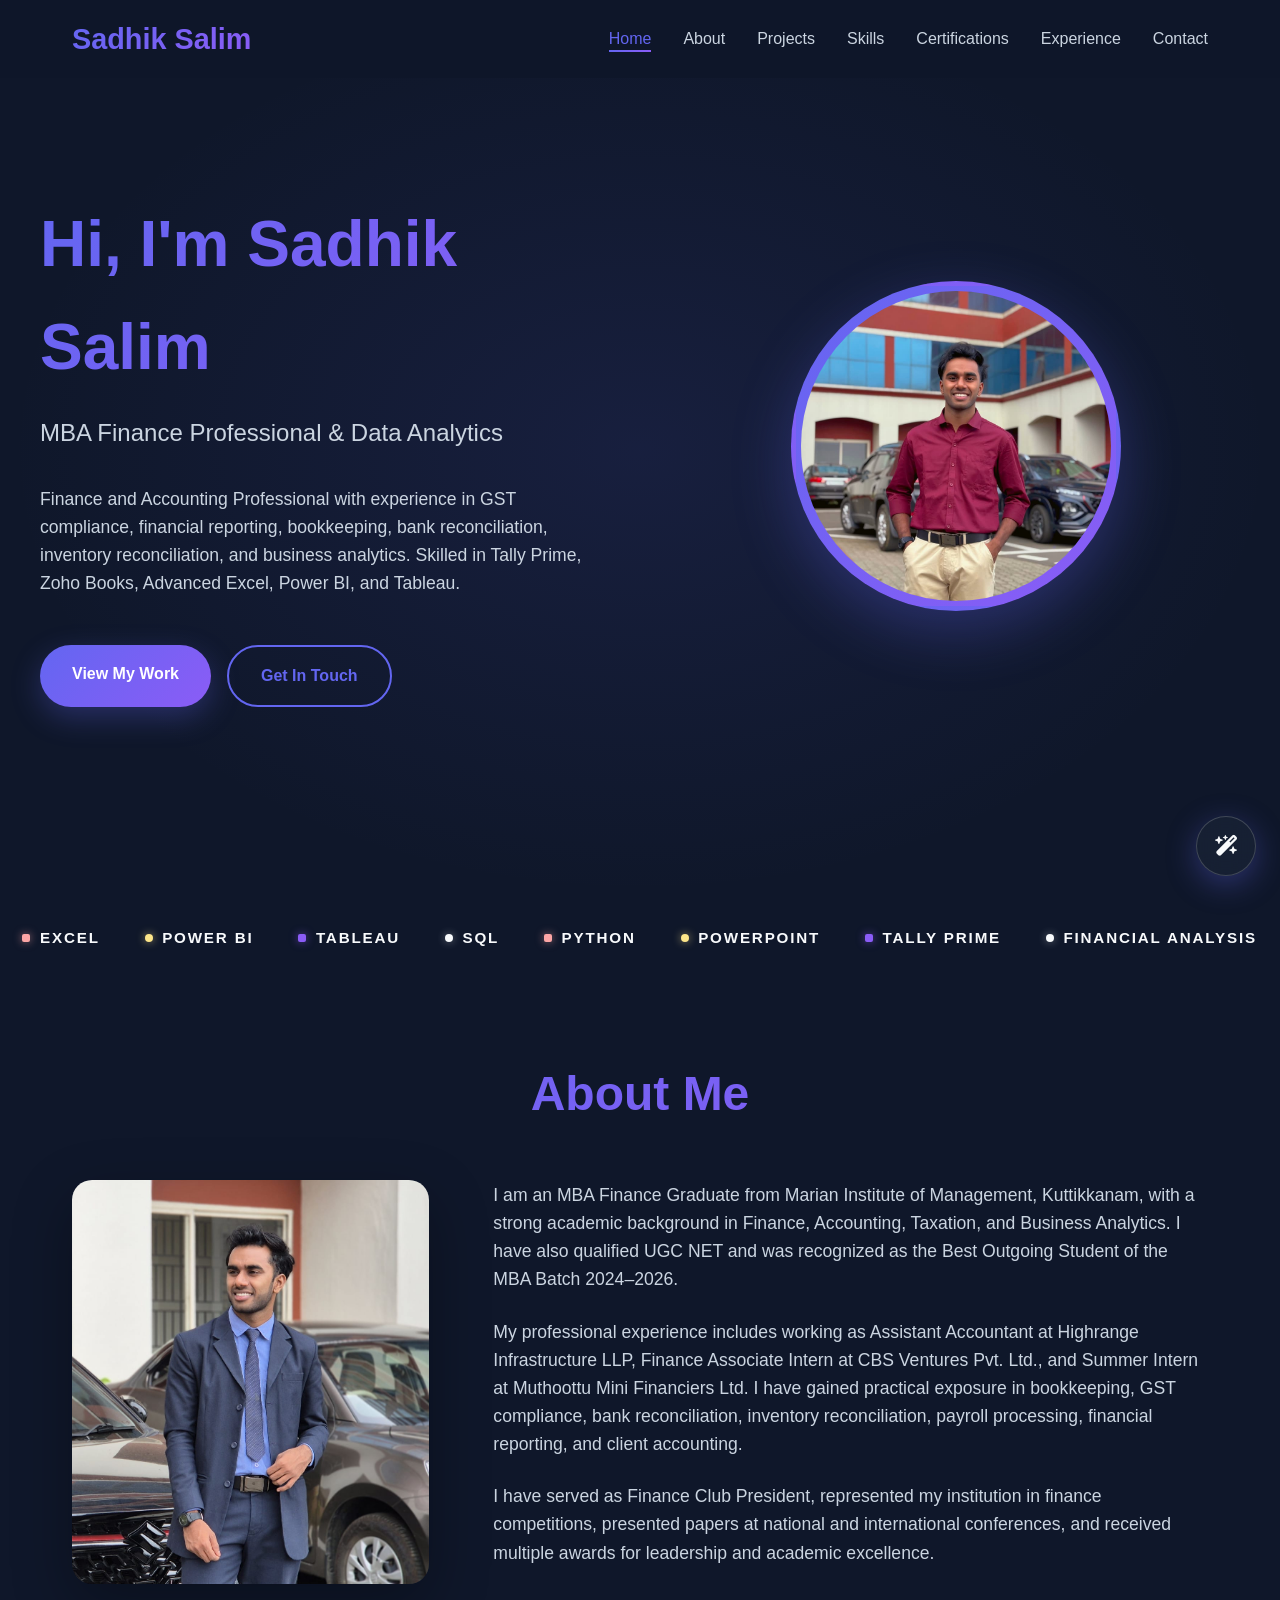
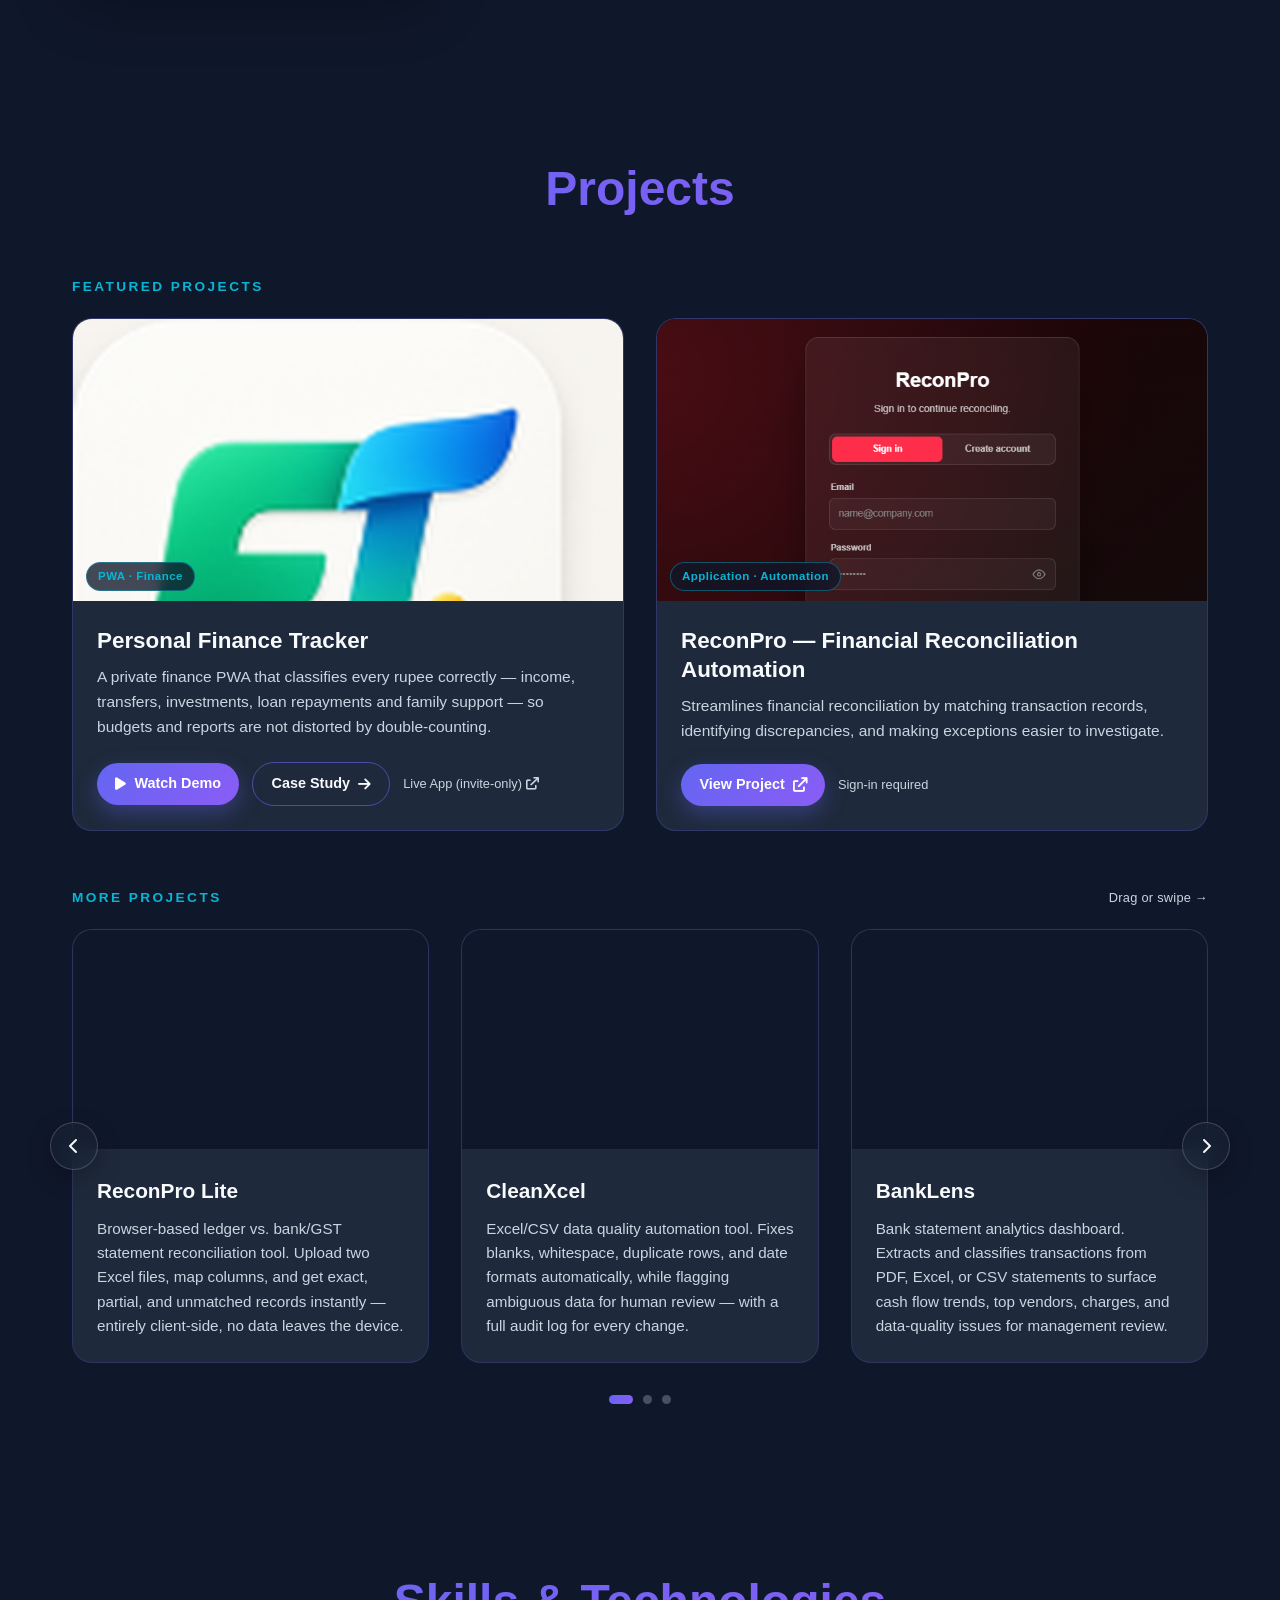
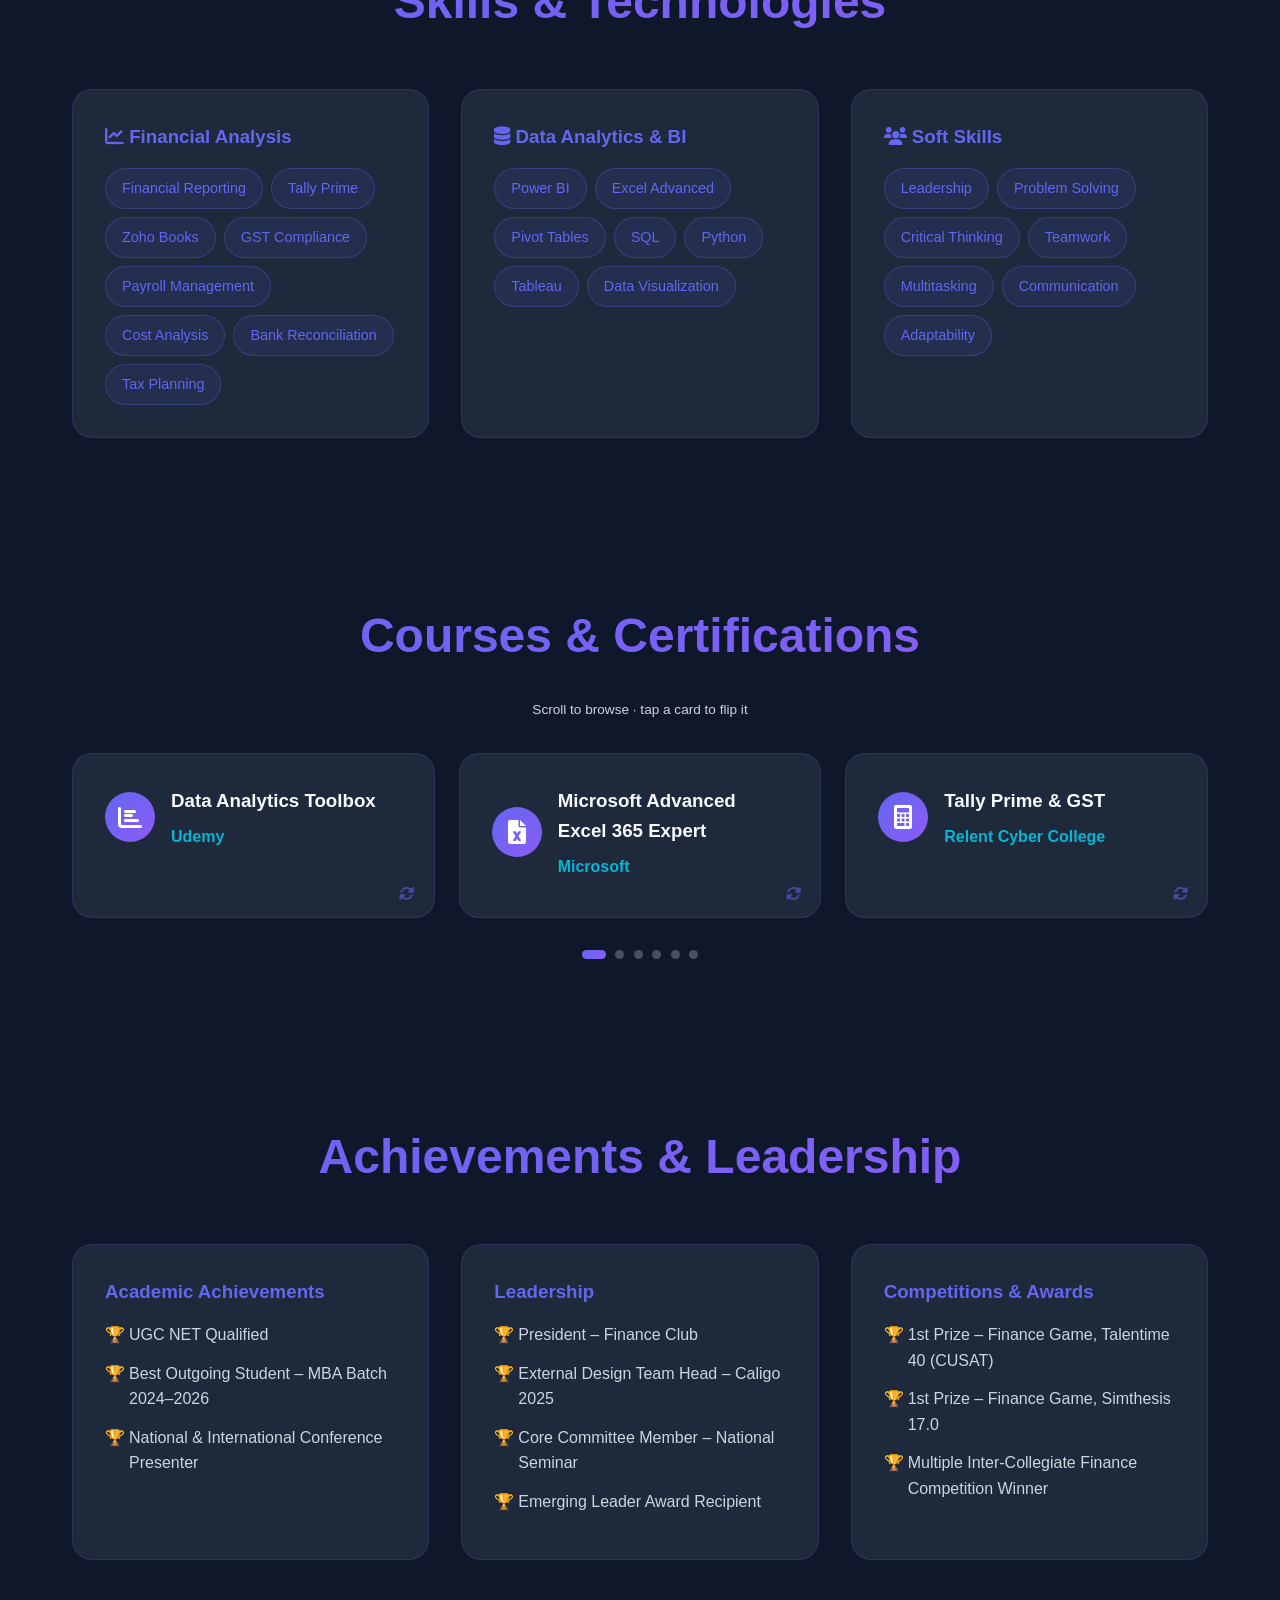
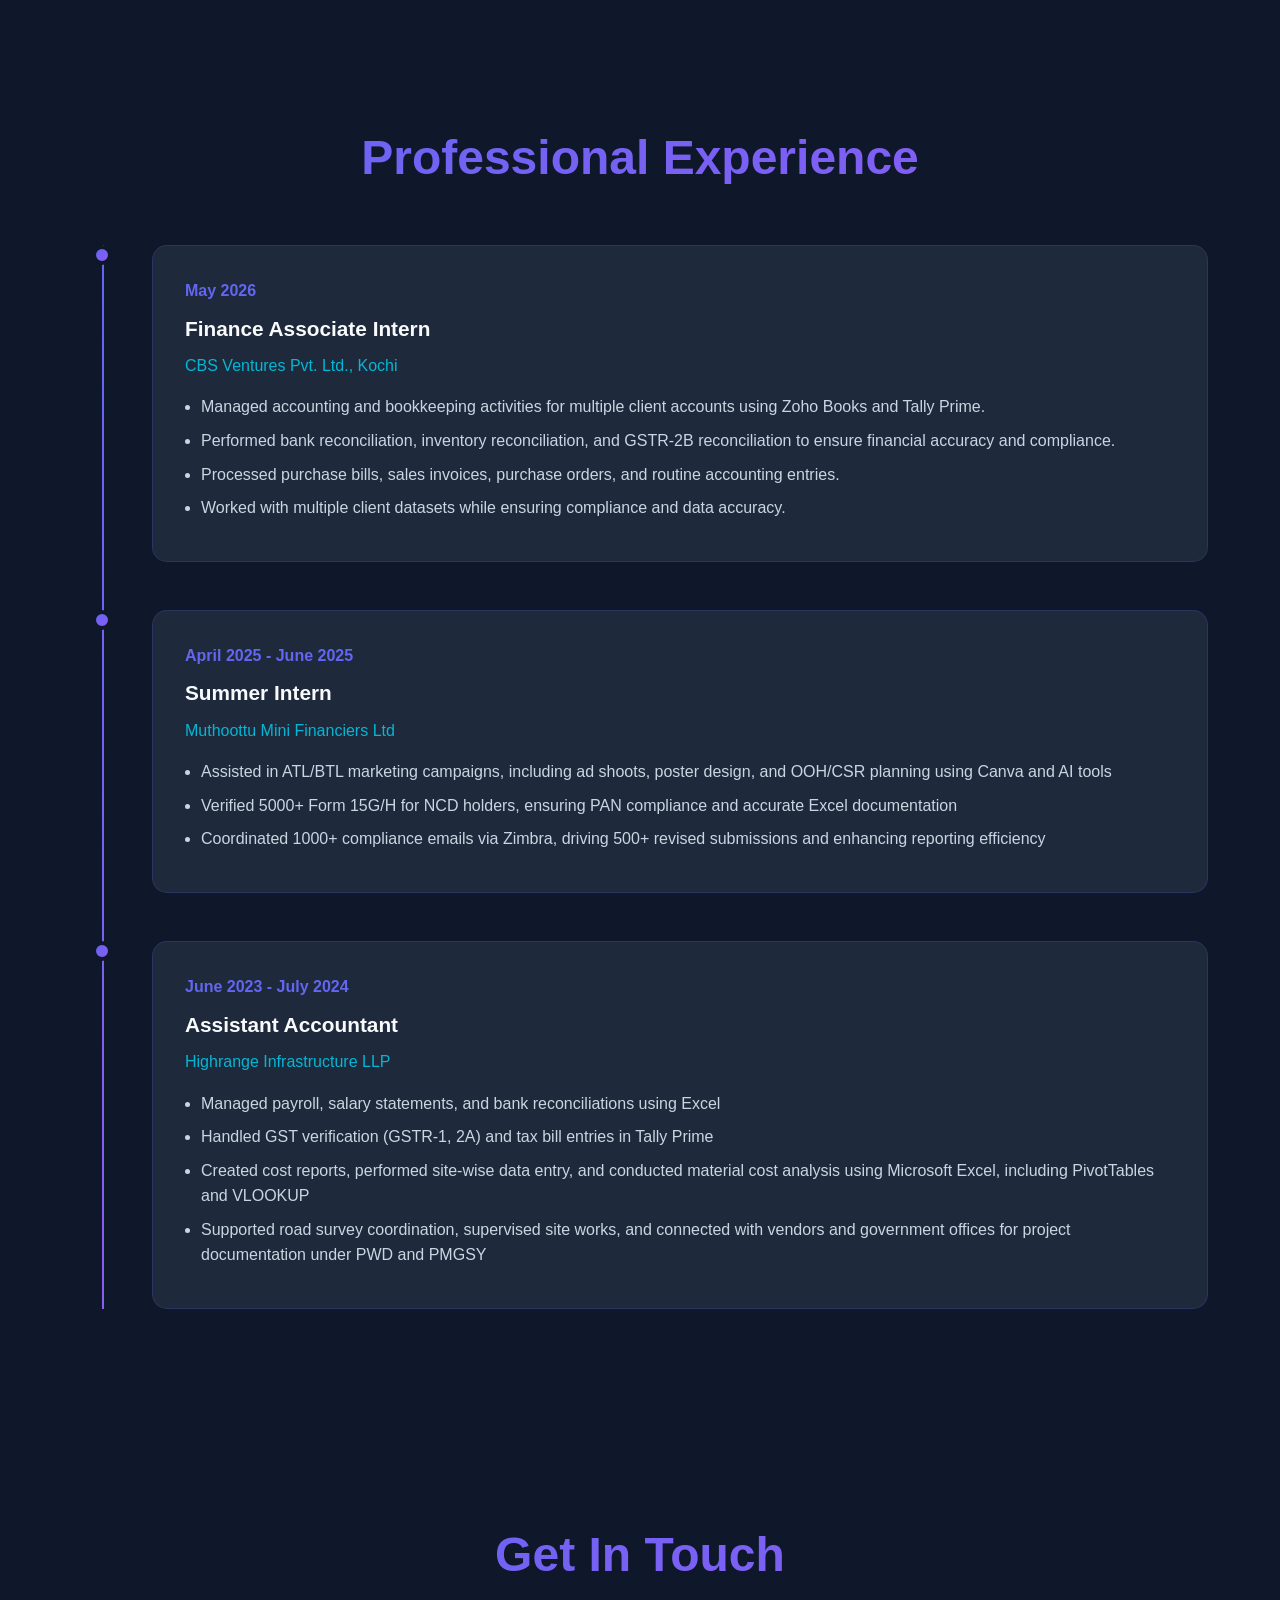
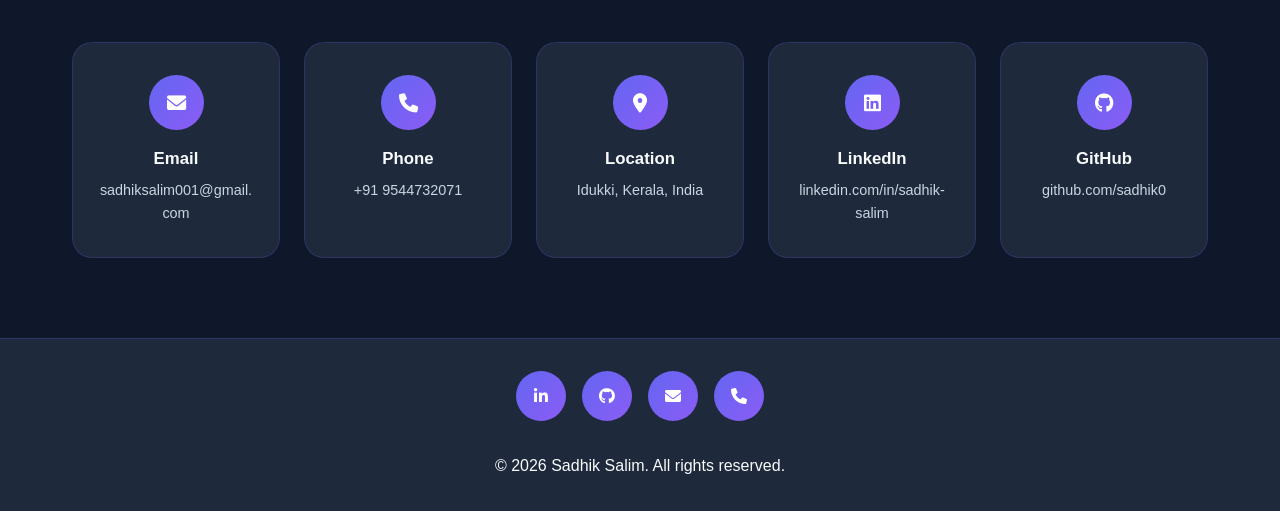
==== commit 5b9cd981: "project update Add featured projects section and Finance Tracker case study" ====
--- a/index.html
+++ b/index.html
@@ -145,6 +145,57 @@
     <!-- Projects Section -->
     <section id="projects" class="section">
         <h2 class="section-title fade-in">Projects</h2>
+        <!-- ============ FEATURED PROJECTS ============
+             Two permanent cards, outside the carousel. To add/replace one, see README.md.
+             Assets live in assets/projects/<project-name>/ -->
+        <div class="featured-projects fade-in">
+            <h3 class="projects-subtitle">Featured Projects</h3>
+            <div class="featured-grid">
+
+                <!-- Featured 1: Personal Finance Tracker -->
+                <article class="featured-card">
+                    <a class="featured-media featured-media--logo" href="https://personal-finance-tracker-chi-steel.vercel.app/" target="_blank" rel="noopener" aria-label="Open Personal Finance Tracker live app (invite-only login)">
+                        <picture>
+                            <source media="(max-width: 640px)" srcset="assets/projects/finance-tracker/logo.png">
+                            <img src="assets/projects/finance-tracker/card.png" alt="Personal Finance Tracker &mdash; a private-first financial management workspace" loading="lazy" width="627" height="323">
+                        </picture>
+                        <span class="project-preview-overlay"><span><i class="fas fa-arrow-up-right-from-square"></i> Visit Site</span></span>
+                    </a>
+                    <div class="featured-body">
+                        <span class="featured-tag">PWA &middot; Finance</span>
+                        <h3>Personal Finance Tracker</h3>
+                        <p>A private finance PWA that classifies every rupee correctly &mdash; income, transfers, investments, loan repayments and family support &mdash; so budgets and reports are not distorted by double-counting.</p>
+                        <div class="featured-actions">
+                            <a class="btn-featured btn-primary" href="projects/finance-tracker/#demo"><i class="fas fa-play"></i> Watch Demo</a>
+                            <a class="btn-featured btn-outline" href="projects/finance-tracker/">Case Study <i class="fas fa-arrow-right"></i></a>
+                            <a class="featured-note" href="https://personal-finance-tracker-chi-steel.vercel.app/" target="_blank" rel="noopener">Live App (invite-only) <i class="fas fa-arrow-up-right-from-square"></i></a>
+                        </div>
+                    </div>
+                </article>
+
+                <!-- Featured 2: ReconPro -->
+                <article class="featured-card">
+                    <a class="featured-media" href="https://reconpro-frontend.vercel.app/" target="_blank" rel="noopener" aria-label="Open ReconPro">
+                        <img src="assets/projects/reconpro/preview.png" alt="ReconPro financial reconciliation automation" loading="lazy">
+                        <span class="project-preview-overlay"><span><i class="fas fa-arrow-up-right-from-square"></i> Visit Site</span></span>
+                    </a>
+                    <div class="featured-body">
+                        <span class="featured-tag">Application &middot; Automation</span>
+                        <h3>ReconPro &mdash; Financial Reconciliation Automation</h3>
+                        <p>Streamlines financial reconciliation by matching transaction records, identifying discrepancies, and making exceptions easier to investigate.</p>
+                        <div class="featured-actions">
+                            <a class="btn-featured btn-primary" href="https://reconpro-frontend.vercel.app/" target="_blank" rel="noopener">View Project <i class="fas fa-arrow-up-right-from-square"></i></a>
+                            <span class="featured-note-text">Sign-in required</span>
+                        </div>
+                    </div>
+                </article>
+
+            </div>
+        </div>
+        <!-- ============ END FEATURED PROJECTS ============ -->
+
+        <h3 class="projects-subtitle more-projects-title fade-in">More Projects <span class="projects-subtitle-hint">Drag or swipe &rarr;</span></h3>
+
         <div class="carousel-wrapper fade-in">
             <button class="carousel-arrow carousel-prev" aria-label="Previous project" type="button">
                 <i class="fas fa-chevron-left"></i>
@@ -152,20 +203,6 @@
 
             <div class="carousel-viewport">
                 <div class="carousel-track">
-
-                                        <a class="project-card" href="https://reconpro-frontend.vercel.app/" target="_blank" rel="noopener">
-                        <div class="project-preview">
-                            <span class="project-badge">Full Product </span>
-                            <img src="reconpro-preview.png" alt="ReconPro sign-in screen" loading="lazy" class="project-preview-img">
-                            <div class="project-preview-overlay">
-                                <span><i class="fas fa-arrow-up-right-from-square"></i> Visit Site</span>
-                            </div>
-                        </div>
-                        <div class="project-info">
-                            <h3>ReconPro</h3>
-                            <p>The full production version of ReconPro &mdash; a hosted reconciliation platform with user accounts and saved data. Sign-in required to use; the ReconPro Lite card below offers the same core matching logic with no login, right in the browser.</p>
-                        </div>
-                    </a>
 
                     <a class="project-card" href="https://sadhik0.github.io/ReconPro-Lite/" target="_blank" rel="noopener">
                         <div class="project-preview">
--- a/style.css
+++ b/style.css
@@ -1332,3 +1332,263 @@
         display: none;
     }
 }
+
+
+/* =====================================================================
+   FEATURED PROJECTS  (Projects section, above the carousel)
+   Laptop: 2 columns, image on top.  Phone (<=640px): stacked compact
+   horizontal cards (thumbnail left, text right).
+   ===================================================================== */
+.featured-projects {
+    margin-bottom: 3.5rem;
+    position: relative;
+    z-index: 2; /* featured hover glow stays above the carousel below */
+}
+
+.projects-subtitle {
+    font-size: 0.85rem;
+    font-weight: 700;
+    letter-spacing: 0.18em;
+    text-transform: uppercase;
+    color: var(--accent-color);
+    margin-bottom: 1.25rem;
+    display: flex;
+    align-items: baseline;
+    justify-content: space-between;
+    gap: 1rem;
+}
+
+.projects-subtitle-hint {
+    font-size: 0.8rem;
+    font-weight: 500;
+    letter-spacing: 0.02em;
+    text-transform: none;
+    color: var(--text-secondary);
+}
+
+.more-projects-title + .carousel-wrapper {
+    margin-top: 1.25rem;
+}
+
+.featured-grid {
+    display: grid;
+    grid-template-columns: repeat(2, minmax(0, 1fr));
+    gap: 2rem;
+}
+
+.featured-card {
+    position: relative;
+    display: flex;
+    flex-direction: column;
+    background: var(--card-bg);
+    border: 1px solid rgba(99, 102, 241, 0.25);
+    border-radius: 20px;
+    overflow: hidden;
+    transition: all 0.3s ease;
+}
+
+.featured-card:hover {
+    transform: translateY(-6px);
+    border-color: var(--primary-color);
+    box-shadow: 0 20px 60px rgba(99, 102, 241, 0.25);
+}
+
+.featured-media {
+    position: relative;
+    display: block;
+    aspect-ratio: 627 / 323;
+    overflow: hidden;
+    background: var(--dark-bg);
+    border-bottom: 1px solid rgba(99, 102, 241, 0.2);
+}
+
+.featured-media img {
+    width: 100%;
+    height: 100%;
+    object-fit: cover;
+    object-position: top center;
+    display: block;
+}
+
+.featured-media:hover .project-preview-overlay,
+.featured-media:focus-visible .project-preview-overlay {
+    opacity: 1;
+}
+
+.featured-body {
+    display: flex;
+    flex-direction: column;
+    flex: 1;
+    padding: 1.5rem;
+}
+
+.featured-tag {
+    align-self: flex-start;
+    font-size: 0.72rem;
+    font-weight: 600;
+    letter-spacing: 0.04em;
+    color: var(--accent-color);
+    border: 1px solid rgba(6, 182, 212, 0.4);
+    background: rgba(6, 182, 212, 0.08);
+    padding: 0.25rem 0.7rem;
+    border-radius: 20px;
+    margin-bottom: 0.8rem;
+}
+
+.featured-body h3 {
+    font-size: 1.4rem;
+    line-height: 1.3;
+    margin-bottom: 0.6rem;
+    color: var(--text-primary);
+}
+
+.featured-body p {
+    color: var(--text-secondary);
+    font-size: 0.97rem;
+    margin-bottom: 1.25rem;
+}
+
+.featured-actions {
+    margin-top: auto;
+    display: flex;
+    flex-wrap: wrap;
+    align-items: center;
+    gap: 0.7rem 0.8rem;
+}
+
+.btn-featured {
+    display: inline-flex;
+    align-items: center;
+    gap: 0.5rem;
+    padding: 0.6rem 1.15rem;
+    border-radius: 50px;
+    font-size: 0.9rem;
+    font-weight: 600;
+    text-decoration: none;
+    transition: all 0.25s ease;
+}
+
+.btn-featured.btn-primary {
+    background: var(--gradient);
+    color: #fff;
+    box-shadow: 0 8px 22px rgba(99, 102, 241, 0.35);
+}
+
+.btn-featured.btn-primary:hover {
+    transform: translateY(-2px);
+    box-shadow: 0 12px 28px rgba(99, 102, 241, 0.5);
+}
+
+.btn-featured.btn-outline {
+    color: var(--text-primary);
+    border: 1px solid rgba(99, 102, 241, 0.6);
+}
+
+.btn-featured.btn-outline:hover {
+    background: rgba(99, 102, 241, 0.15);
+    transform: translateY(-2px);
+}
+
+.featured-note,
+.featured-note-text {
+    font-size: 0.8rem;
+    color: var(--text-secondary);
+    text-decoration: none;
+}
+
+.featured-note:hover {
+    color: var(--accent-color);
+    text-decoration: underline;
+}
+
+/* Laptop/tablet: category tag floats on the image (bottom-left) so the card is shorter.
+   Fallback = top-right; browsers with container units (all current ones) get bottom-left. */
+@media (min-width: 641px) {
+    .featured-card { container-type: inline-size; }
+    .featured-tag {
+        position: absolute;
+        top: 0.8rem;
+        right: 0.8rem;
+        z-index: 4;
+        margin: 0;
+        pointer-events: none;
+        background: rgba(15, 23, 42, 0.78);
+        backdrop-filter: blur(6px);
+        -webkit-backdrop-filter: blur(6px);
+    }
+    @supports (width: 1cqw) {
+        .featured-tag {
+            /* image height = card width x 323/627, minus pill height and gap */
+            top: calc(51.51cqw - 2.5rem);
+            right: auto;
+            left: 0.8rem;
+        }
+    }
+}
+
+@media (max-width: 900px) {
+    .featured-grid { gap: 1.25rem; }
+    .featured-body { padding: 1.2rem; }
+    .featured-body h3 { font-size: 1.2rem; }
+}
+
+@media (max-width: 640px) {
+    .featured-projects { margin-bottom: 2.25rem; }
+
+    .featured-grid {
+        grid-template-columns: 1fr;
+        gap: 1rem;
+    }
+
+    /* compact horizontal card: thumbnail left, text right */
+    .featured-card {
+        display: grid;
+        grid-template-columns: 104px minmax(0, 1fr);
+        align-items: stretch;
+        border-radius: 16px;
+    }
+
+    .featured-card:hover { transform: none; }
+
+    .featured-media {
+        aspect-ratio: auto;
+        height: 100%;
+        min-height: 104px;
+        border-bottom: none;
+        border-right: 1px solid rgba(99, 102, 241, 0.2);
+    }
+
+    .featured-media .project-preview-overlay { display: none; }
+
+    .featured-body { padding: 0.9rem 1rem; }
+    .featured-tag { font-size: 0.65rem; padding: 0.15rem 0.55rem; margin-bottom: 0.4rem; }
+    .featured-body h3 { font-size: 1rem; margin-bottom: 0.35rem; }
+
+    .featured-body p {
+        font-size: 0.82rem;
+        line-height: 1.45;
+        margin-bottom: 0.7rem;
+        display: -webkit-box;
+        -webkit-line-clamp: 3;
+        -webkit-box-orient: vertical;
+        overflow: hidden;
+    }
+
+    .btn-featured { padding: 0.4rem 0.8rem; font-size: 0.78rem; }
+    .btn-featured i { display: none; }
+    .featured-actions { gap: 0.5rem 0.6rem; }
+    .featured-actions .featured-note { flex-basis: 100%; }
+
+    /* Finance Tracker uses the square app logo as its phone thumbnail */
+    .featured-media--logo { background: #f6f4f0; }
+    .featured-media--logo img { object-fit: contain; object-position: center; padding: 0.5rem; }
+
+    .projects-subtitle-hint { font-size: 0.72rem; }
+}
+
+/* Projects carousel: extra room so the hover lift and glow are not clipped by overflow:hidden */
+.carousel-wrapper:not(.cert-carousel-wrapper) .carousel-viewport {
+    padding: 14px 0 44px;
+    margin: -14px 0 -44px;
+}
+/* ===================== END FEATURED PROJECTS ===================== */
